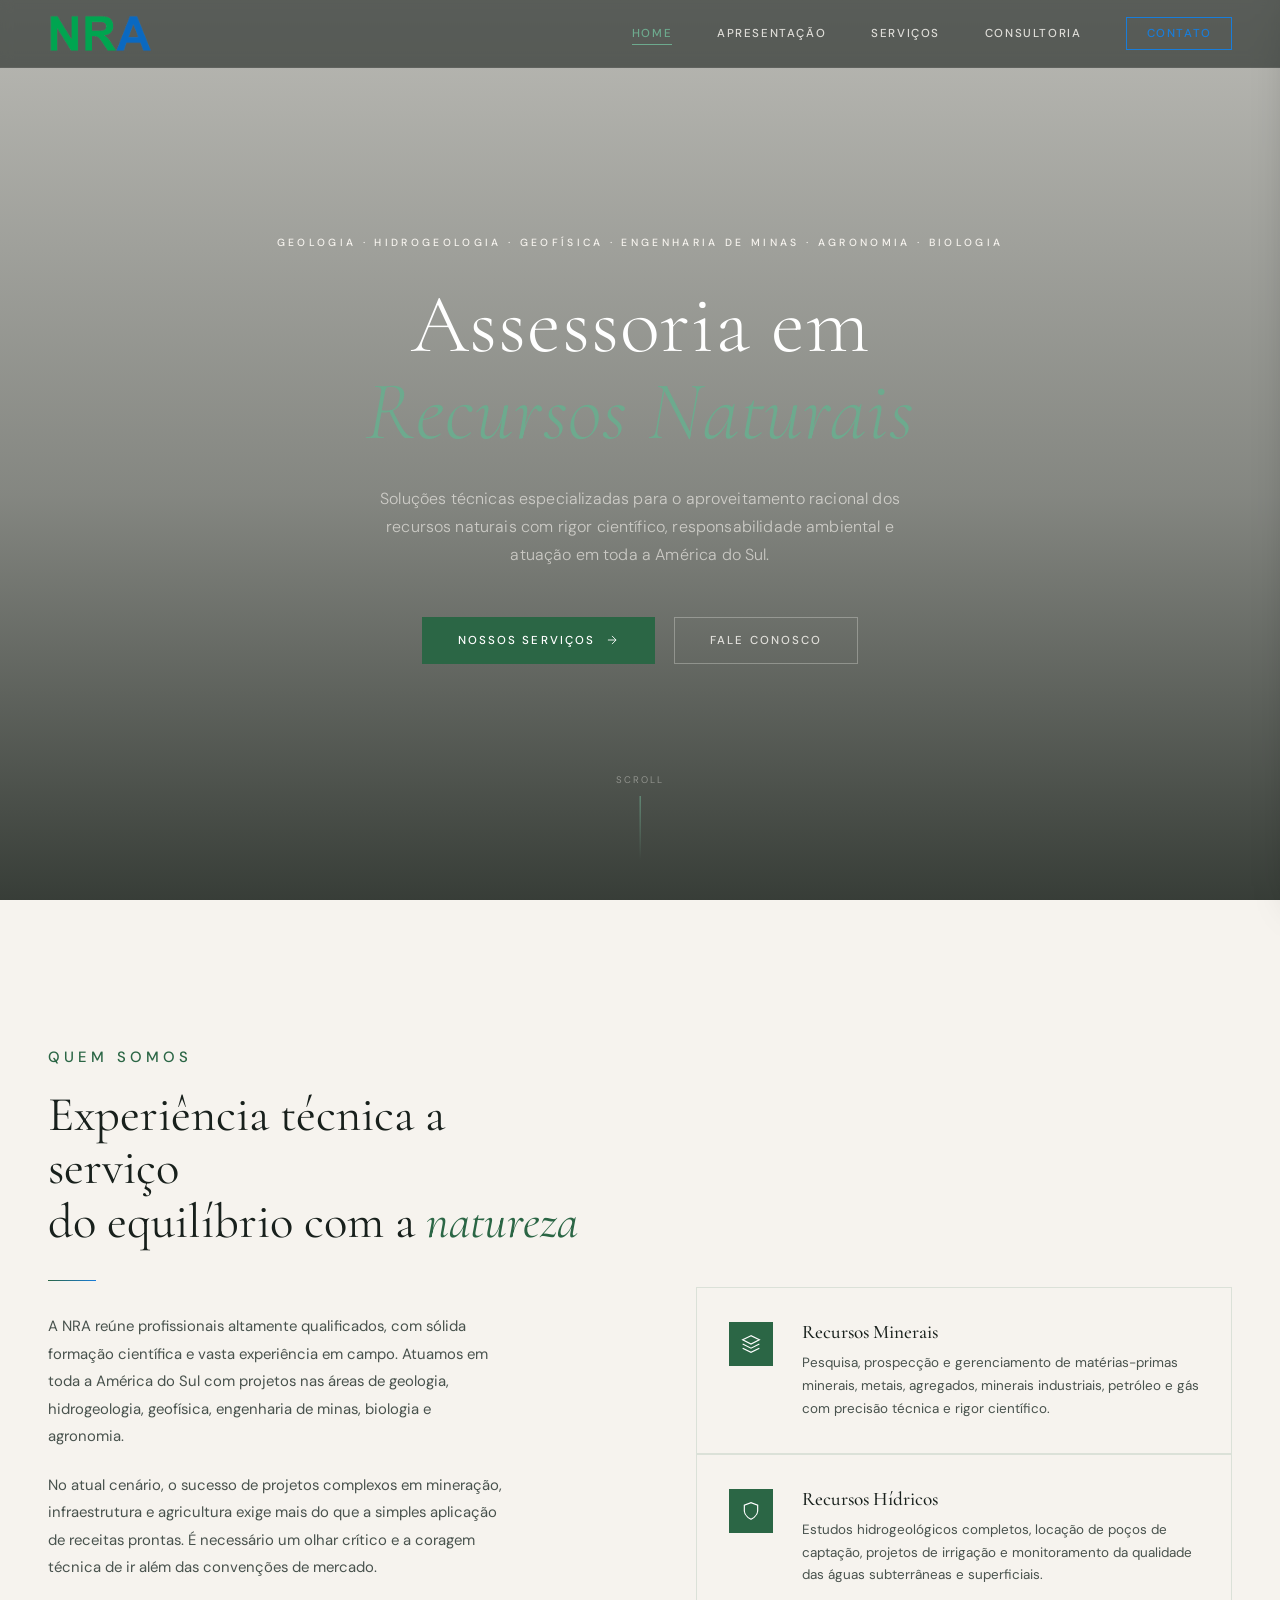
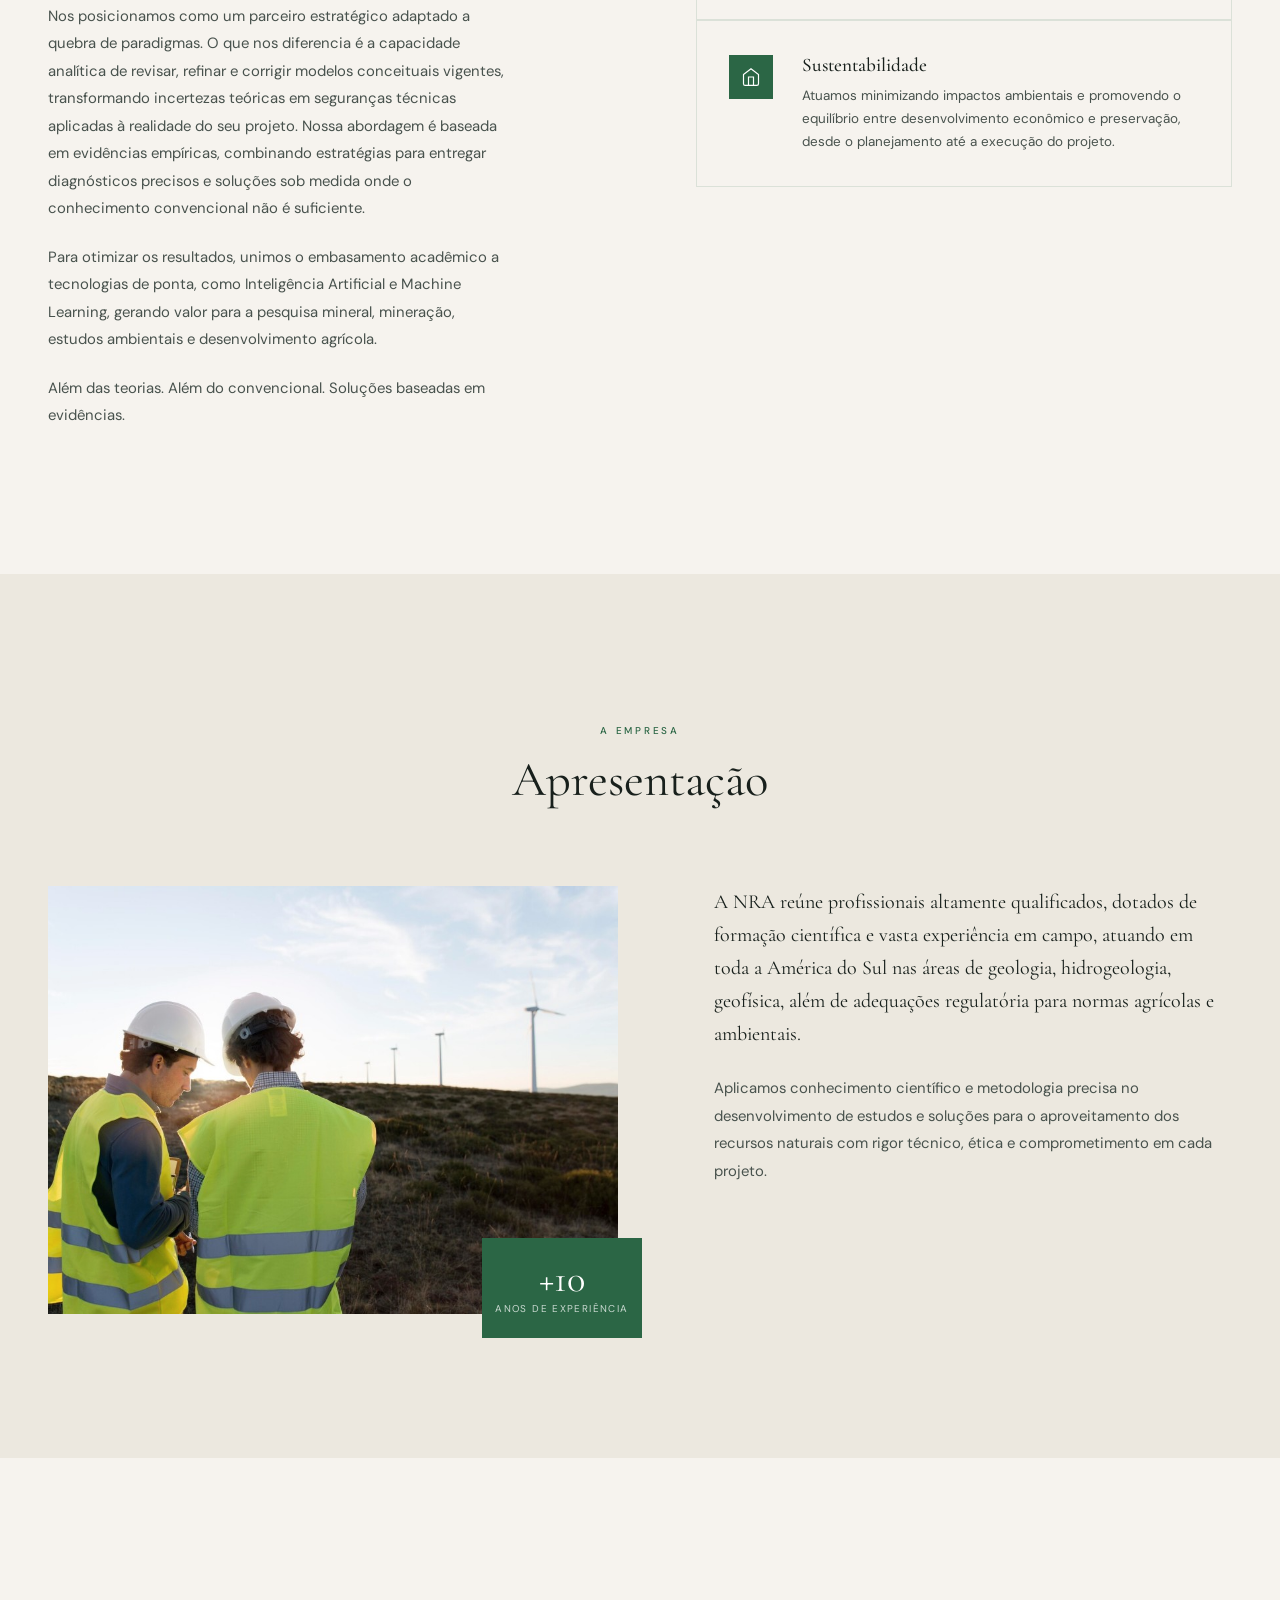
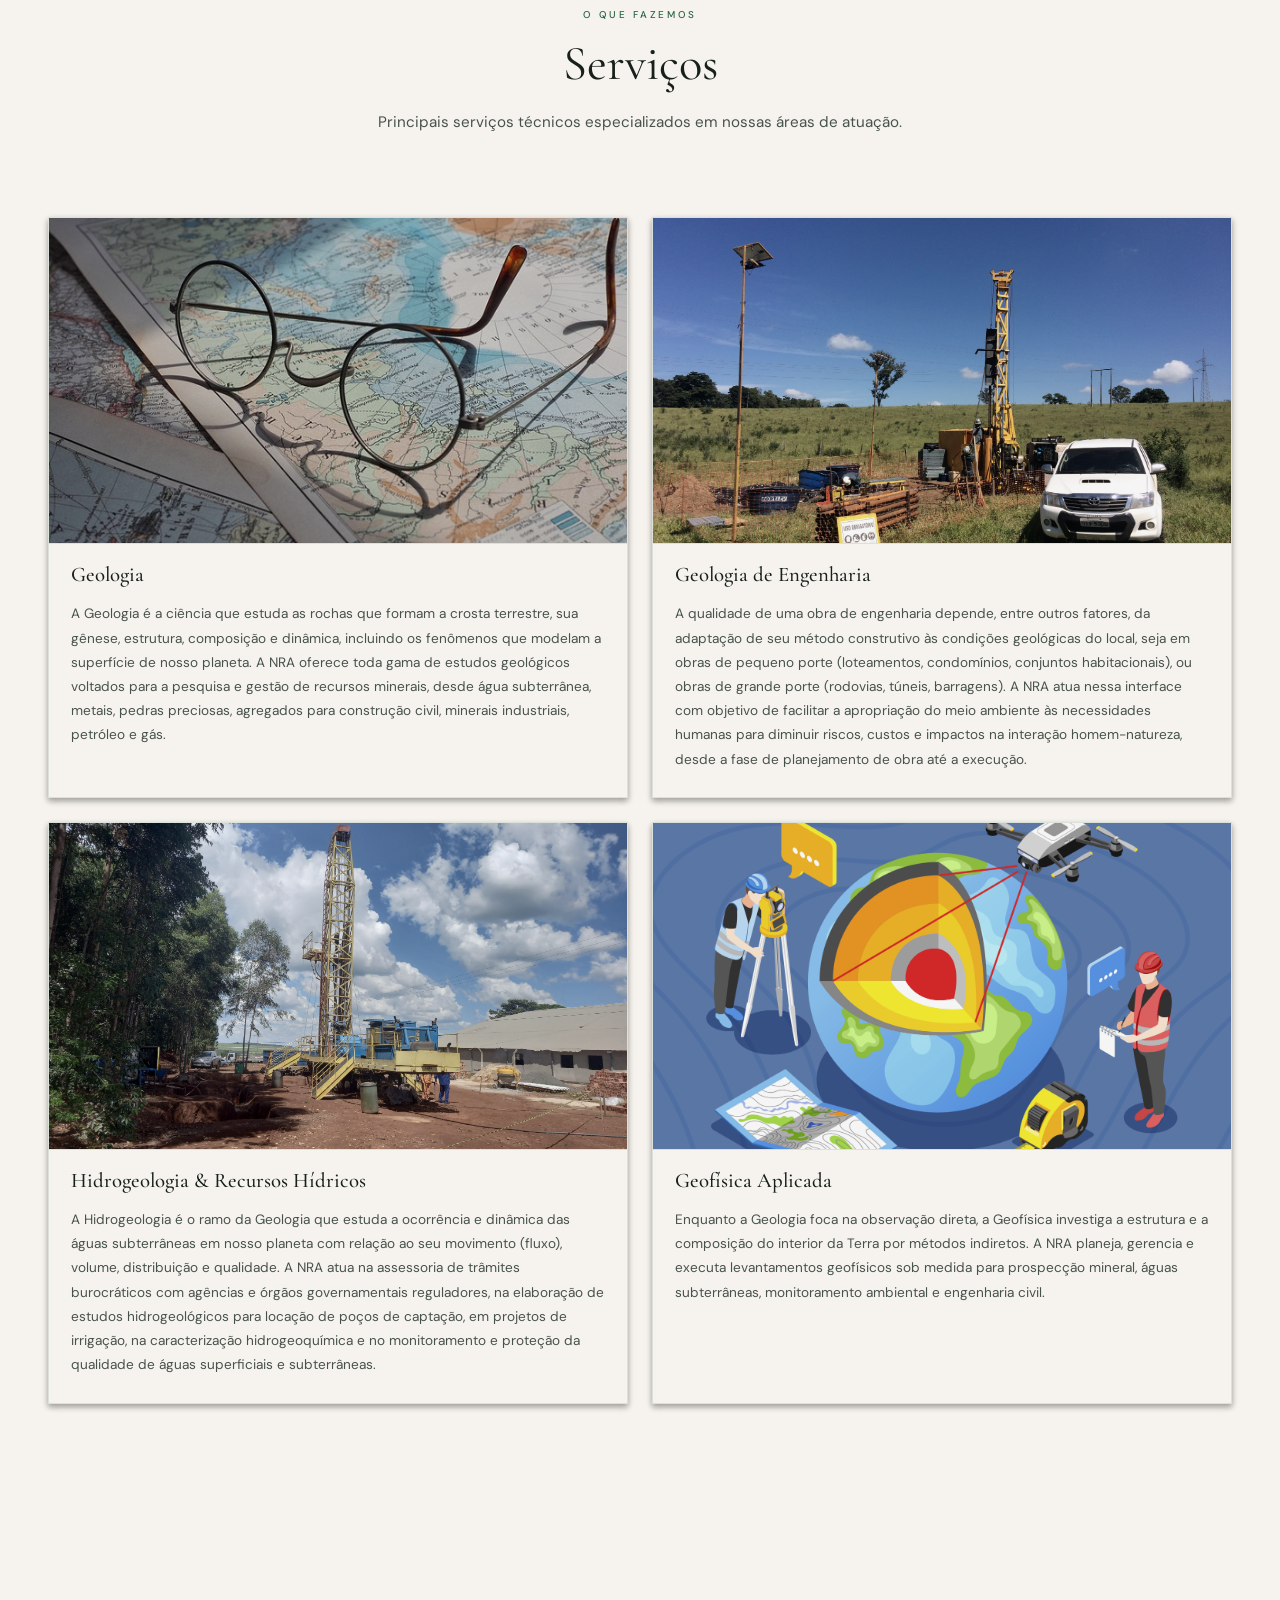
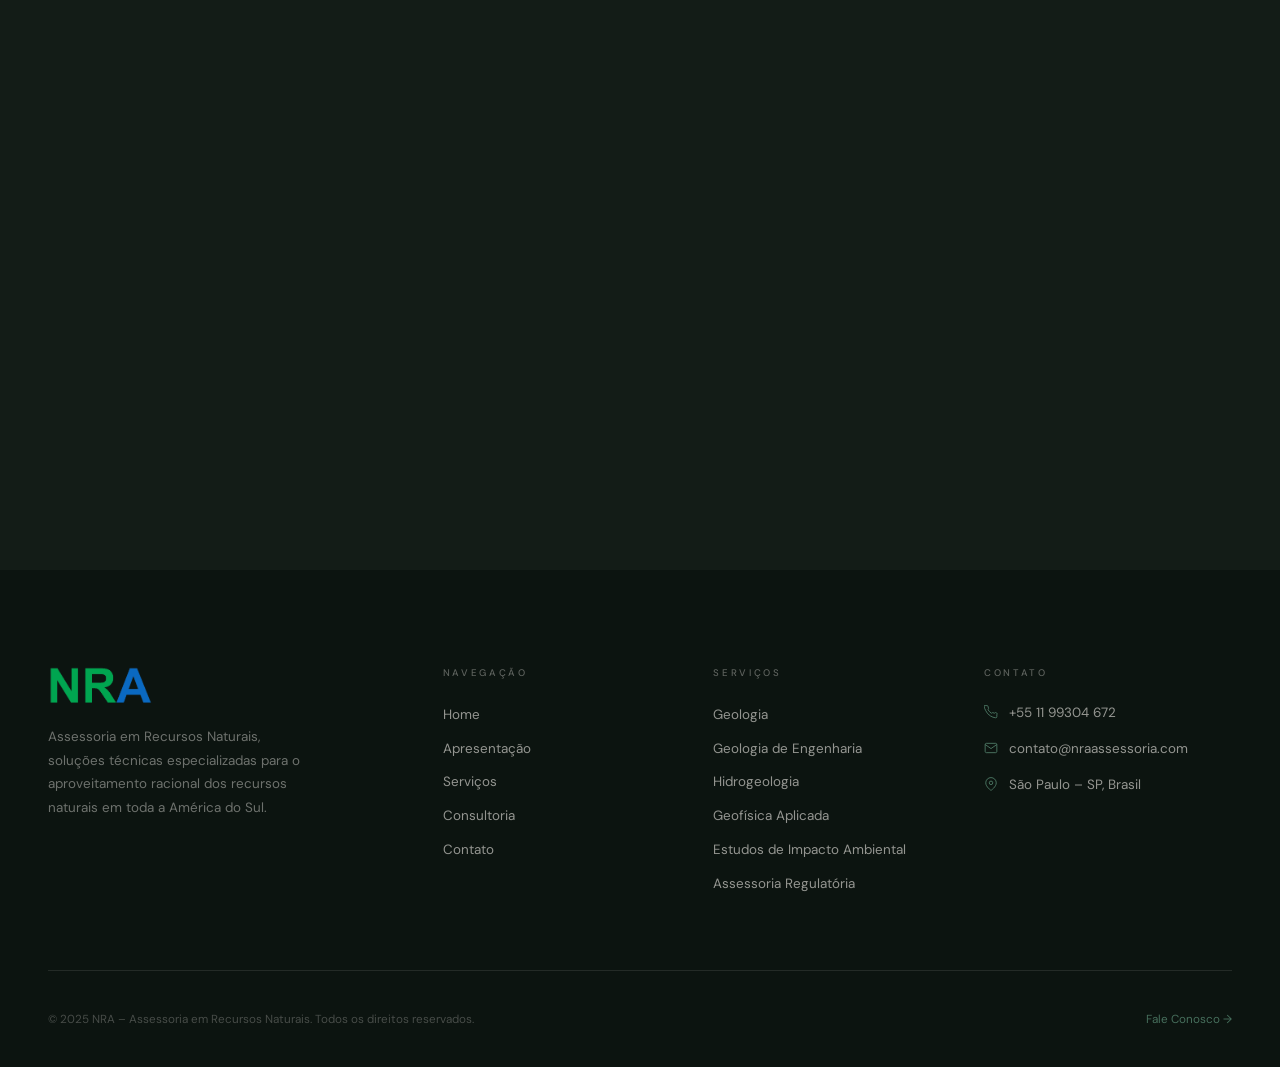
==== index.html @ 40055a64 "update about text" ====
<!DOCTYPE html>
<html lang="pt-BR">

<head>
  <meta charset="UTF-8">
  <meta name="viewport" content="width=device-width, initial-scale=1.0">
  <title>NRA Assessoria | Geologia, Hidrogeologia, Geofísica & Meio Ambiente</title>
  <meta name="description"
    content="A NRA Assessoria em Recursos Naturais é uma empresa de prestação de serviços técnicos e consultoria especializados na busca e gerenciamento de matérias primas minerais, incluindo a água. Nosso objetivo visa a otimização e o aproveitamento racional dos recursos naturais, minimizando custos e impactos negativos na relação entre seres humanos e natureza.">

  <!-- Open Graph (WhatsApp, LinkedIn etc.) -->
  <meta property="og:title" content="NRA Assessoria | Geologia, Hidrogeologia, Geofísica & Meio Ambiente">
  <meta property="og:description"
    content="A NRA Assessoria em Recursos Naturais é uma empresa de prestação de serviços técnicos e consultoria especializados na busca e gerenciamento de matérias primas minerais, incluindo a água. Nosso objetivo visa a otimização e o aproveitamento racional dos recursos naturais, minimizando custos e impactos negativos na relação entre seres humanos e natureza.">
  <meta property="og:url" content="https://www.nraassessoria.com.br">
  <meta property="og:type" content="website">

  <link rel="shortcut icon" type="image/x-icon" href="./assets/img/favicon.png">

  <link rel="preconnect" href="https://fonts.googleapis.com">
  <link rel="preconnect" href="https://fonts.gstatic.com" crossorigin>
  <link
    href="https://fonts.googleapis.com/css2?family=Cormorant+Garamond:ital,wght@0,300;0,400;0,500;0,600;1,300;1,400&family=DM+Sans:opsz,wght@9..40,300;9..40,400;9..40,500&display=swap"
    rel="stylesheet">
  <link rel="stylesheet" href="./css/style.css">

  <meta name="format-detection" content="telephone=no">

  <script type="module" src="./scripts/index/loader.js"></script>
  <script type="module" src="./scripts/index/header.js"></script>
  <script type="module" src="./scripts/index/menuhamburger.js"></script>
  <script type="module" src="./scripts/index/parallax.js"></script>
  <script type="module" src="./scripts/index/scrolleffects.js"></script>
  <script type="module" src="./scripts/index/video.js"></script>

</head>

<body>

  <!-- ============ LOADER ============ -->
  <div id="loader">
    <div class="loader-wrap">
      <svg class="loader-svg" viewBox="0 0 320 180" xmlns="http://www.w3.org/2000/svg" aria-hidden="true">
        <defs>
          <clipPath id="clip-mt">
            <path d="M0,155 L72,82 L160,28 L248,88 L320,112 L320,180 L0,180 Z" />
          </clipPath>
        </defs>
        <g clip-path="url(#clip-mt)">
          <rect x="0" y="180" width="320" height="0" fill="rgba(13,24,16,0.95)">
            <animate attributeName="y" from="180" to="150" dur="0.38s" begin="0.25s" fill="freeze" calcMode="spline"
              keySplines="0.4 0 0.2 1" />
            <animate attributeName="height" from="0" to="30" dur="0.38s" begin="0.25s" fill="freeze" calcMode="spline"
              keySplines="0.4 0 0.2 1" />
          </rect>
          <rect x="0" y="180" width="320" height="0" fill="rgba(21,56,38,0.9)">
            <animate attributeName="y" from="180" to="120" dur="0.38s" begin="0.5s" fill="freeze" calcMode="spline"
              keySplines="0.4 0 0.2 1" />
            <animate attributeName="height" from="0" to="30" dur="0.38s" begin="0.5s" fill="freeze" calcMode="spline"
              keySplines="0.4 0 0.2 1" />
          </rect>
          <rect x="0" y="180" width="320" height="0" fill="rgba(43,102,69,0.82)">
            <animate attributeName="y" from="180" to="90" dur="0.38s" begin="0.75s" fill="freeze" calcMode="spline"
              keySplines="0.4 0 0.2 1" />
            <animate attributeName="height" from="0" to="30" dur="0.38s" begin="0.75s" fill="freeze" calcMode="spline"
              keySplines="0.4 0 0.2 1" />
          </rect>
          <rect x="0" y="180" width="320" height="0" fill="rgba(62,128,88,0.65)">
            <animate attributeName="y" from="180" to="60" dur="0.38s" begin="1.0s" fill="freeze" calcMode="spline"
              keySplines="0.4 0 0.2 1" />
            <animate attributeName="height" from="0" to="30" dur="0.38s" begin="1.0s" fill="freeze" calcMode="spline"
              keySplines="0.4 0 0.2 1" />
          </rect>
          <rect x="0" y="180" width="320" height="0" fill="rgba(109,170,142,0.38)">
            <animate attributeName="y" from="180" to="28" dur="0.38s" begin="1.25s" fill="freeze" calcMode="spline"
              keySplines="0.4 0 0.2 1" />
            <animate attributeName="height" from="0" to="32" dur="0.38s" begin="1.25s" fill="freeze" calcMode="spline"
              keySplines="0.4 0 0.2 1" />
          </rect>
          <line x1="0" y1="150" x2="320" y2="150" stroke="rgba(246,243,238,0.06)" stroke-width="1" />
          <line x1="0" y1="120" x2="320" y2="120" stroke="rgba(246,243,238,0.06)" stroke-width="1" />
          <line x1="0" y1="90" x2="320" y2="90" stroke="rgba(246,243,238,0.06)" stroke-width="1" />
          <line x1="0" y1="60" x2="320" y2="60" stroke="rgba(246,243,238,0.06)" stroke-width="1" />
        </g>
        <path class="mt-line" d="M0,155 L72,82 L160,28 L248,88 L320,112" fill="none" stroke="#6daa8e" stroke-width="1.8"
          stroke-linecap="round" stroke-linejoin="round" />
        <line class="ground-line" x1="0" y1="158" x2="320" y2="158" stroke="rgba(43,102,69,0.35)" stroke-width="0.8" />
      </svg>
      <div"><img class="loader-logo" src="./assets/img/logo.png" alt="Logo NRA">
    </div>
    <div class="loader-brand">Assessoria em Recursos Naturais</div>
    <div class="loader-bar">
      <div class="loader-progress"></div>
    </div>
  </div>
  </div>

  <!-- ============ HEADER ============ -->
  <header id="header">
    <a href="#home" class="logo"><img class="logoimagem" src="./assets/img/logo.png" alt="Logo NRA"></a>
    <nav class="desktop-nav" id="desktop-nav">
      <a href="#home" class="active">Home</a>
      <a href="#apresentacao">Apresentação</a>
      <a href="#servicos">Serviços</a>
      <a href="#consultoria">Consultoria</a>
      <a href="contato.html" class="nav-cta">Contato</a>
    </nav>
    <button class="hamburger" id="hamburger" aria-label="Abrir menu" aria-expanded="false">
      <span></span><span></span><span></span>
    </button>
  </header>

  <div id="nav-overlay"></div>
  <nav id="mobile-nav" aria-label="Menu mobile">
    <button class="nav-close" id="nav-close" aria-label="Fechar menu">✕</button>
    <a href="#home">Home</a>
    <a href="#apresentacao">Apresentação</a>
    <a href="#servicos">Serviços</a>
    <a href="#consultoria">Consultoria</a>
    <a href="contato.html">Contato</a>
  </nav>

  <!-- ============ HERO ============ -->
  <section id="home">
    <div class="hero-media" id="heroMedia">
      <video id="hero-video" autoplay muted loop playsinline webkit-playsinline>
        <!-- Versão full-hd -->
        <source src="./assets/hero-video/Hero-Video-web-optmized-60fps.mp4" type="video/mp4">
      </video>
      <!-- Fallback visual caso o browser bloqueie autoplay -->
      <div class="hero-fallback"></div>
    </div>
    <div class="hero-overlay"></div>
    <div class="hero-content">
      <p class="hero-eyebrow">Geologia · Hidrogeologia · Geofísica · Engenharia de Minas · Agronomia · Biologia</p>
      <h1 class="hero-title">
        Assessoria em<br><em>Recursos Naturais</em>
      </h1>
      <p class="hero-desc">
        Soluções técnicas especializadas para o aproveitamento racional dos recursos naturais com rigor científico,
        responsabilidade ambiental e atuação em toda a América do Sul.
      </p>
      <div class="hero-actions">
        <a href="#servicos" class="btn-primary">
          Nossos Serviços
          <svg width="14" height="14" viewBox="0 0 24 24" fill="none" stroke="currentColor" stroke-width="1.5">
            <path d="M5 12h14M12 5l7 7-7 7" />
          </svg>
        </a>
        <a href="contato.html" class="btn-outline">Fale Conosco</a>
      </div>
    </div>
    <div class="scroll-cue">
      <span>Scroll</span>
      <div class="scroll-line"></div>
    </div>
  </section>

  <!-- ============ ABOUT / PILARES ============ -->
  <section id="sobre">
    <div class="sobre-inner">
      <!-- Esquerda: texto -->
      <div class="sobre-left reveal">
        <p class="section-tag">Quem Somos</p>
        <h2 class="section-title">
          Experiência técnica a serviço<br>do equilíbrio com a <em>natureza</em>
        </h2>
        <div class="divider"></div>
        <p>
          A NRA reúne profissionais altamente qualificados, com sólida formação científica e vasta experiência em campo. Atuamos em toda a América do Sul com projetos nas áreas de geologia, hidrogeologia, geofísica, engenharia de minas, biologia e agronomia.
        </p><br>
        <p>
          No atual cenário, o sucesso de projetos complexos em mineração, infraestrutura e agricultura exige mais do que a simples aplicação de receitas prontas. É necessário um olhar crítico e a coragem técnica de ir além das convenções de mercado.
        </p><br>
        <p>Nos posicionamos como um parceiro estratégico adaptado a quebra de paradigmas. O que nos diferencia é a capacidade analítica de revisar, refinar e corrigir modelos conceituais vigentes, transformando incertezas teóricas em seguranças técnicas aplicadas à realidade do seu projeto. Nossa abordagem é baseada em evidências empíricas, combinando estratégias para entregar diagnósticos precisos e soluções sob medida onde o conhecimento convencional não é suficiente.</p><br>
        <p>Para otimizar os resultados, unimos o embasamento acadêmico a tecnologias de ponta, como Inteligência Artificial e Machine Learning, gerando valor para a pesquisa mineral, mineração, estudos ambientais e desenvolvimento agrícola.</p><br>
        <p>Além das teorias. Além do convencional. Soluções baseadas em evidências.</p>
      </div>

      <!-- Direita: pilares -->
      <div class="pilares">
        <div class="pilar">
          <div class="pilar-icon">
            <svg viewBox="0 0 24 24" fill="none" stroke="currentColor">
              <path d="M12 2L2 7l10 5 10-5-10-5zM2 17l10 5 10-5M2 12l10 5 10-5" />
            </svg>
          </div>
          <div class="pilar-body">
            <h3>Recursos Minerais</h3>
            <p>Pesquisa, prospecção e gerenciamento de matérias-primas minerais, metais, agregados, minerais
              industriais, petróleo e gás com precisão técnica e rigor científico.</p>
          </div>
        </div>
        <div class="pilar">
          <div class="pilar-icon">
            <svg viewBox="0 0 24 24" fill="none" stroke="currentColor">
              <path d="M12 22s8-4 8-10V5l-8-3-8 3v7c0 6 8 10 8 10z" />
            </svg>
          </div>
          <div class="pilar-body">
            <h3>Recursos Hídricos</h3>
            <p>Estudos hidrogeológicos completos, locação de poços de captação, projetos de irrigação e monitoramento
              da qualidade das águas subterrâneas e superficiais.</p>
          </div>
        </div>
        <div class="pilar">
          <div class="pilar-icon">
            <svg viewBox="0 0 24 24" fill="none" stroke="currentColor">
              <path d="M3 9l9-7 9 7v11a2 2 0 0 1-2 2H5a2 2 0 0 1-2-2z" />
              <polyline points="9 22 9 12 15 12 15 22" />
            </svg>
          </div>
          <div class="pilar-body">
            <h3>Sustentabilidade</h3>
            <p>Atuamos minimizando impactos ambientais e promovendo o equilíbrio entre desenvolvimento econômico e
              preservação, desde o planejamento até a execução do projeto.</p>
          </div>
        </div>
      </div>
    </div>
  </section>

  <!-- ============ APRESENTAÇÃO ============ -->
  <section id="apresentacao">
    <div class="apres-inner">
      <div class="section-header reveal">
        <p class="section-tag">A Empresa</p>
        <h2 class="section-title">Apresentação</h2>
      </div>
      <div class="apres-grid">
        <div class="apres-img-wrap reveal">
          <div class="apres-img">
            <img src="./assets/img/apresentacao.jpg" alt="Trabalho de campo NRA" loading="lazy">
          </div>
          <div class="apres-img-caption">
            <strong>+10</strong>
            <span>Anos de experiência</span>
          </div>
        </div>
        <div class="apres-text reveal" style="transition-delay:0.2s">
          <p>A NRA reúne profissionais altamente qualificados, dotados de formação científica e vasta experiência em campo, atuando em toda a América do Sul nas áreas de geologia, hidrogeologia, geofísica, além de adequações regulatória para normas agrícolas e ambientais.
          </p>
          <p>Aplicamos conhecimento científico e metodologia precisa no desenvolvimento de estudos e soluções para o
            aproveitamento dos recursos naturais com rigor técnico, ética e comprometimento em cada projeto.</p>
        </div>
      </div>
    </div>
  </section>

  <!-- ============ SERVIÇOS ============ -->
  <section id="servicos">
    <div class="serv-inner">
      <div class="section-header reveal">
        <p class="section-tag">O Que Fazemos</p>
        <h2 class="section-title">Serviços</h2>
        <p class="section-subtitle">Principais serviços técnicos especializados em nossas áreas de atuação.</p>
      </div>

      <div class="serv-grid">

        <!-- 01 Geologia -->
        <div class="serv-card">
          <div class="serv-img">
            <span class="serv-num">01</span>
            <img src="./assets/img/geologia.jpg" alt="Geologia" loading="lazy">
          </div>
          <div class="serv-body">
            <h3>Geologia</h3>
            <p>A Geologia é a ciência que estuda as rochas que formam a crosta terrestre, sua gênese, estrutura,
              composição e dinâmica, incluindo os fenômenos que modelam a superfície de nosso planeta. A NRA oferece
              toda gama de estudos geológicos voltados para a pesquisa e gestão de recursos minerais, desde água
              subterrânea, metais, pedras preciosas, agregados para construção civil, minerais industriais, petróleo e
              gás.</p>
          </div>
        </div>

        <!-- 02 Geologia de Engenharia -->
        <div class="serv-card">
          <div class="serv-img">
            <span class="serv-num">02</span>
            <img src="./assets/img/img-carlos/geologiadeengenharia-carlos.JPG" alt="Geologia de Engenharia" loading="lazy">
          </div>
          <div class="serv-body">
            <h3>Geologia de Engenharia</h3>
            <p>A qualidade de uma obra de engenharia depende, entre outros fatores, da adaptação de seu método
              construtivo às condições geológicas do local, seja em obras de pequeno porte (loteamentos, condomínios,
              conjuntos habitacionais), ou obras de grande porte (rodovias, túneis, barragens). A NRA atua nessa
              interface com objetivo de facilitar a apropriação do meio ambiente às necessidades humanas para diminuir
              riscos, custos e impactos na interação homem-natureza, desde a fase de planejamento de obra até a
              execução.</p>
          </div>
        </div>

        <!-- 03 Hidrogeologia -->
        <div class="serv-card">
          <div class="serv-img">
            <span class="serv-num">03</span>
            <img src="./assets/img/img-carlos/hidrogeologia-carlos.jpg" alt="Hidrogeologia" loading="lazy">
          </div>
          <div class="serv-body">
            <h3>Hidrogeologia & Recursos Hídricos</h3>
            <p>A Hidrogeologia é o ramo da Geologia que estuda a ocorrência e dinâmica das águas subterrâneas em nosso
              planeta com relação ao seu movimento (fluxo), volume, distribuição e qualidade. A NRA atua na assessoria
              de trâmites burocráticos com agências e órgãos governamentais reguladores, na elaboração de estudos
              hidrogeológicos para locação de poços de captação, em projetos de irrigação, na caracterização
              hidrogeoquímica e no monitoramento e proteção da qualidade de águas superficiais e subterrâneas.</p>
          </div>
        </div>

        <!-- 04 Geofísica -->
        <div class="serv-card">
          <div class="serv-img">
            <span class="serv-num">04</span>
            <img src="./assets/img/geofisica.jpg" alt="Geofísica Aplicada" loading="lazy">
          </div>
          <div class="serv-body">
            <h3>Geofísica Aplicada</h3>
            <p>Enquanto a Geologia foca na observação direta, a Geofísica investiga a estrutura e a composição do interior da Terra por métodos indiretos. A NRA planeja, gerencia e executa levantamentos geofísicos sob medida para prospecção mineral, águas subterrâneas, monitoramento ambiental e engenharia civil.</p>
          </div>
        </div>

        <!-- 05 Licenciamento Ambiental -->
        <div class="serv-card">
          <div class="serv-img">
            <span class="serv-num">05</span>
            <img src="./assets/img/outros/licenciamento-ambiental.jpeg" alt="Licenciamento Ambiental" loading="lazy">
            <div class="serv-icon">
              <svg viewBox="0 0 24 24" fill="none" stroke="currentColor" stroke-width="1.4">
                <path
                  d="M9 12l2 2 4-4m5.618-4.016A11.955 11.955 0 0112 2.944a11.955 11.955 0 01-8.618 3.04A12.02 12.02 0 003 9c0 5.591 3.824 10.29 9 11.622 5.176-1.332 9-6.03 9-11.622 0-1.042-.133-2.052-.382-3.016z" />
              </svg>
            </div>
          </div>
          <div class="serv-body">
            <h3>Licenciamento Ambiental</h3>
            <ul class="serv-list">
              <li>EIA – Estudo de Impacto Ambiental</li>
              <li>RIMA – Relatório de Impacto ao Meio Ambiente</li>
              <li>Relatório de Controle Ambiental (RCA)</li>
              <li>Plano de Controle Ambiental (PCA)</li>
              <li>Relatório Ambiental Preliminar (RAP)</li>
            </ul>
          </div>
        </div>

        <!-- 06 Manejo Arbóreo -->
        <div class="serv-card">
          <div class="serv-img">
            <span class="serv-num">06</span>
            <img src="./assets/img/outros/manejo-arbóreo.jpeg" alt="Manejo Arbóreo" loading="lazy">
            <div class="serv-icon">
              <svg viewBox="0 0 24 24" fill="none" stroke="currentColor" stroke-width="1.4">
                <path
                  d="M12 22V12M7 9.5C4.5 8 3 5.5 3 3c2.5 0 5 1.5 6.5 4M17 9.5C19.5 8 21 5.5 21 3c-2.5 0-5 1.5-6.5 4M12 12c0-4 3.5-7 7-7M12 12C12 8 8.5 5 5 5" />
              </svg>
            </div>
          </div>
          <div class="serv-body">
            <h3>Manejo Arbóreo</h3>
            <p>Projetos de Compensação Ambiental e Reflorestamento.</p>
          </div>
        </div>

        <!-- 07 Fauna -->
        <div class="serv-card">
          <div class="serv-img">
            <span class="serv-num">07</span>
            <img src="./assets/img/outros/estudos-fauna.jpeg" alt="Monitoramento de Fauna" loading="lazy">
            <div class="serv-icon">
              <svg viewBox="0 0 24 24" fill="none" stroke="currentColor" stroke-width="1.4">
                <circle cx="11" cy="4" r="2" />
                <circle cx="18" cy="8" r="2" />
                <circle cx="20" cy="16" r="2" />
                <path
                  d="M9 10a5 5 0 015 5v3.5a3.5 3.5 0 01-6.84 1.045Q6.52 17.48 4.46 16.84A3.5 3.5 0 018 13.5V13a5 5 0 011-3" />
              </svg>
            </div>
          </div>
          <div class="serv-body">
            <h3>Levantamento e Monitoramento de Fauna</h3>
            <ul class="serv-list">
              <li>Estudos de campo, identificação de espécies e monitoramento contínuo da fauna em áreas de influência de
              projetos e empreendimentos.</li>
              <li>Desenvolvimento de ferramentas semiautomáticas, orientadas por IA, para o monitoramento de fauna.</li>
            </ul>
          </div>
        </div>

        <!-- 08 Sementes e Insumos -->
        <div class="serv-card">
          <div class="serv-img">
            <span class="serv-num">08</span>
            <img src="./assets/img/outros/agricultura.jpeg" alt="Adequação Regulatória Agrícola" loading="lazy">
            <div class="serv-icon">
              <svg viewBox="0 0 24 24" fill="none" stroke="currentColor" stroke-width="1.4">
                <path
                  d="M12 22V12M12 12C12 7 7 4 2 6M12 12C12 7 17 4 22 6M9 19.5C6.5 18 4 15.5 3 12.5M15 19.5c2.5-1.5 5-4 6-7" />
              </svg>
            </div>
          </div>
          <div class="serv-body">
            <h3>Adequação Regulatória — Sementes e Insumos Agrícolas</h3>
            <ul class="serv-list">
              <li>RNC – Registro Nacional de Cultivares</li>
              <li>Registro de bioinsumos</li>
              <li> Importação e exportação de materiais biológicos</li>
              <li>Desenvolvimento de novos negócios</li>
            </ul>
          </div>
        </div>

      </div>
    </div>
  </section>

  <!-- ============ CONSULTORIA ============ -->
  <section id="consultoria">
    <div class="consult-inner">
      <div class="section-header reveal">
        <p class="section-tag">Além dos Serviços</p>
        <h2 class="section-title">Consultoria</h2>
      </div>
      <p class="consult-intro reveal">
        Além da prestação de serviços técnicos, a NRA oferece consultoria técnica e jurídica para o aproveitamento
        racional dos recursos naturais aplicando conhecimento científico e método rigoroso no desenvolvimento de
        soluções para o mercado nacional e internacional.
      </p>
      <div class="consult-grid">

        <!-- Auditoria -->
        <div class="consult-card">
          <div class="consult-img">
            <img src="./assets/img/consultoria/auditoria.jpg" alt="Auditoria" loading="lazy">
          </div>
          <div class="consult-body">
            <h3>Auditoria Técnica</h3>
            <p>Execução de auditorias técnicas para averiguar procedimentos nas áreas de mineração e meio ambiente,
              desde a avaliação de exigências de órgãos governamentais reguladores até a aplicação de normas técnicas e
              boas práticas de mercado.</p>
            <span class="consult-more">Saiba mais <svg width="12" height="12" viewBox="0 0 24 24" fill="none"
                stroke="currentColor" stroke-width="2">
                <path d="M5 12h14M12 5l7 7-7 7" />
              </svg></span>
          </div>
        </div>

        <!-- Assistência Técnica -->
        <div class="consult-card">
          <div class="consult-img">
            <img src="./assets/img/consultoria/assistencia.jpg" alt="Assistência Técnica" loading="lazy">
          </div>
          <div class="consult-body">
            <h3>Assistência Técnica</h3>
            <p>Elaboramos laudos e pareceres técnicos nas áreas de geologia, hidrogeologia, mineração e meio ambiente
              para fins judiciais e extrajudiciais auxiliando juízes, advogados e partes na formulação e elucidação de
              processos jurídicos complexos.</p>
            <span class="consult-more">Saiba mais <svg width="12" height="12" viewBox="0 0 24 24" fill="none"
                stroke="currentColor" stroke-width="2">
                <path d="M5 12h14M12 5l7 7-7 7" />
              </svg></span>
          </div>
        </div>

        <!-- P&D -->
        <div class="consult-card">
          <div class="consult-img">
            <img src="./assets/img/consultoria/pesquisa.jpg" alt="Pesquisa e Desenvolvimento" loading="lazy">
          </div>
          <div class="consult-body">
            <h3>Pesquisa & Desenvolvimento</h3>
            <p>Desenvolvemos conhecimento e tecnologias voltados para a exploração e aproveitamento de recursos minerais
              e energéticos renováveis e não-renováveis com o objetivo de diminuir os riscos e incertezas intrínsecos
              dessas atividades e aumentar a competitividade dos nossos clientes.</p>
            <span class="consult-more">Saiba mais <svg width="12" height="12" viewBox="0 0 24 24" fill="none"
                stroke="currentColor" stroke-width="2">
                <path d="M5 12h14M12 5l7 7-7 7" />
              </svg></span>
          </div>
        </div>

      </div>
    </div>
  </section>

  <!-- ============ FOOTER ============ -->
  <footer>
    <div class="footer-inner">
      <div class="footer-grid">
        <!-- Brand -->
        <div class="footer-brand">
          <a href="#home" class="logo"><img class="logoimagem" src="./assets/img/logo.png" alt="Logo NRA"></a>
          <p>Assessoria em Recursos Naturais, soluções técnicas especializadas para o aproveitamento racional dos
            recursos naturais em toda a América do Sul.</p>
        </div>
        <!-- Nav -->
        <div class="footer-col">
          <h4>Navegação</h4>
          <ul>
            <li><a href="#home">Home</a></li>
            <li><a href="#apresentacao">Apresentação</a></li>
            <li><a href="#servicos">Serviços</a></li>
            <li><a href="#consultoria">Consultoria</a></li>
            <li><a href="contato.html">Contato</a></li>
          </ul>
        </div>
        <!-- Serviços -->
        <div class="footer-col">
          <h4>Serviços</h4>
          <ul>
            <li><a href="#servicos">Geologia</a></li>
            <li><a href="#servicos">Geologia de Engenharia</a></li>
            <li><a href="#servicos">Hidrogeologia</a></li>
            <li><a href="#servicos">Geofísica Aplicada</a></li>
            <li><a href="#outrosservicos">Estudos de Impacto Ambiental</a></li>
            <li><a href="#consultoria">Assessoria Regulatória</a></li>
          </ul>
        </div>
        <!-- Contato -->
        <div class="footer-col">
          <h4>Contato</h4>
          <div class="footer-contact-item">
            <svg width="14" height="14" viewBox="0 0 24 24" fill="none" stroke="currentColor" stroke-width="1.5">
              <path
                d="M22 16.92v3a2 2 0 01-2.18 2 19.79 19.79 0 01-8.63-3.07A19.5 19.5 0 013.07 9.81a19.79 19.79 0 01-3.07-8.68A2 2 0 012 1h3a2 2 0 012 1.72c.127.96.361 1.903.7 2.81a2 2 0 01-.45 2.11L6.91 8.09a16 16 0 006 6l.36-.36a2 2 0 012.11-.45c.907.339 1.85.573 2.81.7A2 2 0 0122 16.92z" />
            </svg>
            <span>+55 11 99304 672</span>
          </div>
          <div class="footer-contact-item">
            <svg width="14" height="14" viewBox="0 0 24 24" fill="none" stroke="currentColor" stroke-width="1.5">
              <path d="M4 4h16c1.1 0 2 .9 2 2v12c0 1.1-.9 2-2 2H4c-1.1 0-2-.9-2-2V6c0-1.1.9-2 2-2z" />
              <polyline points="22,6 12,13 2,6" />
            </svg>
            contato@nraassessoria.com
          </div>
          <div class="footer-contact-item">
            <svg width="14" height="14" viewBox="0 0 24 24" fill="none" stroke="currentColor" stroke-width="1.5">
              <path d="M21 10c0 7-9 13-9 13s-9-6-9-13a9 9 0 0118 0z" />
              <circle cx="12" cy="10" r="3" />
            </svg>
            São Paulo – SP, Brasil
          </div>
        </div>
      </div>

      <div class="footer-bottom">
        <p>© 2025 NRA – Assessoria em Recursos Naturais. Todos os direitos reservados.</p>
        <a href="contato.html">Fale Conosco →</a>
      </div>
    </div>

  </footer>

</body>

</html>
---- css/style.css ----
/* GLOBAIS */
@import url(./loader.css);
@import url(./header.css);
@import url(./footer.css);
@import url(./global.css);

/* INDEX */
@import url(./index/hero.css);
@import url(./index/section.css);
@import url(./index/about.css);
@import url(./index/apresentacao.css);
@import url(./index/servicos.css);
@import url(./index/consultoria.css);
@import url(./index/animations.css);
@import url(./index/responsive.css);

/* CONTATO */
@import url(./contato/contactinfo.css);
@import url(./contato/contactleft.css);
@import url(./contato/form.css);
@import url(./contato/contactanimations.css);
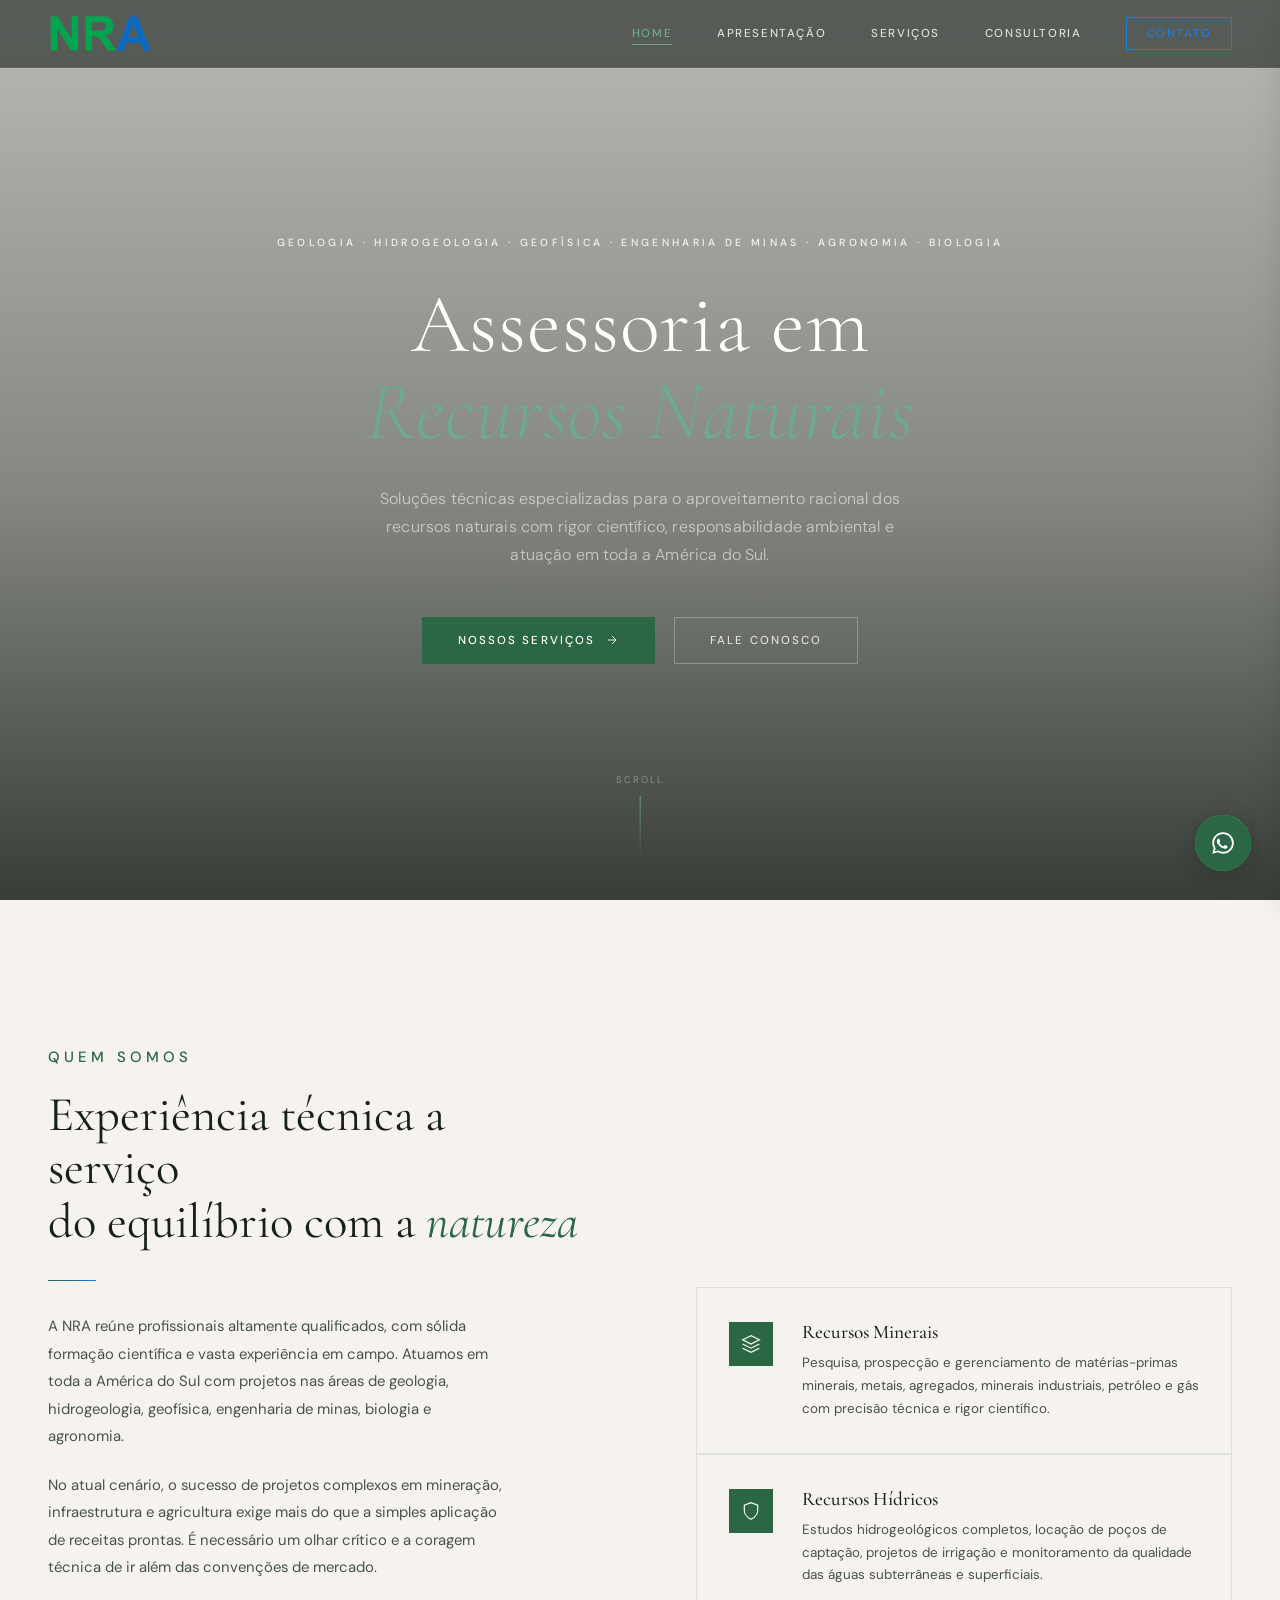
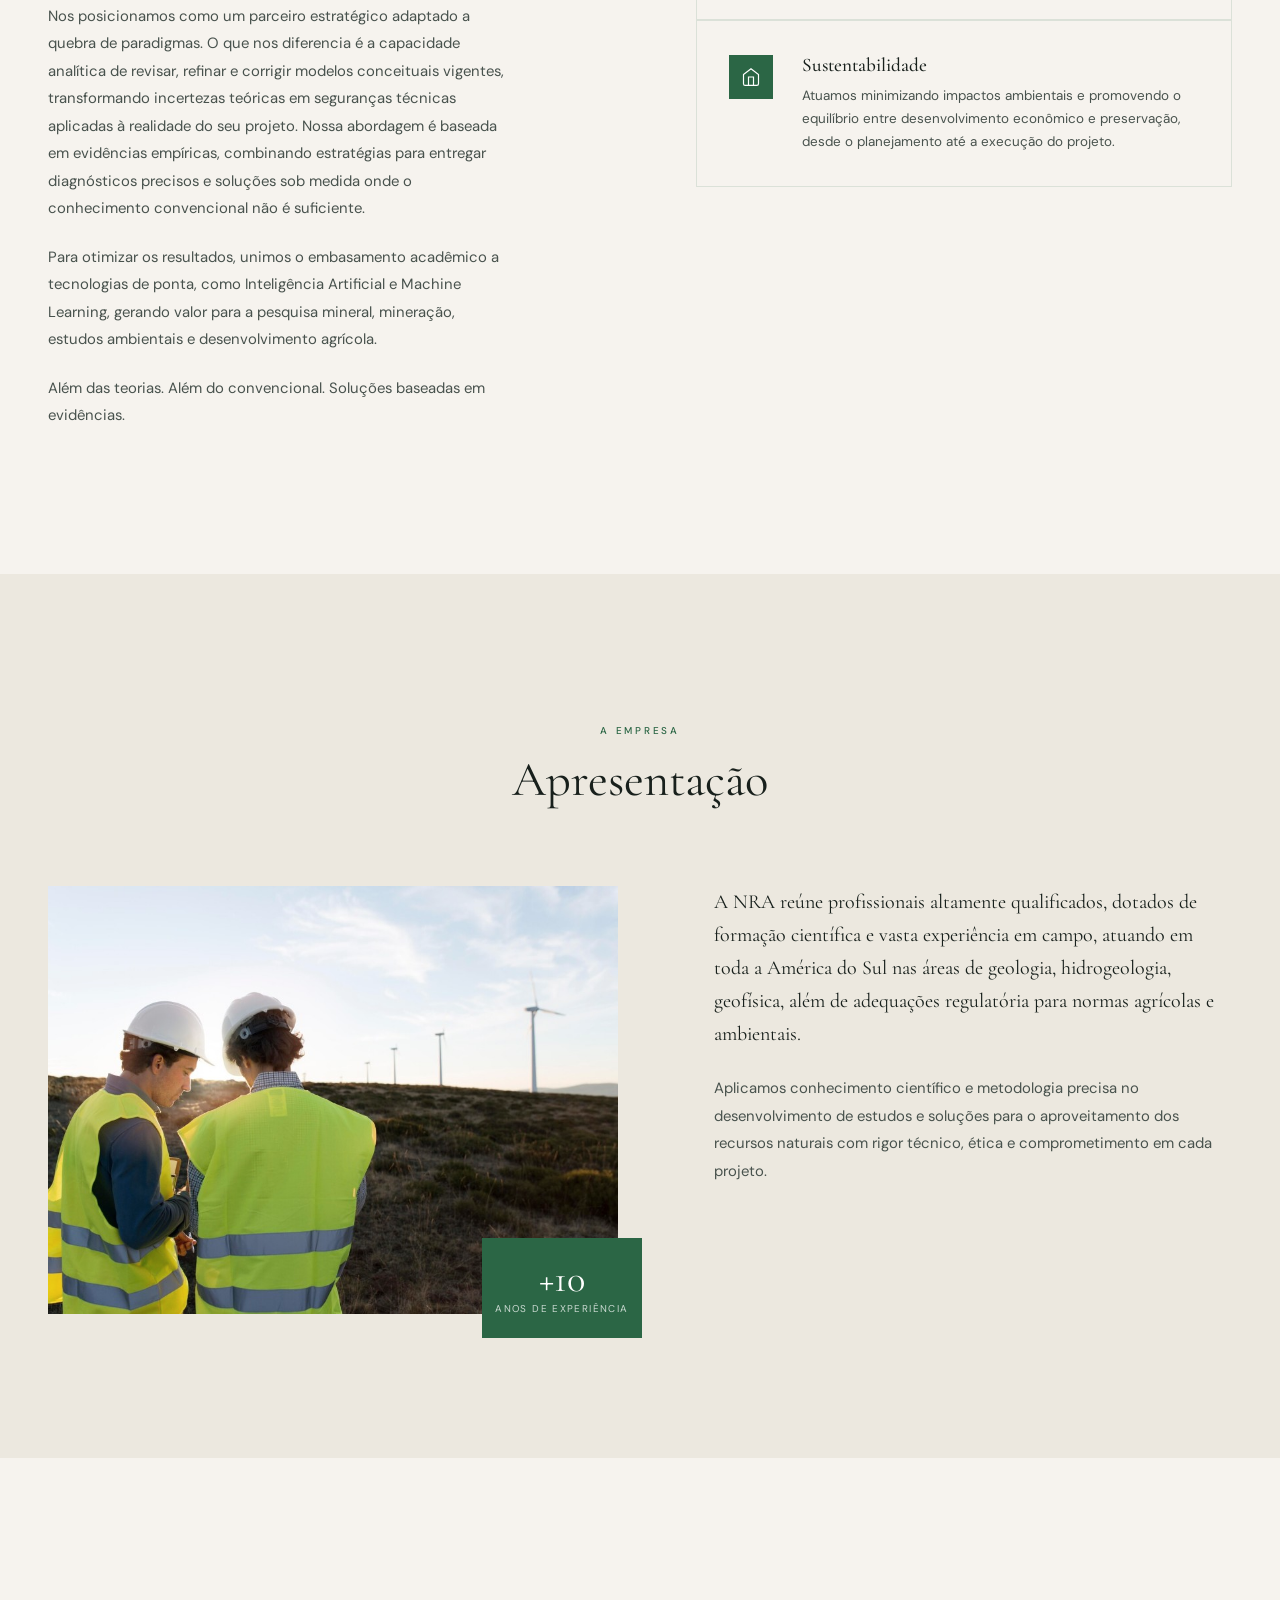
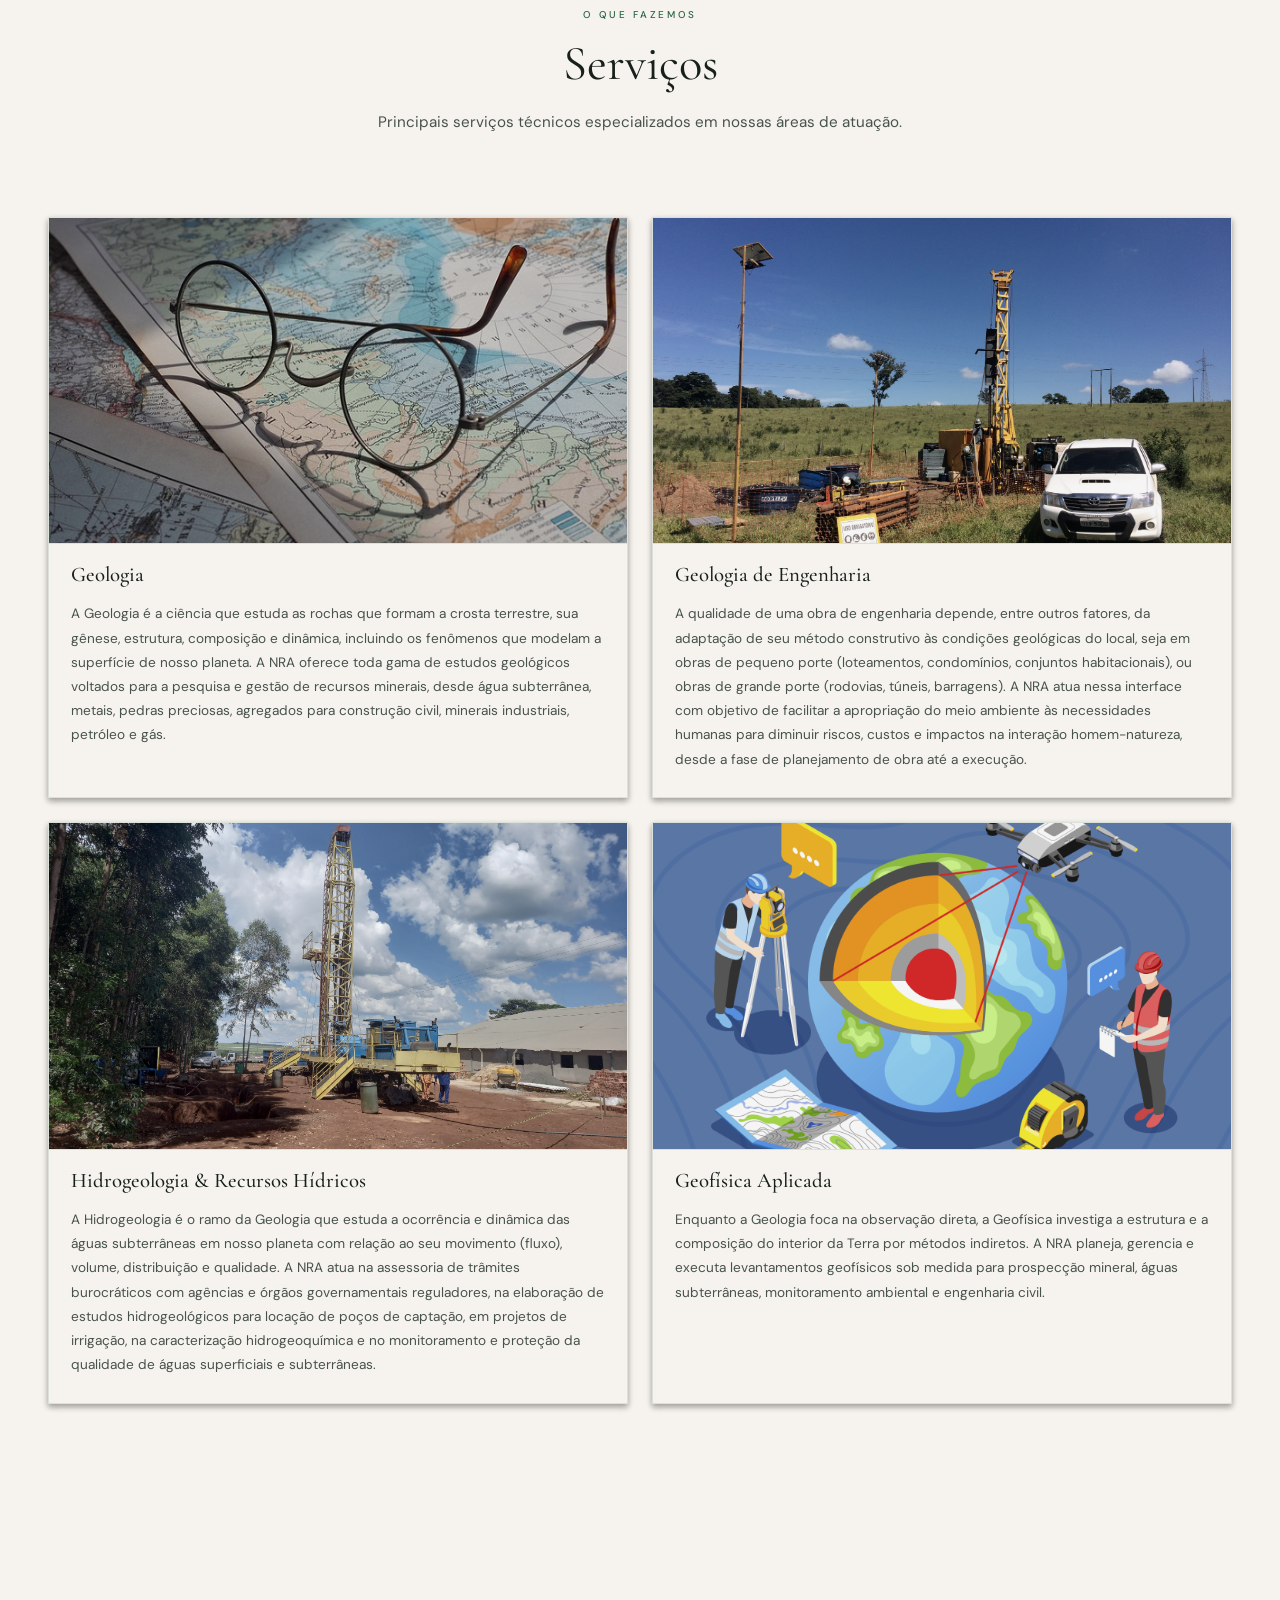
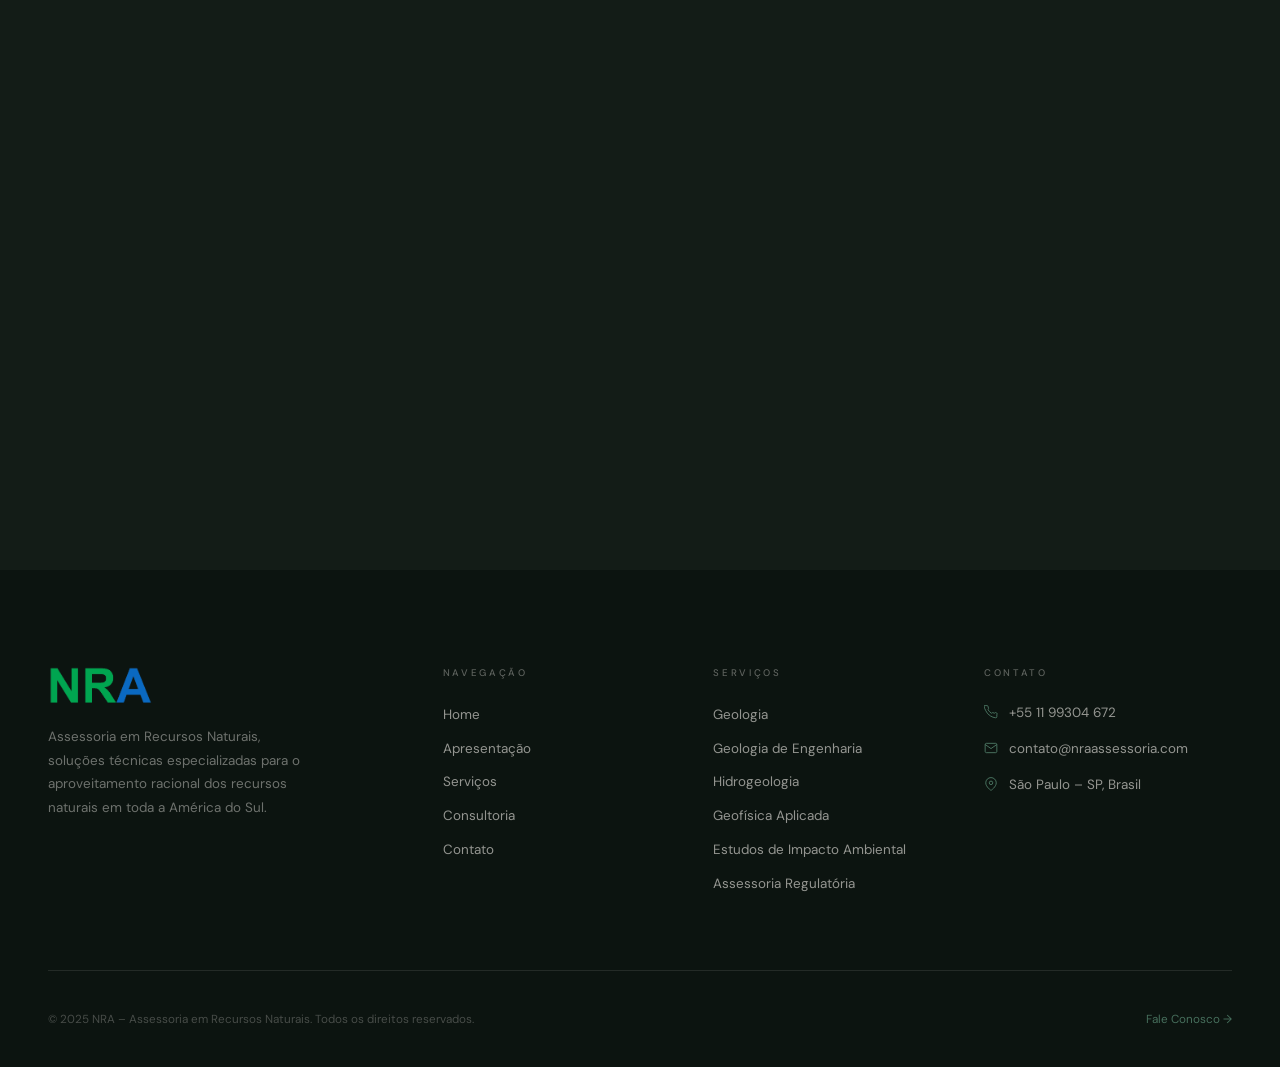
==== commit 363e7694: "general corrections" ====
--- a/index.html
+++ b/index.html
@@ -32,10 +32,25 @@
   <script type="module" src="./scripts/index/parallax.js"></script>
   <script type="module" src="./scripts/index/scrolleffects.js"></script>
   <script type="module" src="./scripts/index/video.js"></script>
+  <script type="module" src="./scripts/index/whatsapp.js"></script>
 
 </head>
 
 <body>
+
+<!-- ============ WHATSAPP FLOAT ============ -->
+<div class="whatsapp-wrap">
+  <span class="whatsapp-pulse"></span>
+  <div class="whatsapp-float" id="whatsappFloat" role="button" tabindex="0"
+       aria-label="Conversar no WhatsApp" aria-expanded="false">
+    <div class="wa-icon-wrap">
+      <svg viewBox="0 0 24 24" fill="currentColor">
+        <path d="M12.04 2C6.58 2 2.13 6.45 2.13 11.91c0 1.75.46 3.45 1.32 4.95L2.05 22l5.25-1.38c1.45.79 3.08 1.21 4.74 1.21h.005c5.46 0 9.91-4.45 9.91-9.91 0-2.65-1.03-5.14-2.9-7.01A9.82 9.82 0 0012.04 2zm0 1.67c2.2 0 4.27.86 5.82 2.42a8.21 8.21 0 012.42 5.82c0 4.55-3.7 8.25-8.25 8.25h-.005a8.24 8.24 0 01-4.19-1.15l-.3-.18-3.12.82.83-3.04-.2-.31a8.22 8.22 0 01-1.26-4.38C3.79 7.37 7.49 3.67 12.04 3.67zm-4.27 4.5c-.16 0-.42.06-.64.31-.22.25-.85.83-.85 2.02 0 1.19.87 2.34.99 2.5.12.16 1.71 2.71 4.21 3.7 2.08.83 2.5.66 2.95.62.45-.04 1.46-.6 1.66-1.18.21-.58.21-1.07.15-1.18-.07-.1-.23-.16-.48-.28-.25-.13-1.46-.72-1.69-.8-.23-.08-.39-.13-.56.12-.16.25-.64.8-.78.97-.15.16-.29.18-.54.06-.25-.13-1.05-.39-2-1.23-.74-.66-1.24-1.47-1.39-1.72-.14-.25-.02-.39.11-.51.11-.11.25-.29.37-.43.12-.15.16-.25.24-.41.08-.16.04-.31-.02-.43-.06-.13-.56-1.36-.78-1.86-.2-.49-.41-.42-.56-.43-.14-.01-.31-.01-.47-.01z"/>
+      </svg>
+    </div>
+    <span class="wa-label">Fale Conosco</span>
+  </div>
+</div>
 
   <!-- ============ LOADER ============ -->
   <div id="loader">
--- a/css/style.css
+++ b/css/style.css
@@ -4,6 +4,7 @@
 @import url(./header.css);
 @import url(./footer.css);
 @import url(./global.css);
+@import url(./whatsapp.css);
 
 /* INDEX */
 @import url(./index/hero.css);
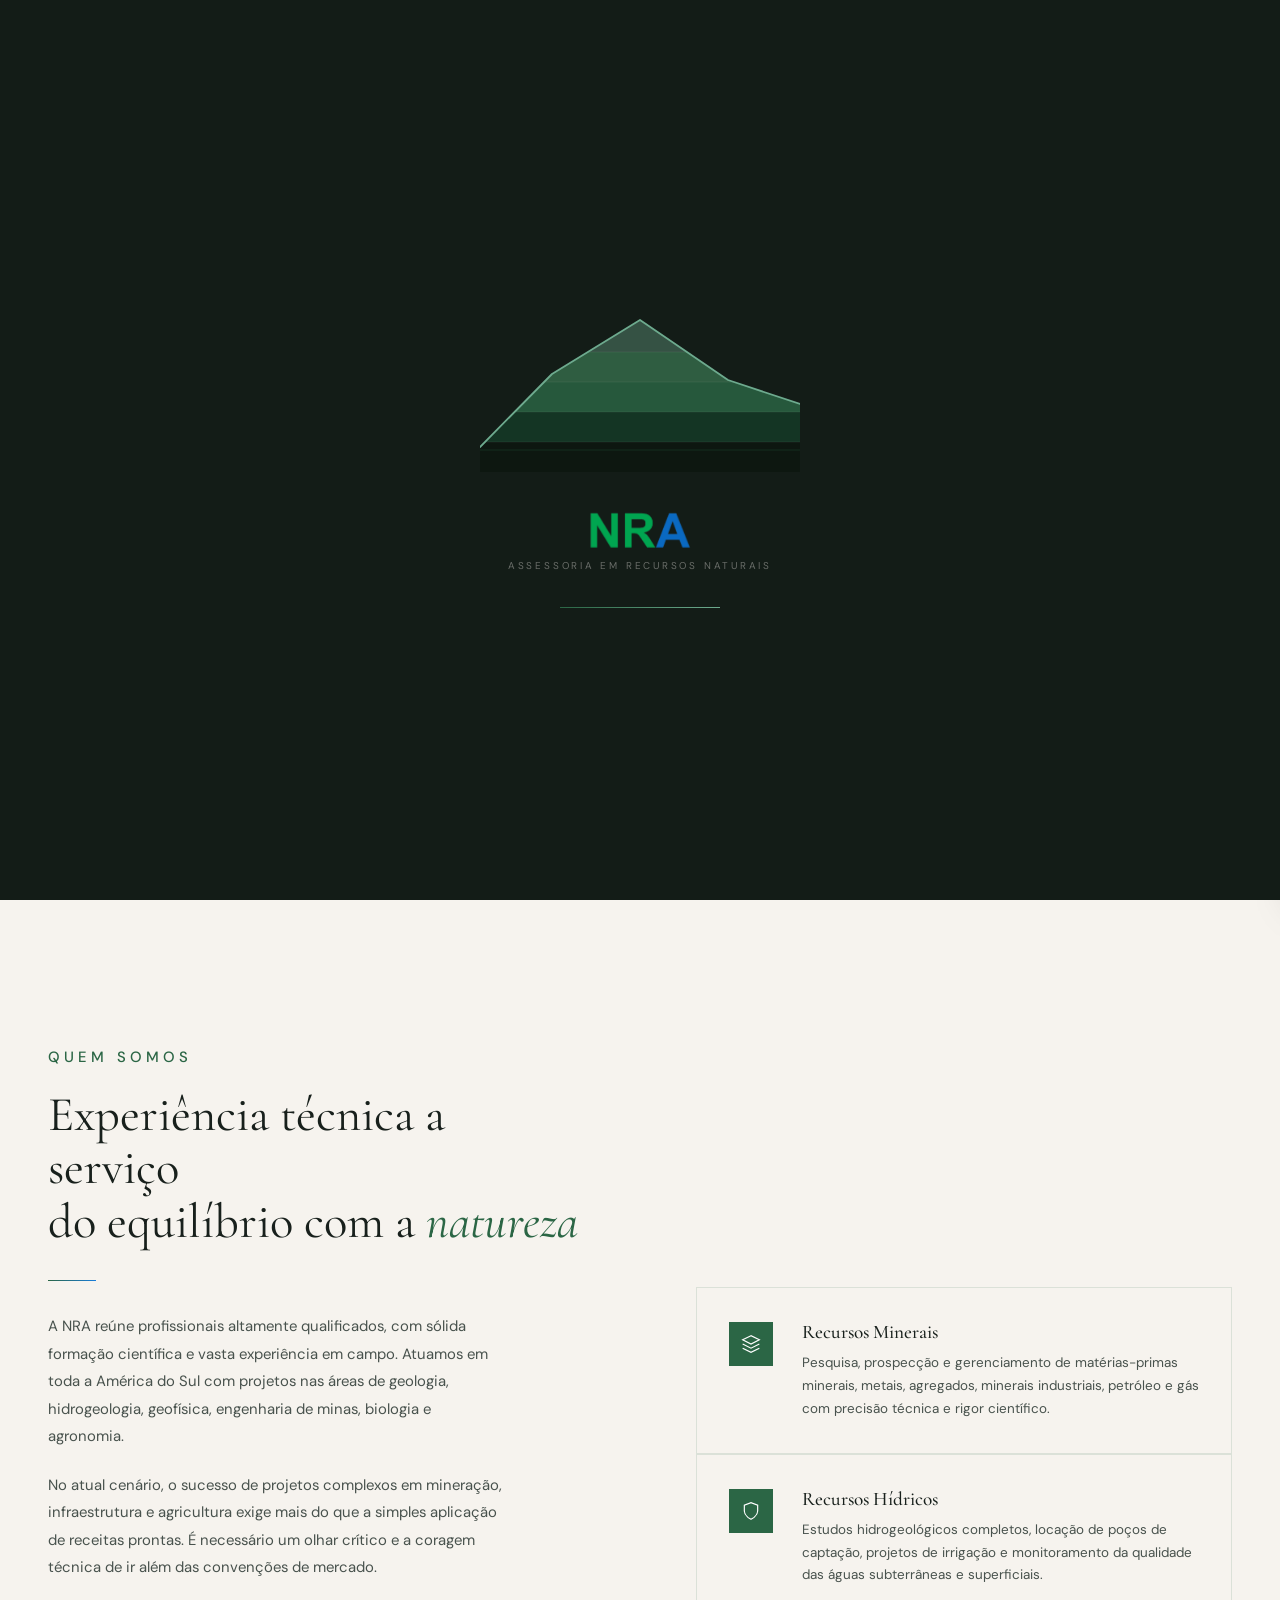
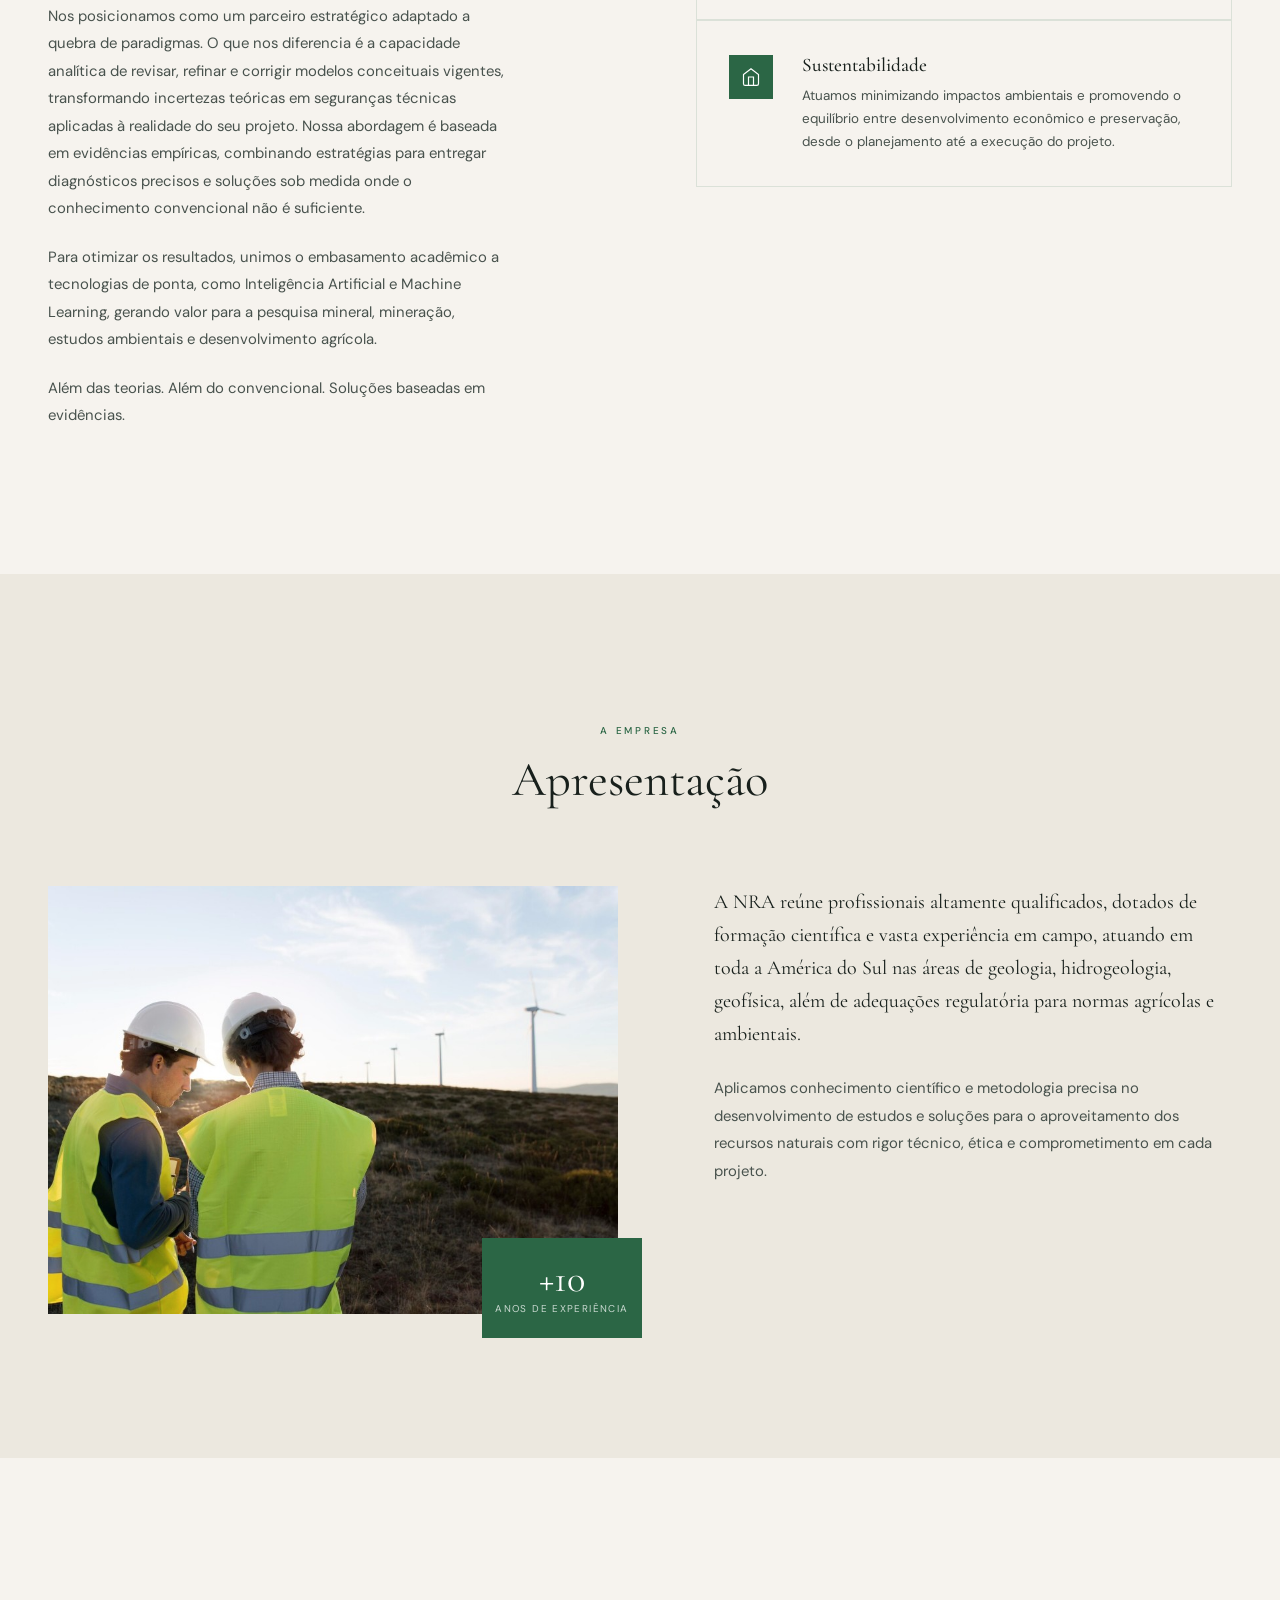
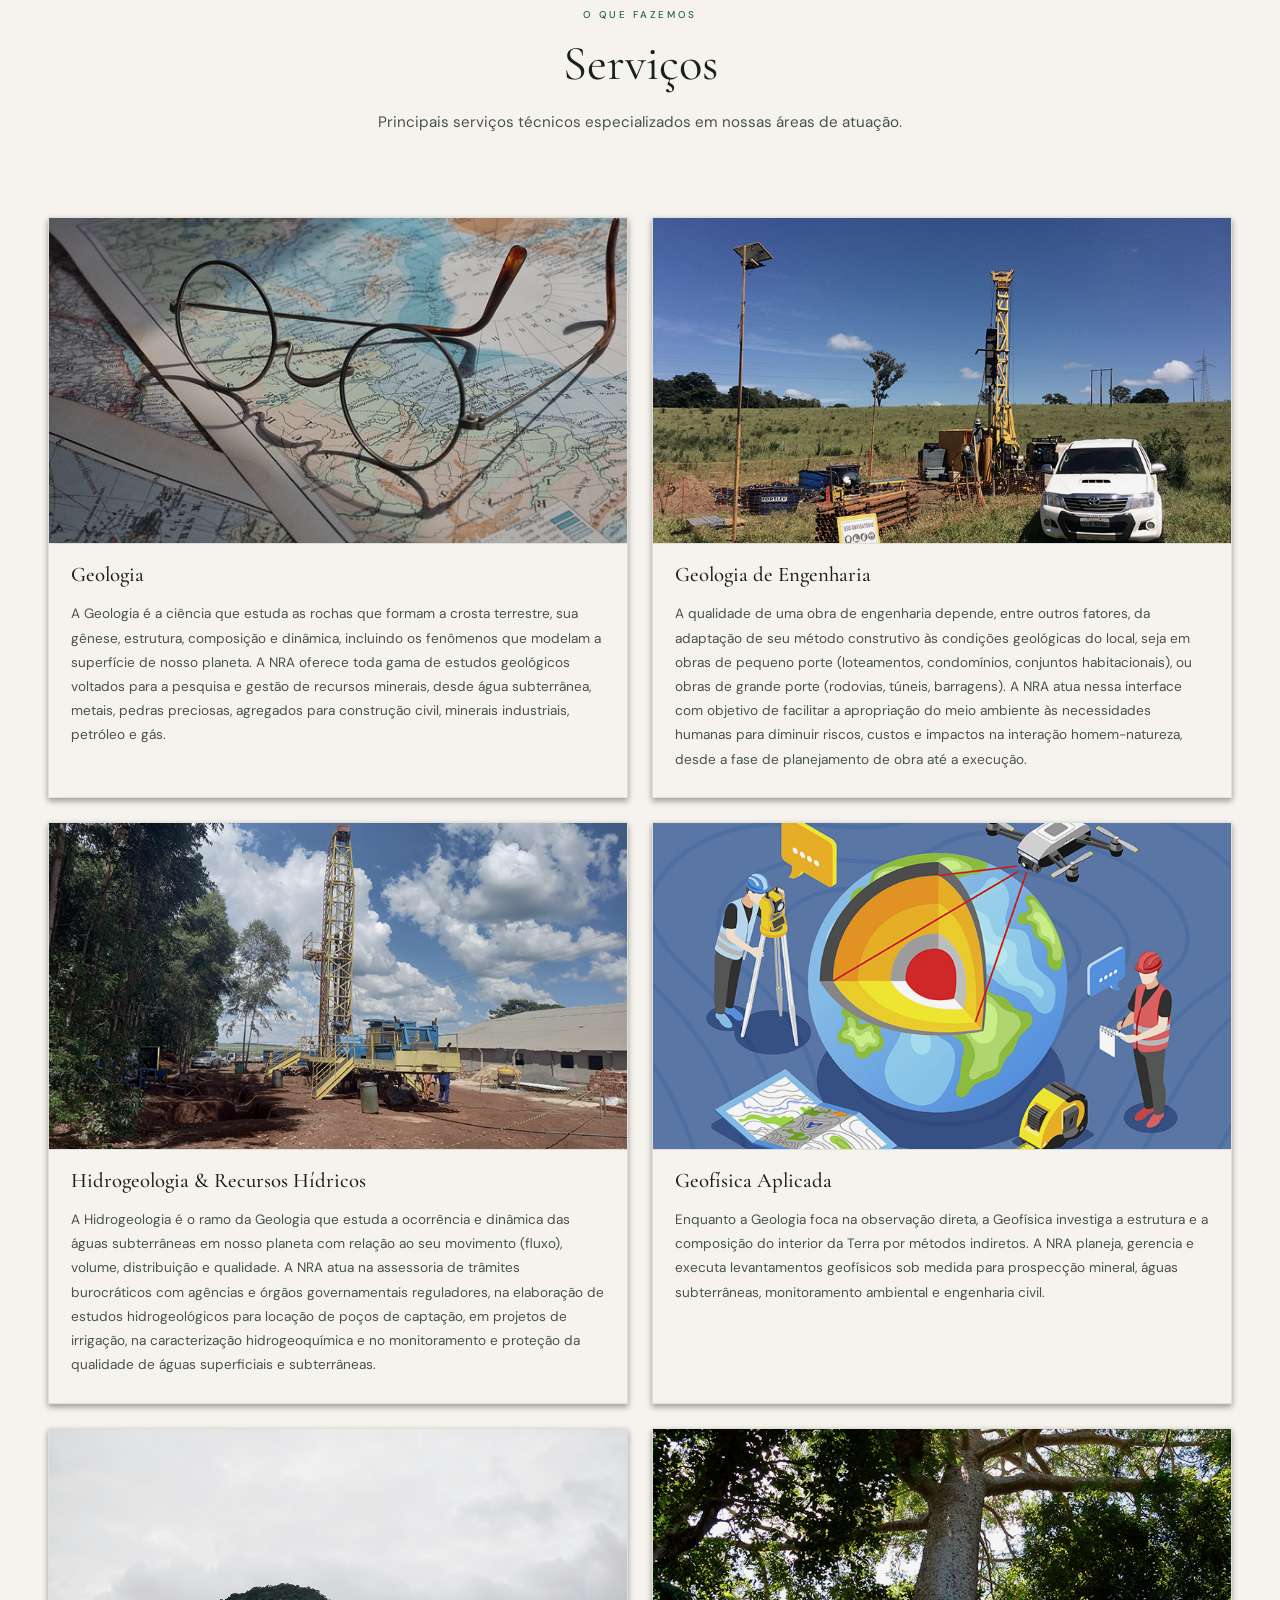
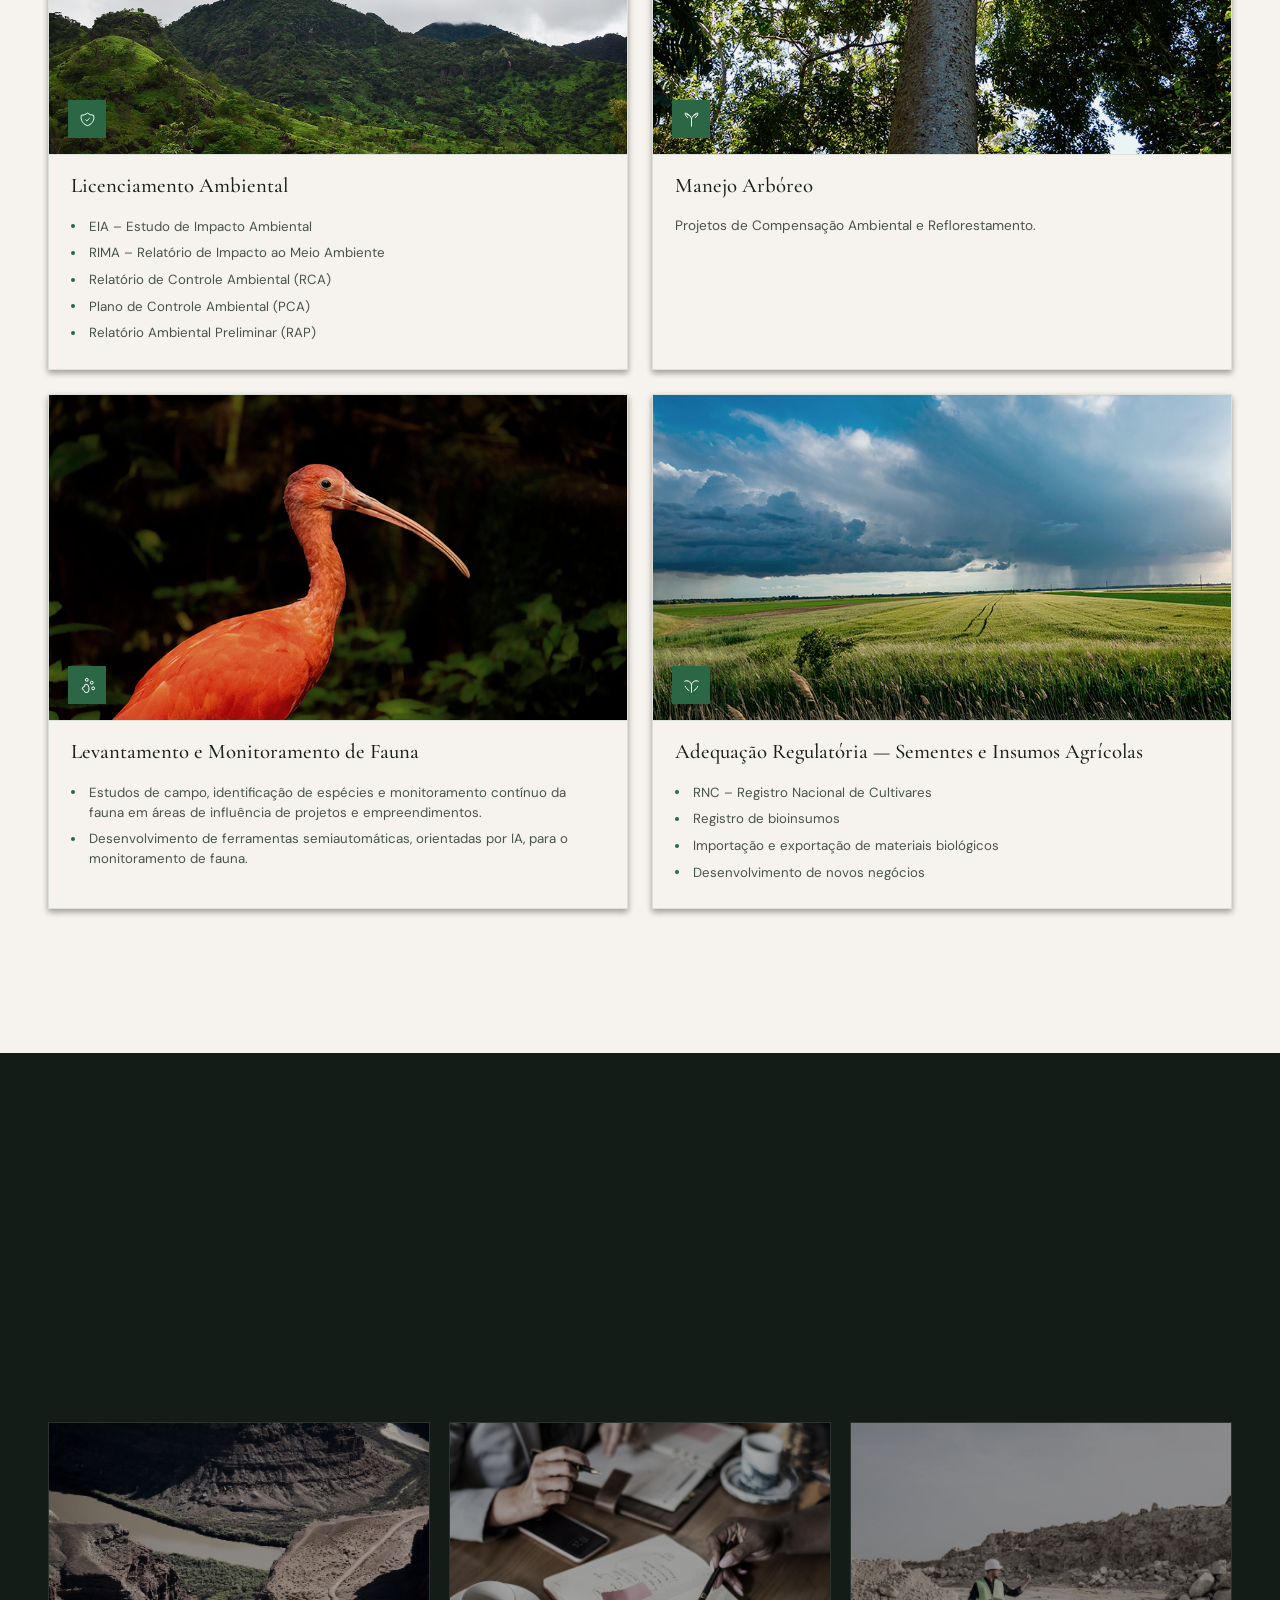
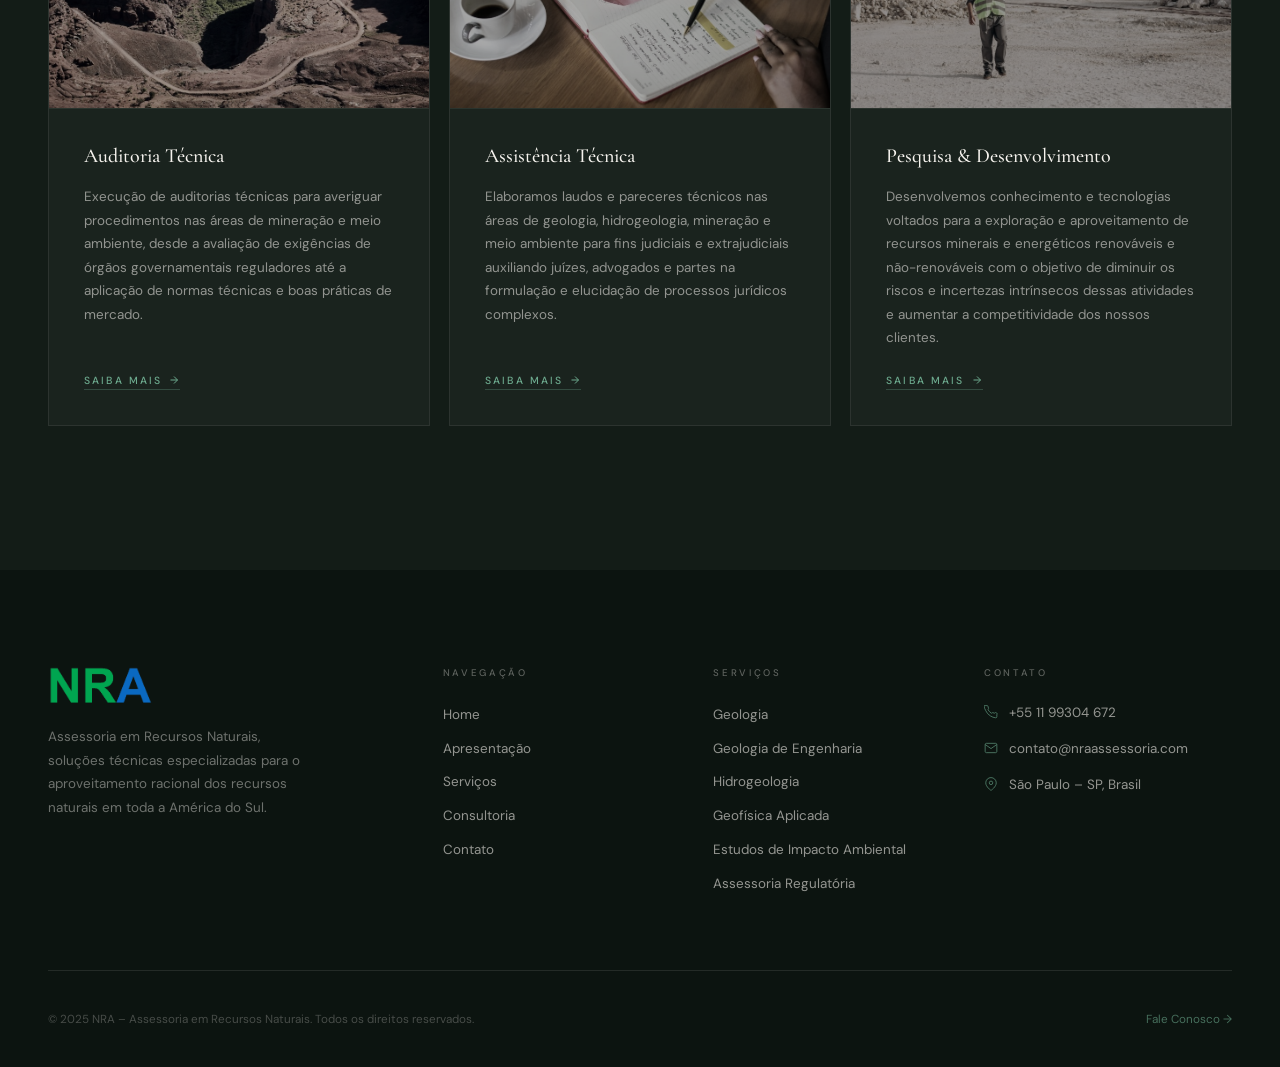
==== commit b731b100: "update images" ====
--- a/index.html
+++ b/index.html
@@ -293,7 +293,7 @@
         <div class="serv-card">
           <div class="serv-img">
             <span class="serv-num">02</span>
-            <img src="./assets/img/img-carlos/geologiadeengenharia-carlos.JPG" alt="Geologia de Engenharia" loading="lazy">
+            <img src="./assets/img/imagens-finais-serviço/geologiadeengenharia-carlos.jpg" alt="Geologia de Engenharia" loading="lazy">
           </div>
           <div class="serv-body">
             <h3>Geologia de Engenharia</h3>
@@ -310,7 +310,7 @@
         <div class="serv-card">
           <div class="serv-img">
             <span class="serv-num">03</span>
-            <img src="./assets/img/img-carlos/hidrogeologia-carlos.jpg" alt="Hidrogeologia" loading="lazy">
+            <img src="./assets/img/imagens-finais-serviço/hidrogeologia-carlos.jpg" alt="Hidrogeologia" loading="lazy">
           </div>
           <div class="serv-body">
             <h3>Hidrogeologia & Recursos Hídricos</h3>
@@ -326,7 +326,7 @@
         <div class="serv-card">
           <div class="serv-img">
             <span class="serv-num">04</span>
-            <img src="./assets/img/geofisica.jpg" alt="Geofísica Aplicada" loading="lazy">
+            <img src="./assets/img/imagens-finais-serviço/geofisica.jpg" alt="Geofísica Aplicada" loading="lazy">
           </div>
           <div class="serv-body">
             <h3>Geofísica Aplicada</h3>
@@ -338,7 +338,7 @@
         <div class="serv-card">
           <div class="serv-img">
             <span class="serv-num">05</span>
-            <img src="./assets/img/outros/licenciamento-ambiental.jpeg" alt="Licenciamento Ambiental" loading="lazy">
+            <img src="./assets/img/imagens-finais-serviço/licenciamento-ambiental.jpg" alt="Licenciamento Ambiental" loading="lazy">
             <div class="serv-icon">
               <svg viewBox="0 0 24 24" fill="none" stroke="currentColor" stroke-width="1.4">
                 <path
@@ -362,7 +362,7 @@
         <div class="serv-card">
           <div class="serv-img">
             <span class="serv-num">06</span>
-            <img src="./assets/img/outros/manejo-arbóreo.jpeg" alt="Manejo Arbóreo" loading="lazy">
+            <img src="./assets/img/imagens-finais-serviço/manejo-arbóreo.jpg" alt="Manejo Arbóreo" loading="lazy">
             <div class="serv-icon">
               <svg viewBox="0 0 24 24" fill="none" stroke="currentColor" stroke-width="1.4">
                 <path
@@ -380,7 +380,7 @@
         <div class="serv-card">
           <div class="serv-img">
             <span class="serv-num">07</span>
-            <img src="./assets/img/outros/estudos-fauna.jpeg" alt="Monitoramento de Fauna" loading="lazy">
+            <img src="./assets/img/imagens-finais-serviço/estudos-fauna.jpg" alt="Monitoramento de Fauna" loading="lazy">
             <div class="serv-icon">
               <svg viewBox="0 0 24 24" fill="none" stroke="currentColor" stroke-width="1.4">
                 <circle cx="11" cy="4" r="2" />
@@ -405,7 +405,7 @@
         <div class="serv-card">
           <div class="serv-img">
             <span class="serv-num">08</span>
-            <img src="./assets/img/outros/agricultura.jpeg" alt="Adequação Regulatória Agrícola" loading="lazy">
+            <img src="./assets/img/imagens-finais-serviço/agricultura.jpg" alt="Adequação Regulatória Agrícola" loading="lazy">
             <div class="serv-icon">
               <svg viewBox="0 0 24 24" fill="none" stroke="currentColor" stroke-width="1.4">
                 <path
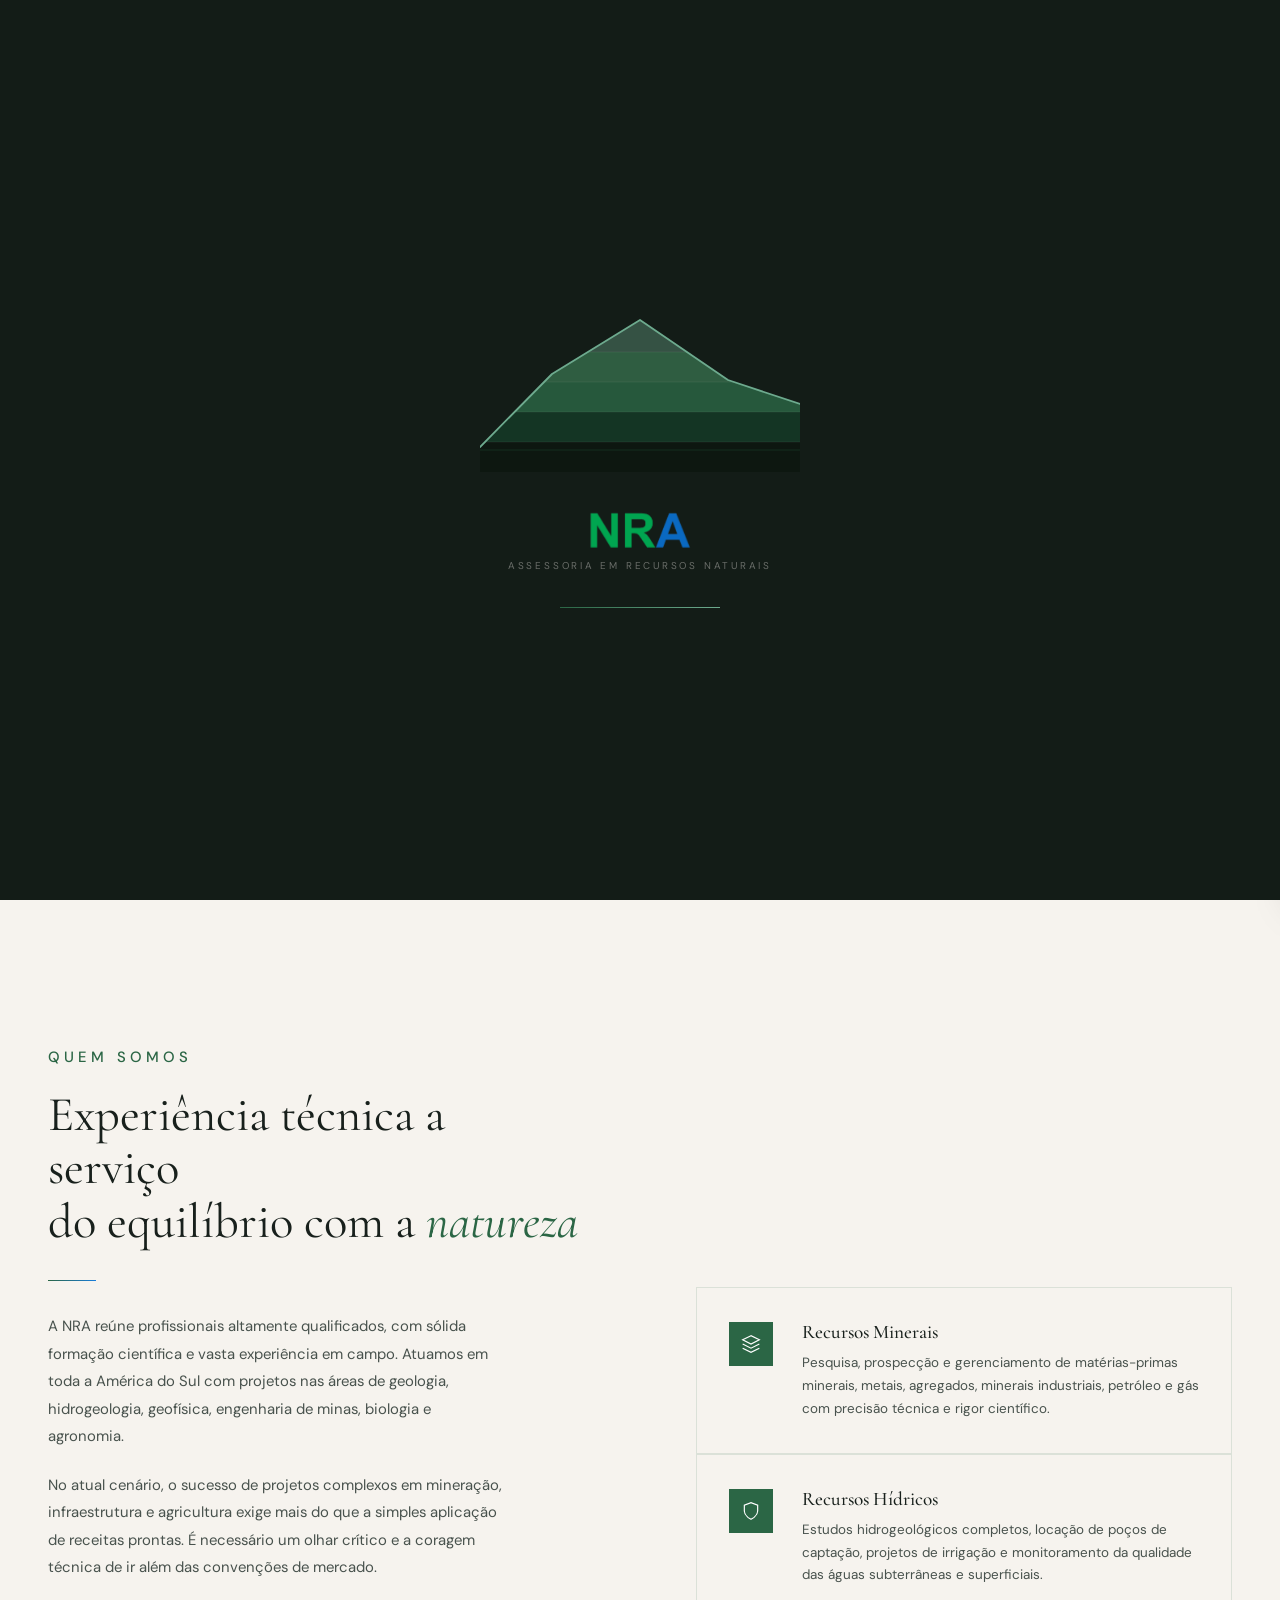
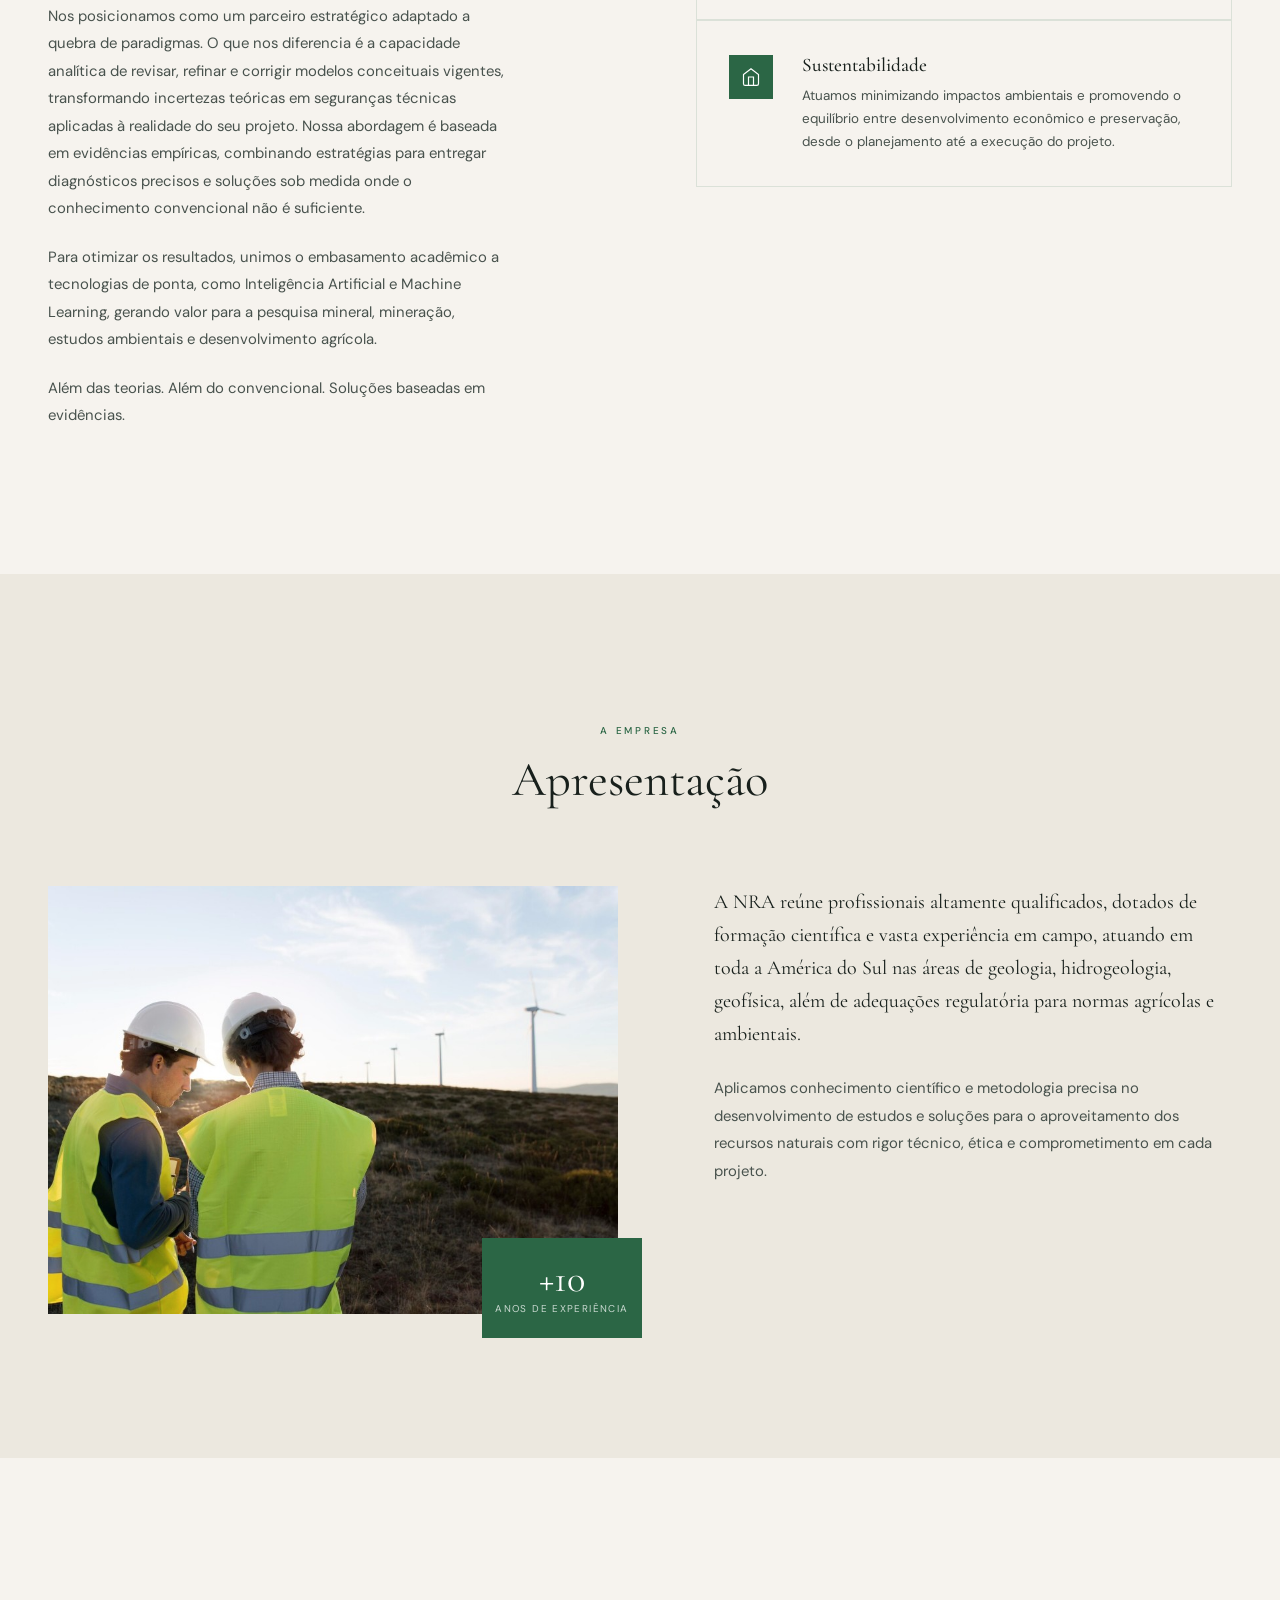
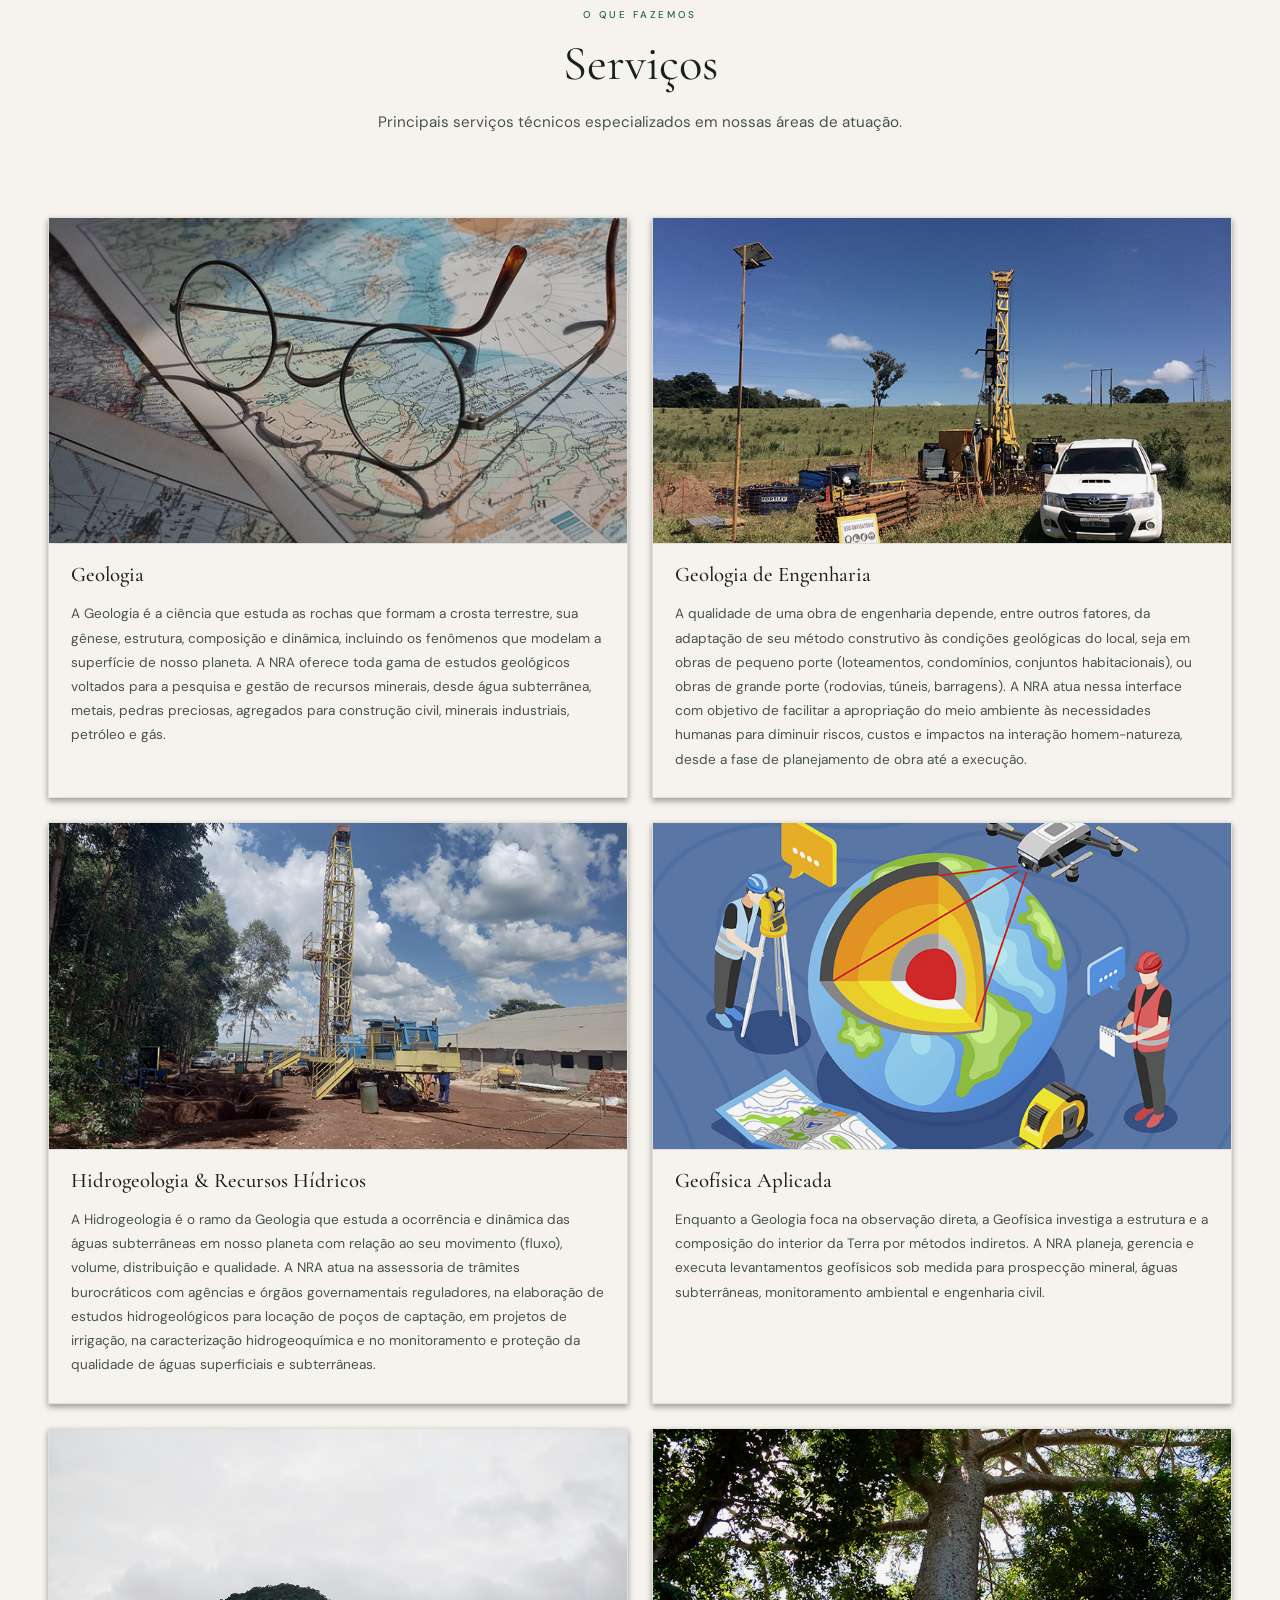
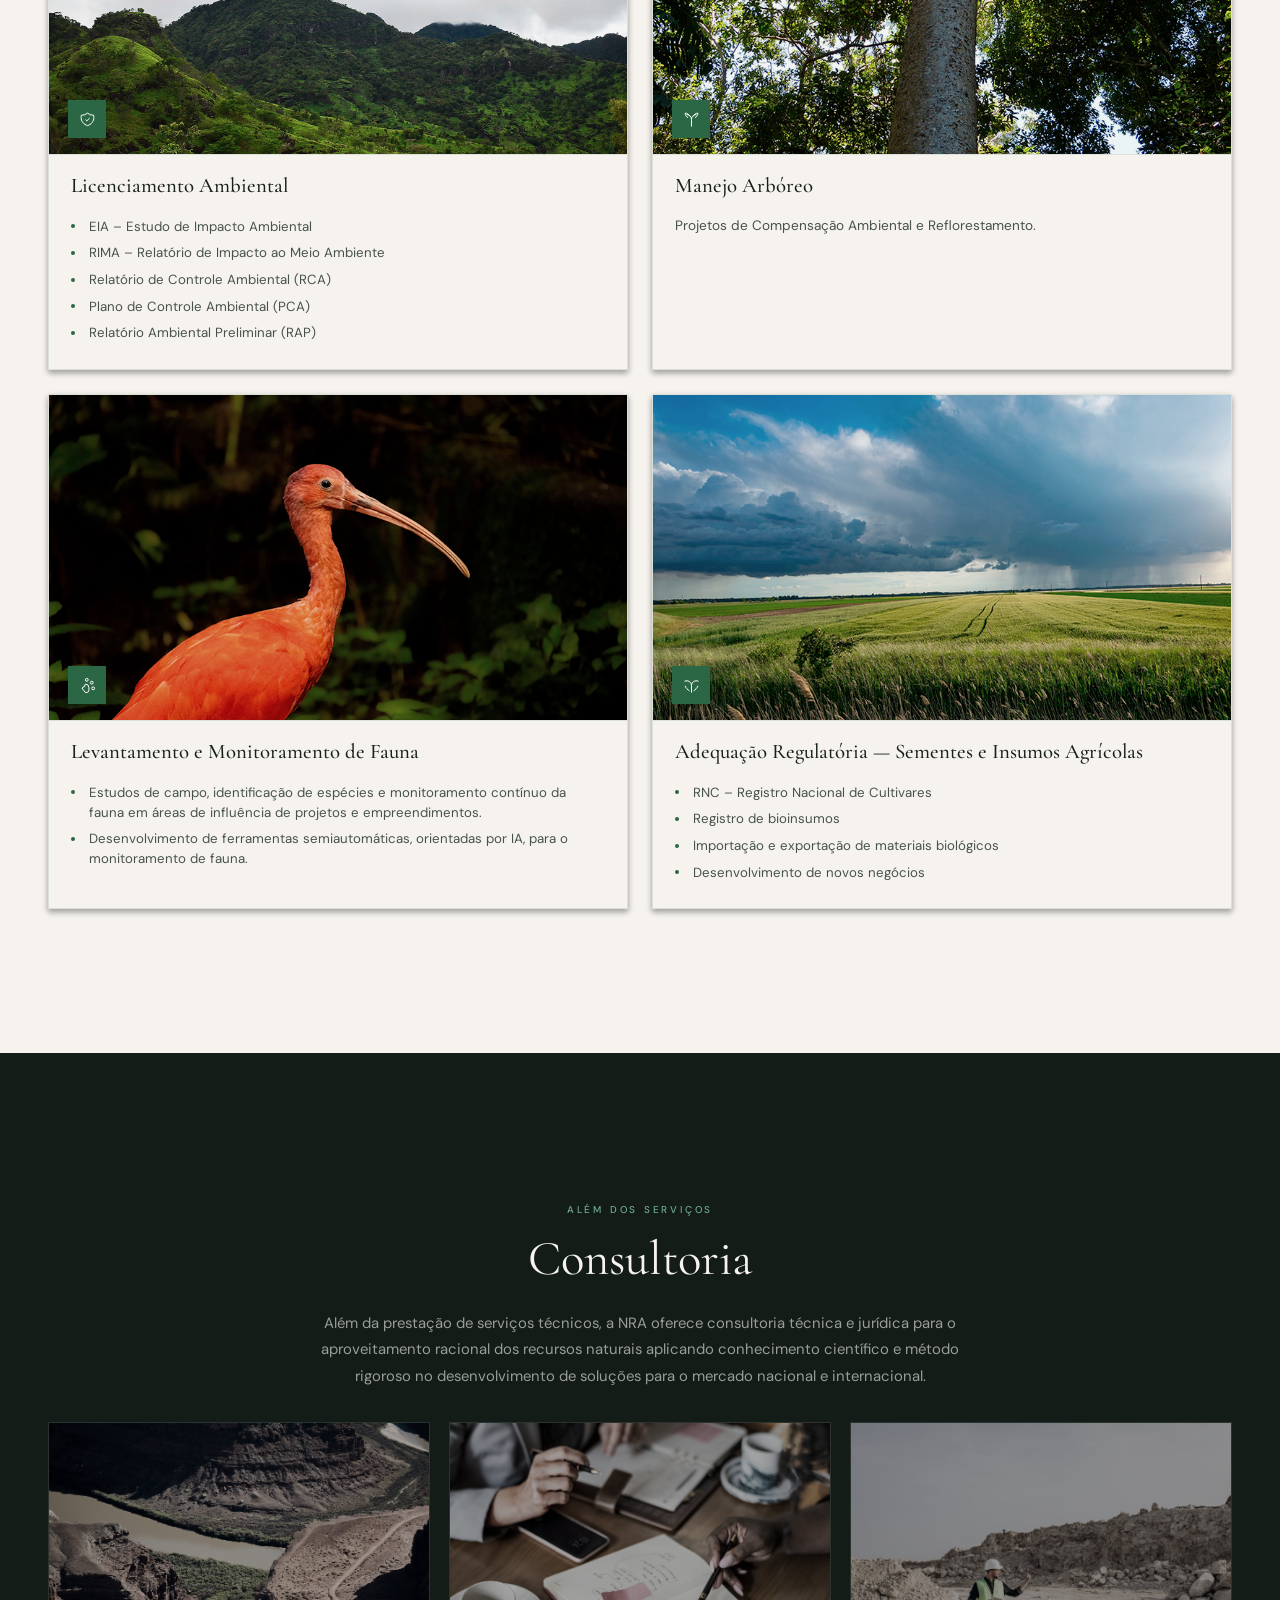
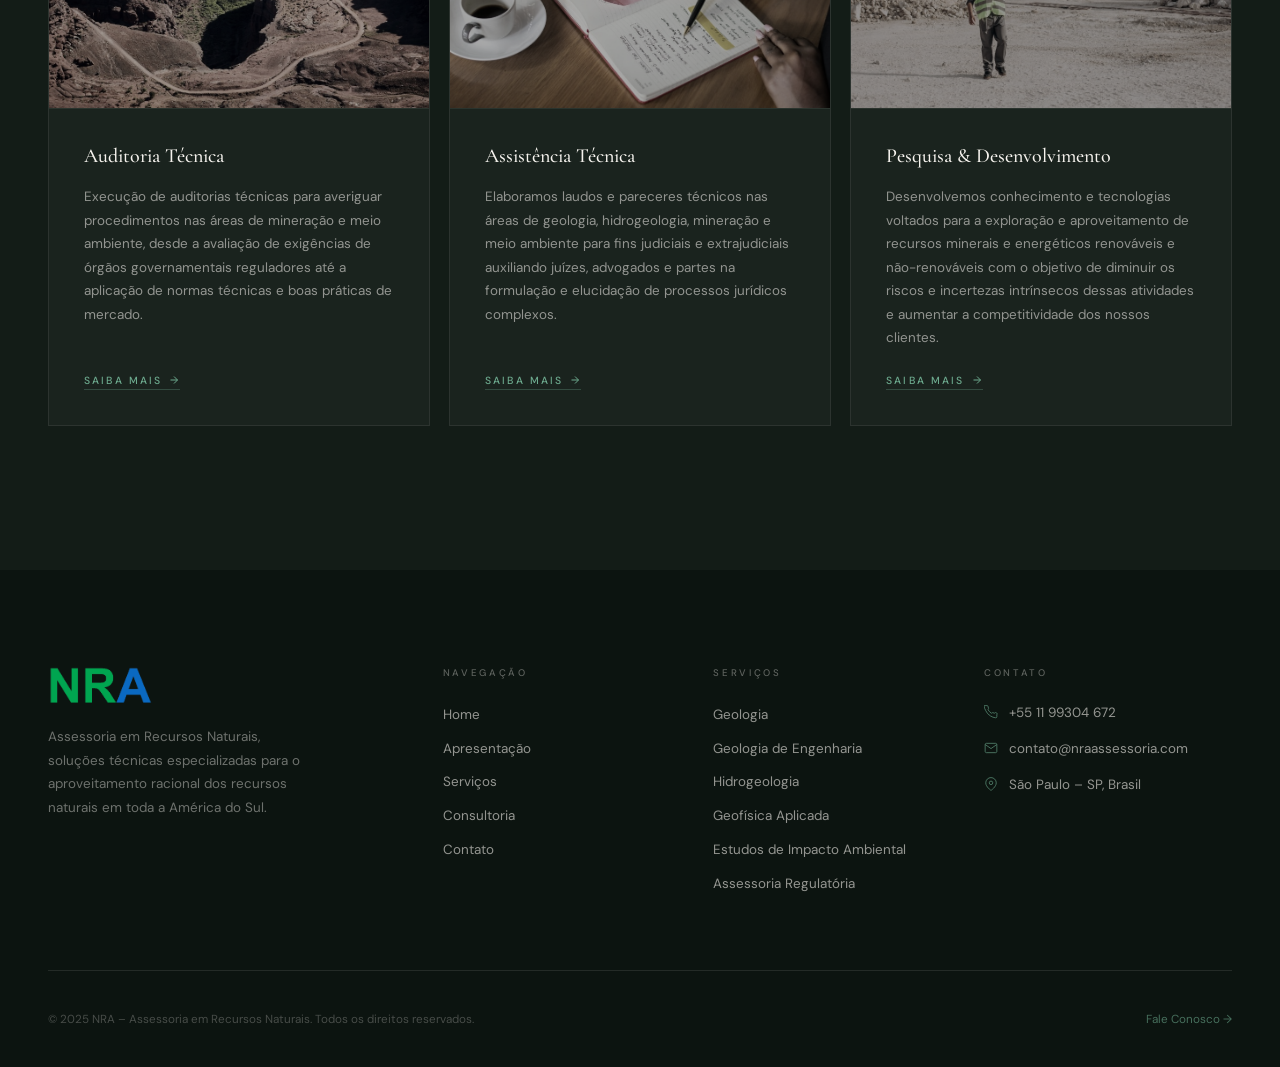
==== commit 452ab9eb: "scroll correction" ====
--- a/index.html
+++ b/index.html
@@ -14,6 +14,9 @@
     content="A NRA Assessoria em Recursos Naturais é uma empresa de prestação de serviços técnicos e consultoria especializados na busca e gerenciamento de matérias primas minerais, incluindo a água. Nosso objetivo visa a otimização e o aproveitamento racional dos recursos naturais, minimizando custos e impactos negativos na relação entre seres humanos e natureza.">
   <meta property="og:url" content="https://www.nraassessoria.com.br">
   <meta property="og:type" content="website">
+  <meta property="og:image" content="https://nraassessoria.com.br/assets/img/favicon.png>
+  <meta property="og:image:width" content="1200">
+  <meta property="og:image:height" content="1200">
 
   <link rel="shortcut icon" type="image/x-icon" href="./assets/img/favicon.png">
 
@@ -164,10 +167,10 @@
         </a>
         <a href="contato.html" class="btn-outline">Fale Conosco</a>
       </div>
-    </div>
-    <div class="scroll-cue">
+      <div class="scroll-cue">
       <span>Scroll</span>
       <div class="scroll-line"></div>
+    </div>
     </div>
   </section>
 
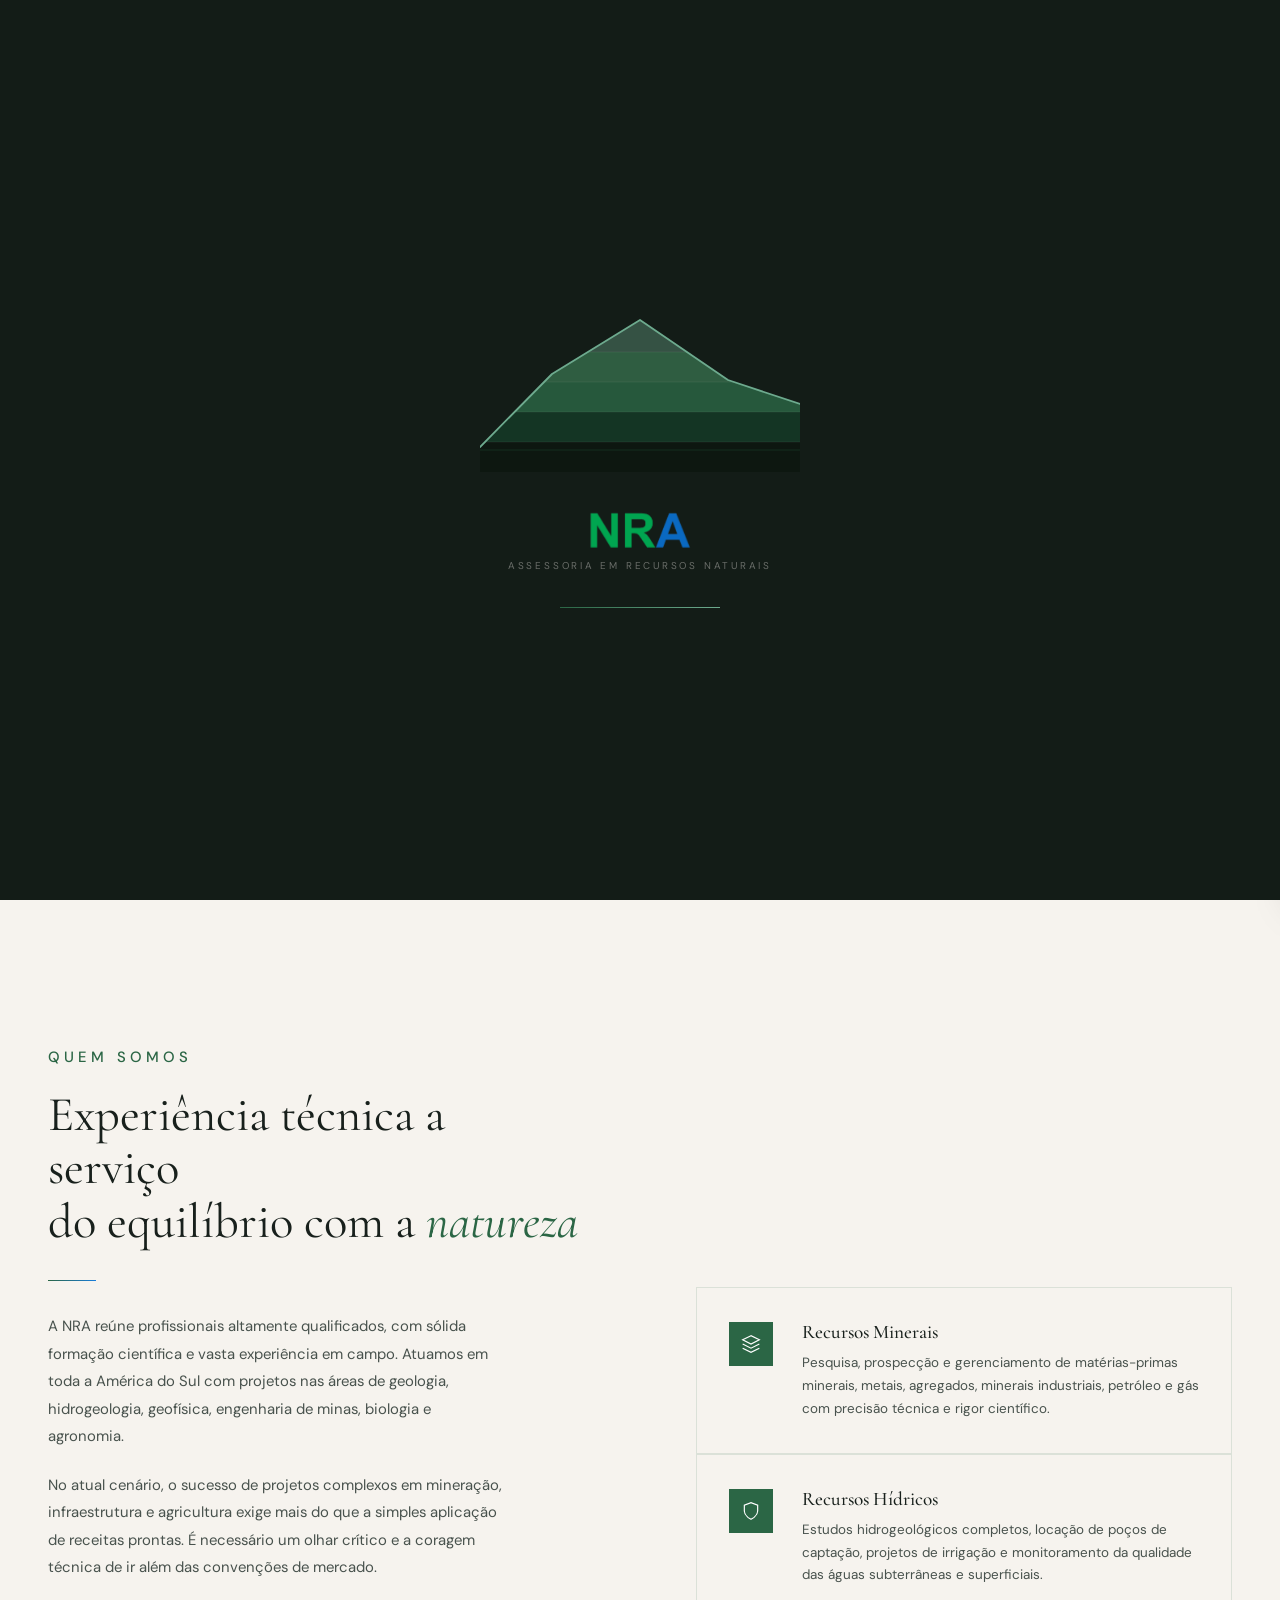
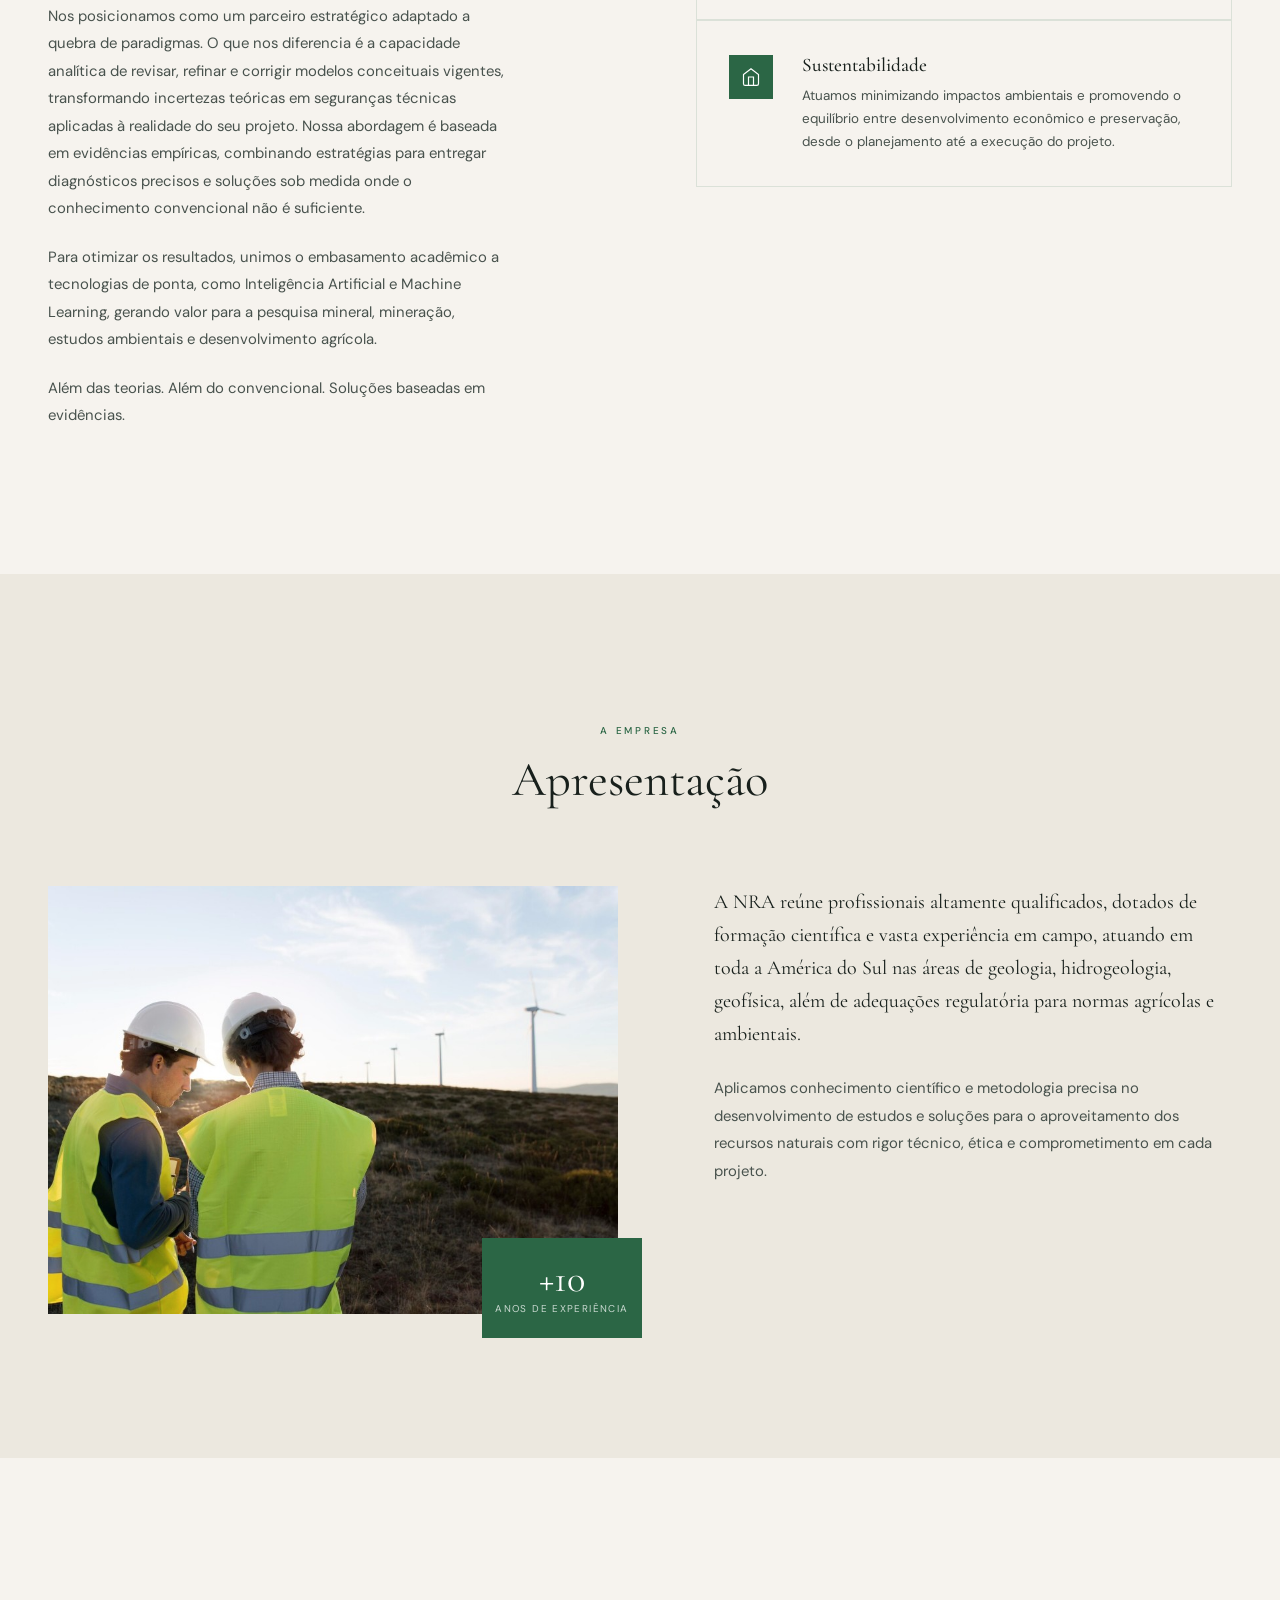
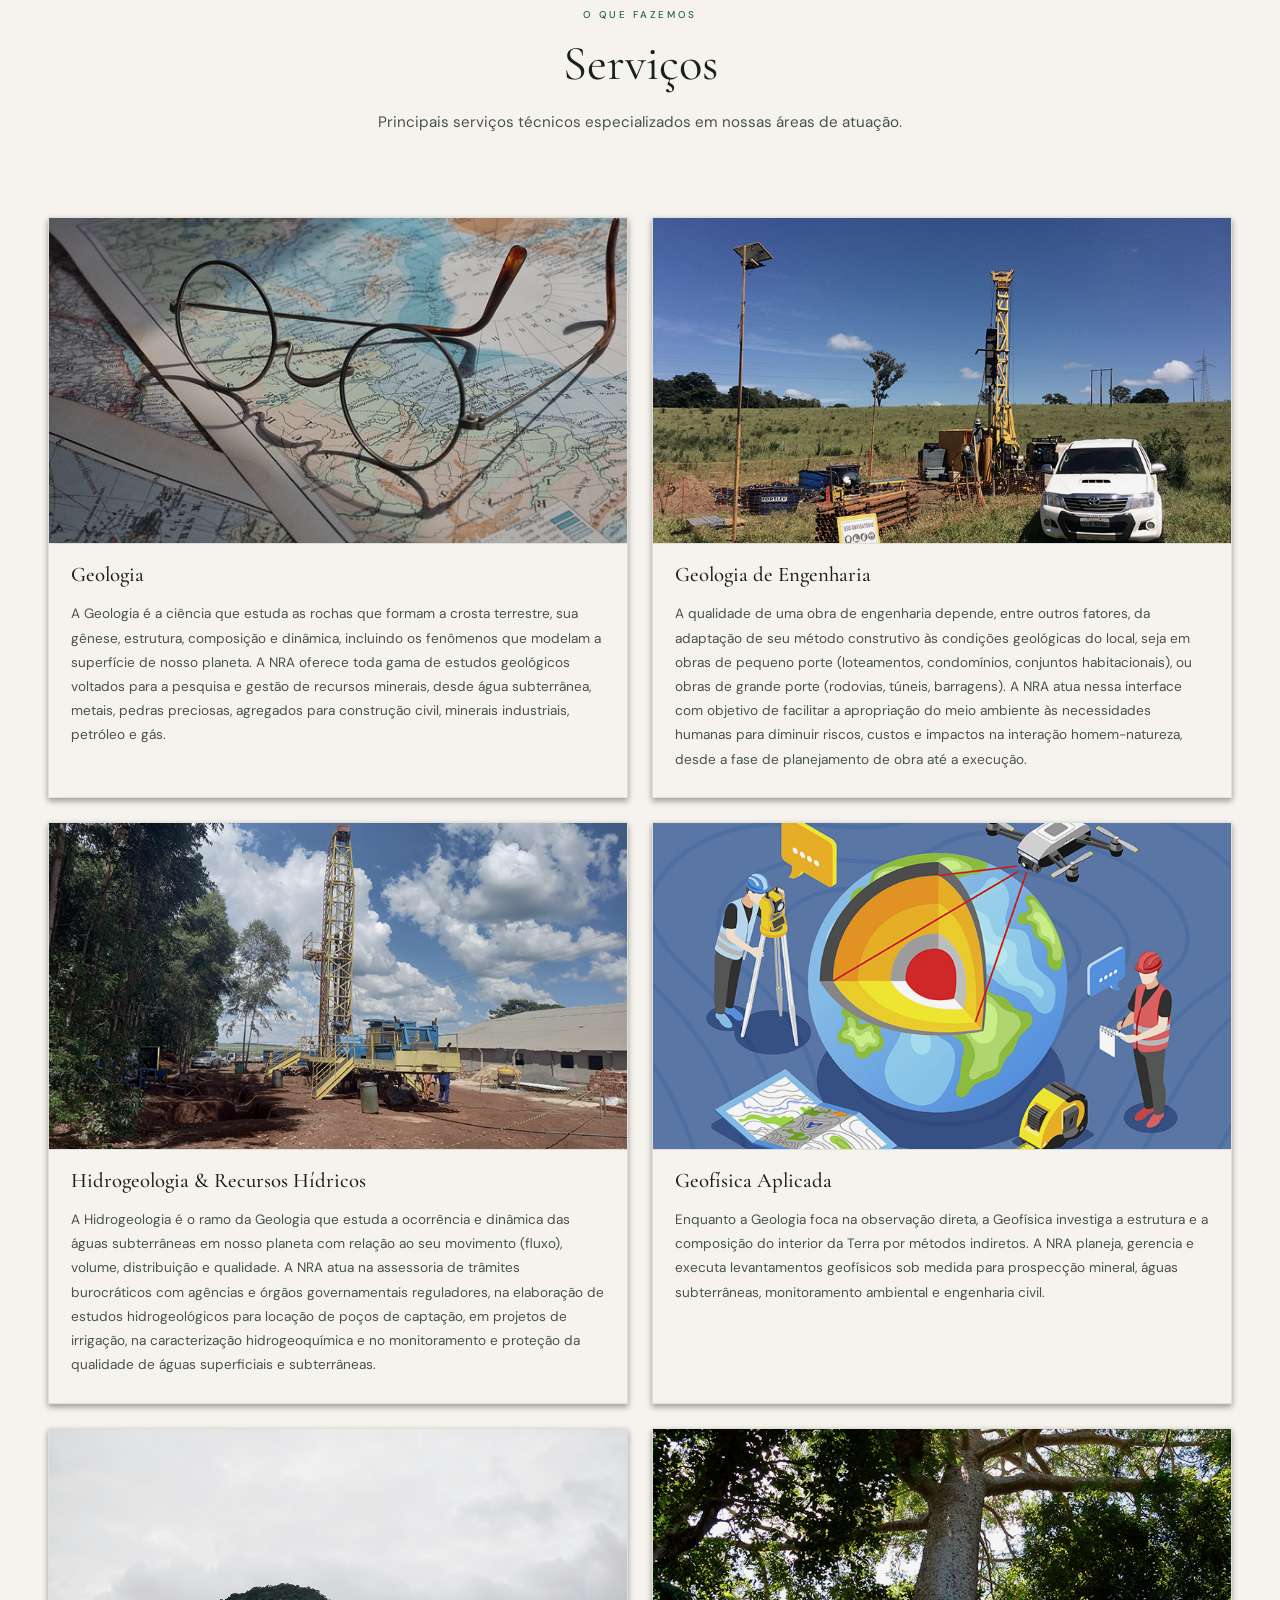
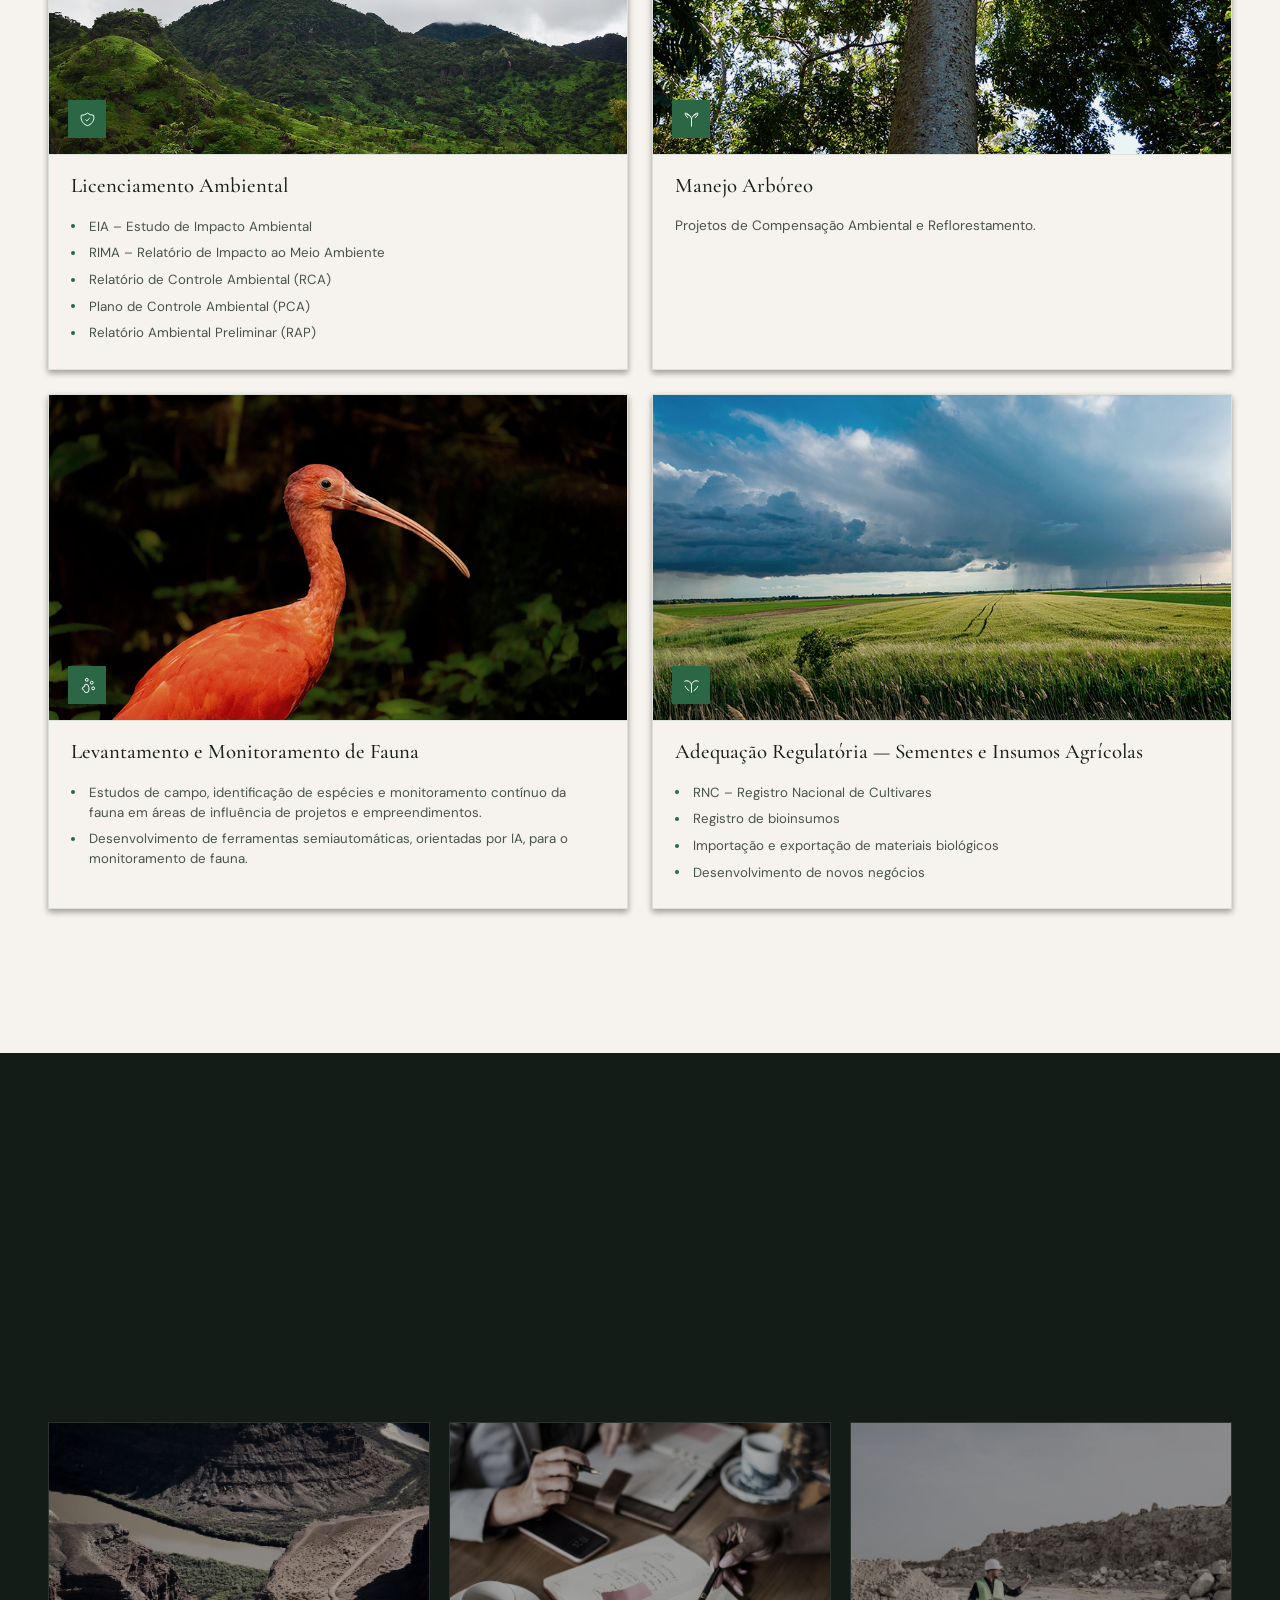
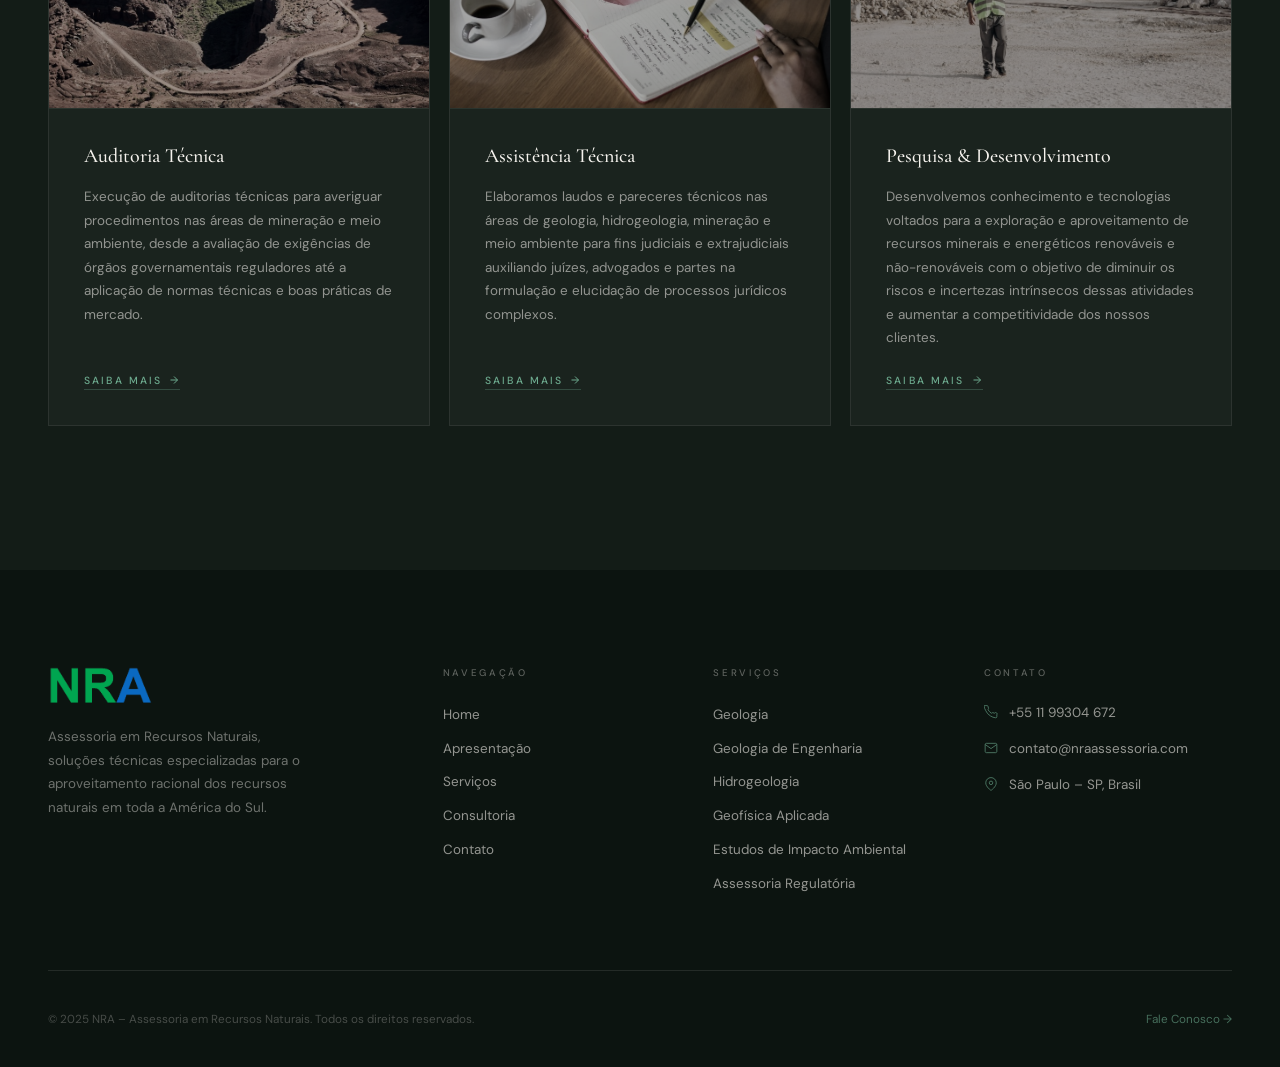
==== commit 8abadaf2: "ld+json" ====
--- a/index.html
+++ b/index.html
@@ -28,6 +28,42 @@
   <link rel="stylesheet" href="./css/style.css">
 
   <meta name="format-detection" content="telephone=no">
+
+  <meta name="google-site-verification" content="mu3sNyc9RE8LEfZlOkHcX6pYVkB5GSIH3FkUcG7O5CU" />
+
+  <script type="application/ld+json">
+{
+  "@context": "https://schema.org",
+  "@type": "ProfessionalService",
+  "name": "NRA Assessoria em Recursos Naturais",
+  "url": "https://www.nraassessoria.com.br",
+  "logo": "https://www.nraassessoria.com.br/assets/img/logo.png",
+  "description": "Empresa de prestação de serviços técnicos e consultoria especializada em geologia, hidrogeologia, geofísica e meio ambiente, com atuação em toda a América do Sul.",
+  "telephone": "+55-11-99304-672",
+  "email": "contato@nraassessoria.com",
+  "address": {
+    "@type": "PostalAddress",
+    "addressLocality": "São Paulo",
+    "addressRegion": "SP",
+    "addressCountry": "BR"
+  },
+  "areaServed": "América do Sul",
+  "hasOfferCatalog": {
+    "@type": "OfferCatalog",
+    "name": "Serviços",
+    "itemListElement": [
+      { "@type": "Offer", "itemOffered": { "@type": "Service", "name": "Geologia" } },
+      { "@type": "Offer", "itemOffered": { "@type": "Service", "name": "Geologia de Engenharia" } },
+      { "@type": "Offer", "itemOffered": { "@type": "Service", "name": "Hidrogeologia & Recursos Hídricos" } },
+      { "@type": "Offer", "itemOffered": { "@type": "Service", "name": "Geofísica Aplicada" } },
+      { "@type": "Offer", "itemOffered": { "@type": "Service", "name": "Licenciamento Ambiental" } },
+      { "@type": "Offer", "itemOffered": { "@type": "Service", "name": "Manejo Arbóreo" } },
+      { "@type": "Offer", "itemOffered": { "@type": "Service", "name": "Levantamento e Monitoramento de Fauna" } },
+      { "@type": "Offer", "itemOffered": { "@type": "Service", "name": "Adequação Regulatória Agrícola" } }
+    ]
+  }
+}
+</script>
 
   <script type="module" src="./scripts/index/loader.js"></script>
   <script type="module" src="./scripts/index/header.js"></script>
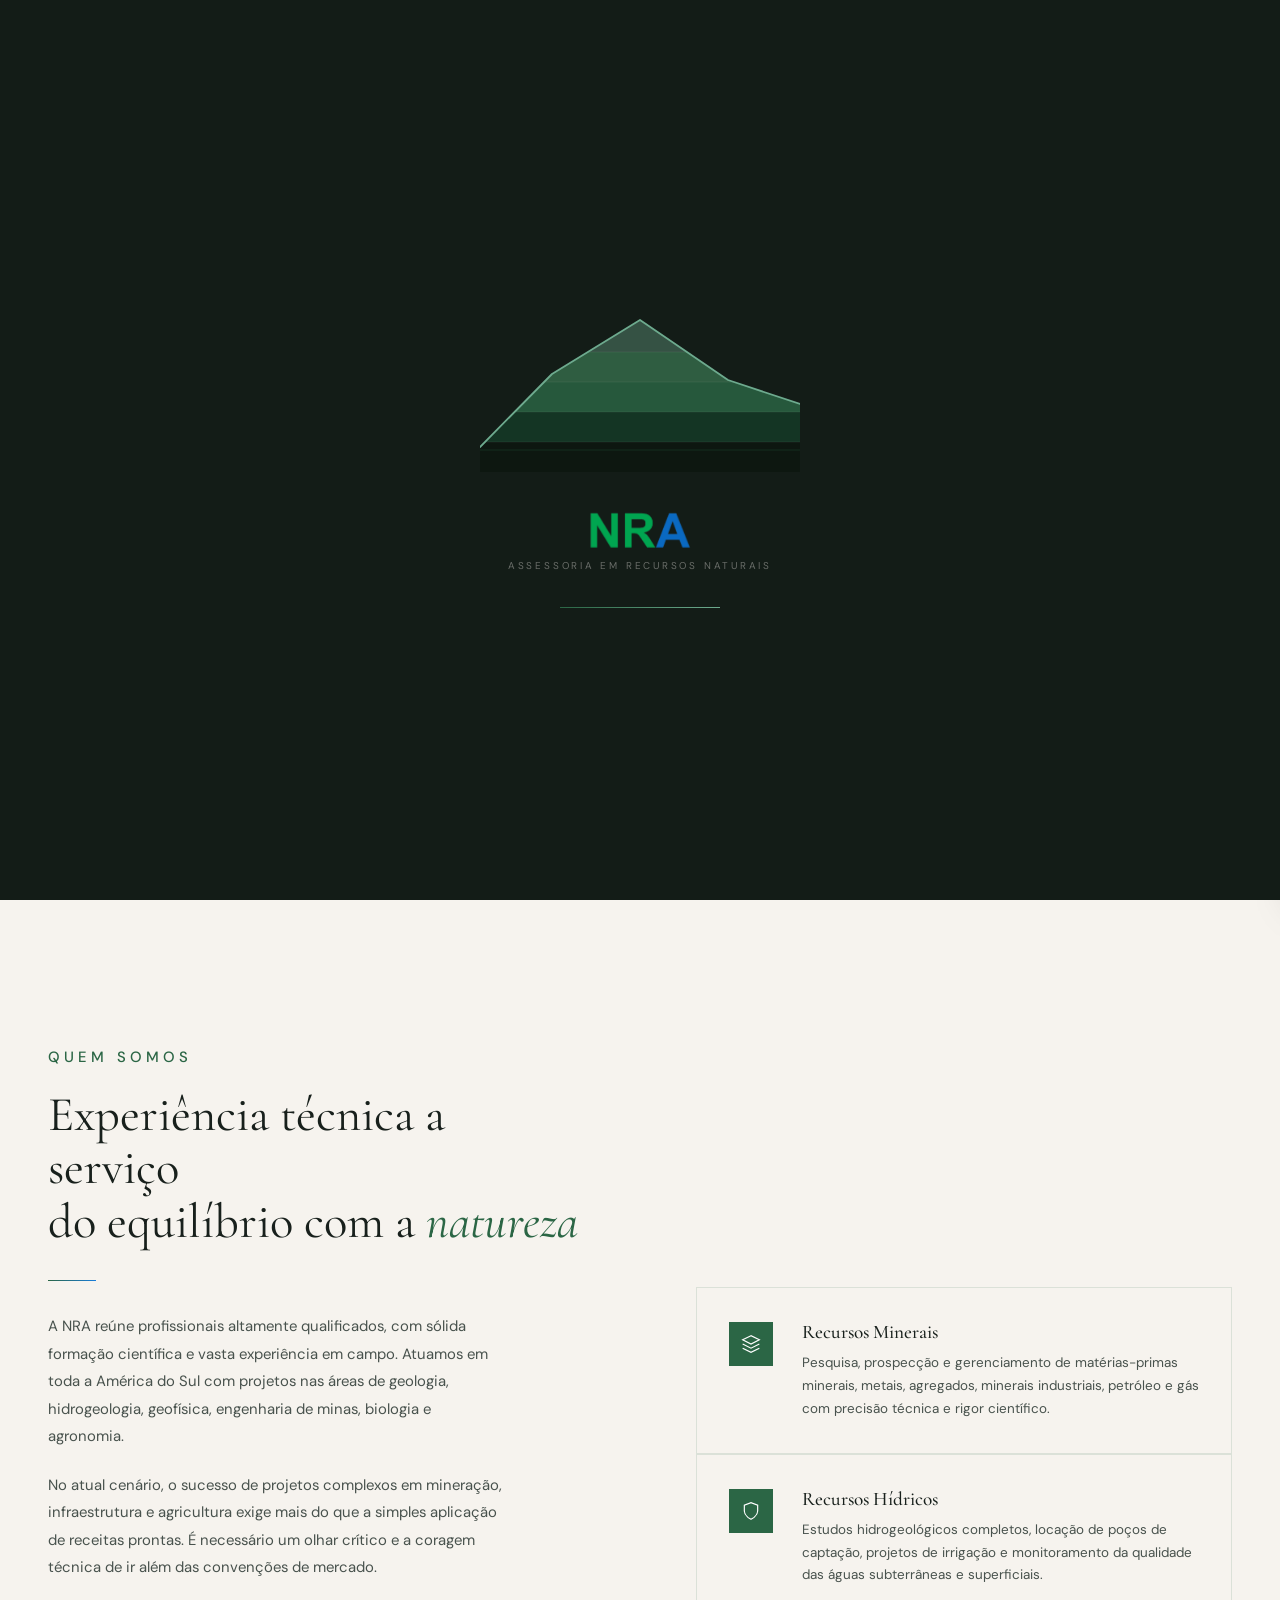
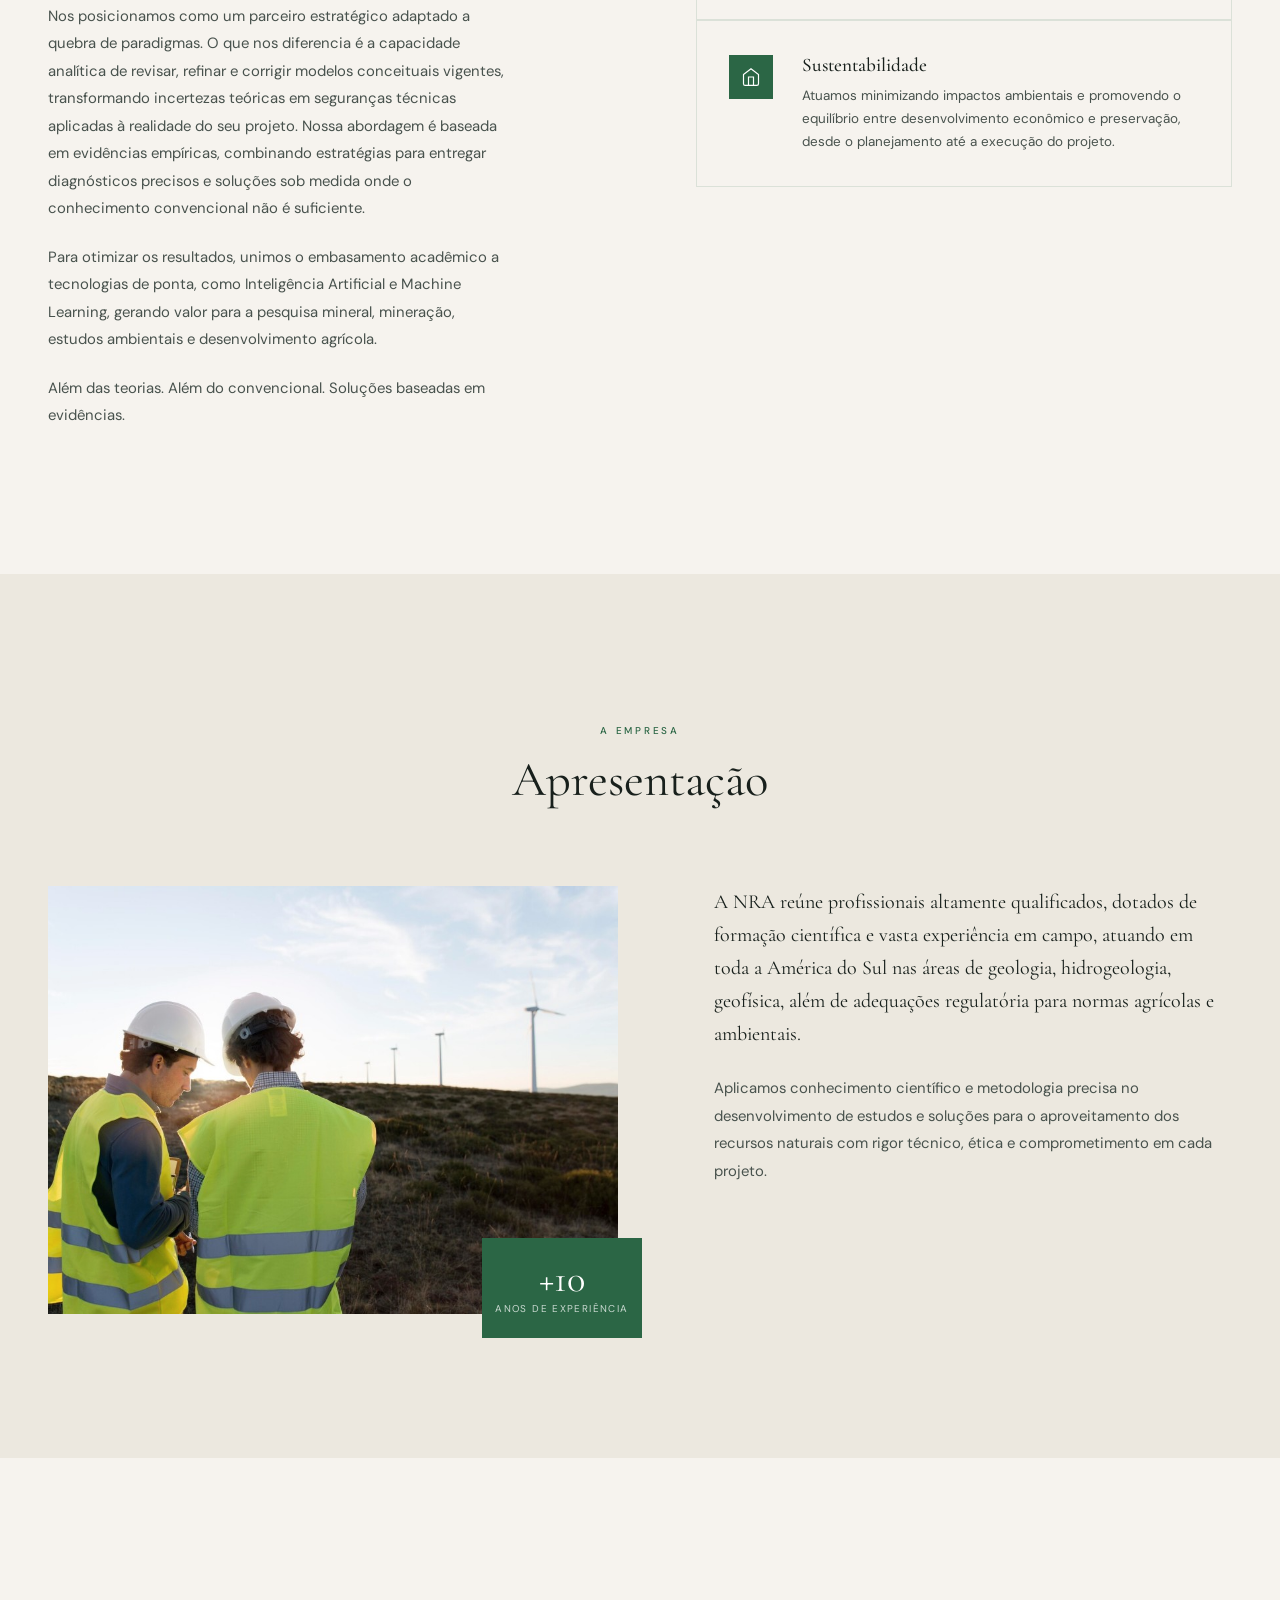
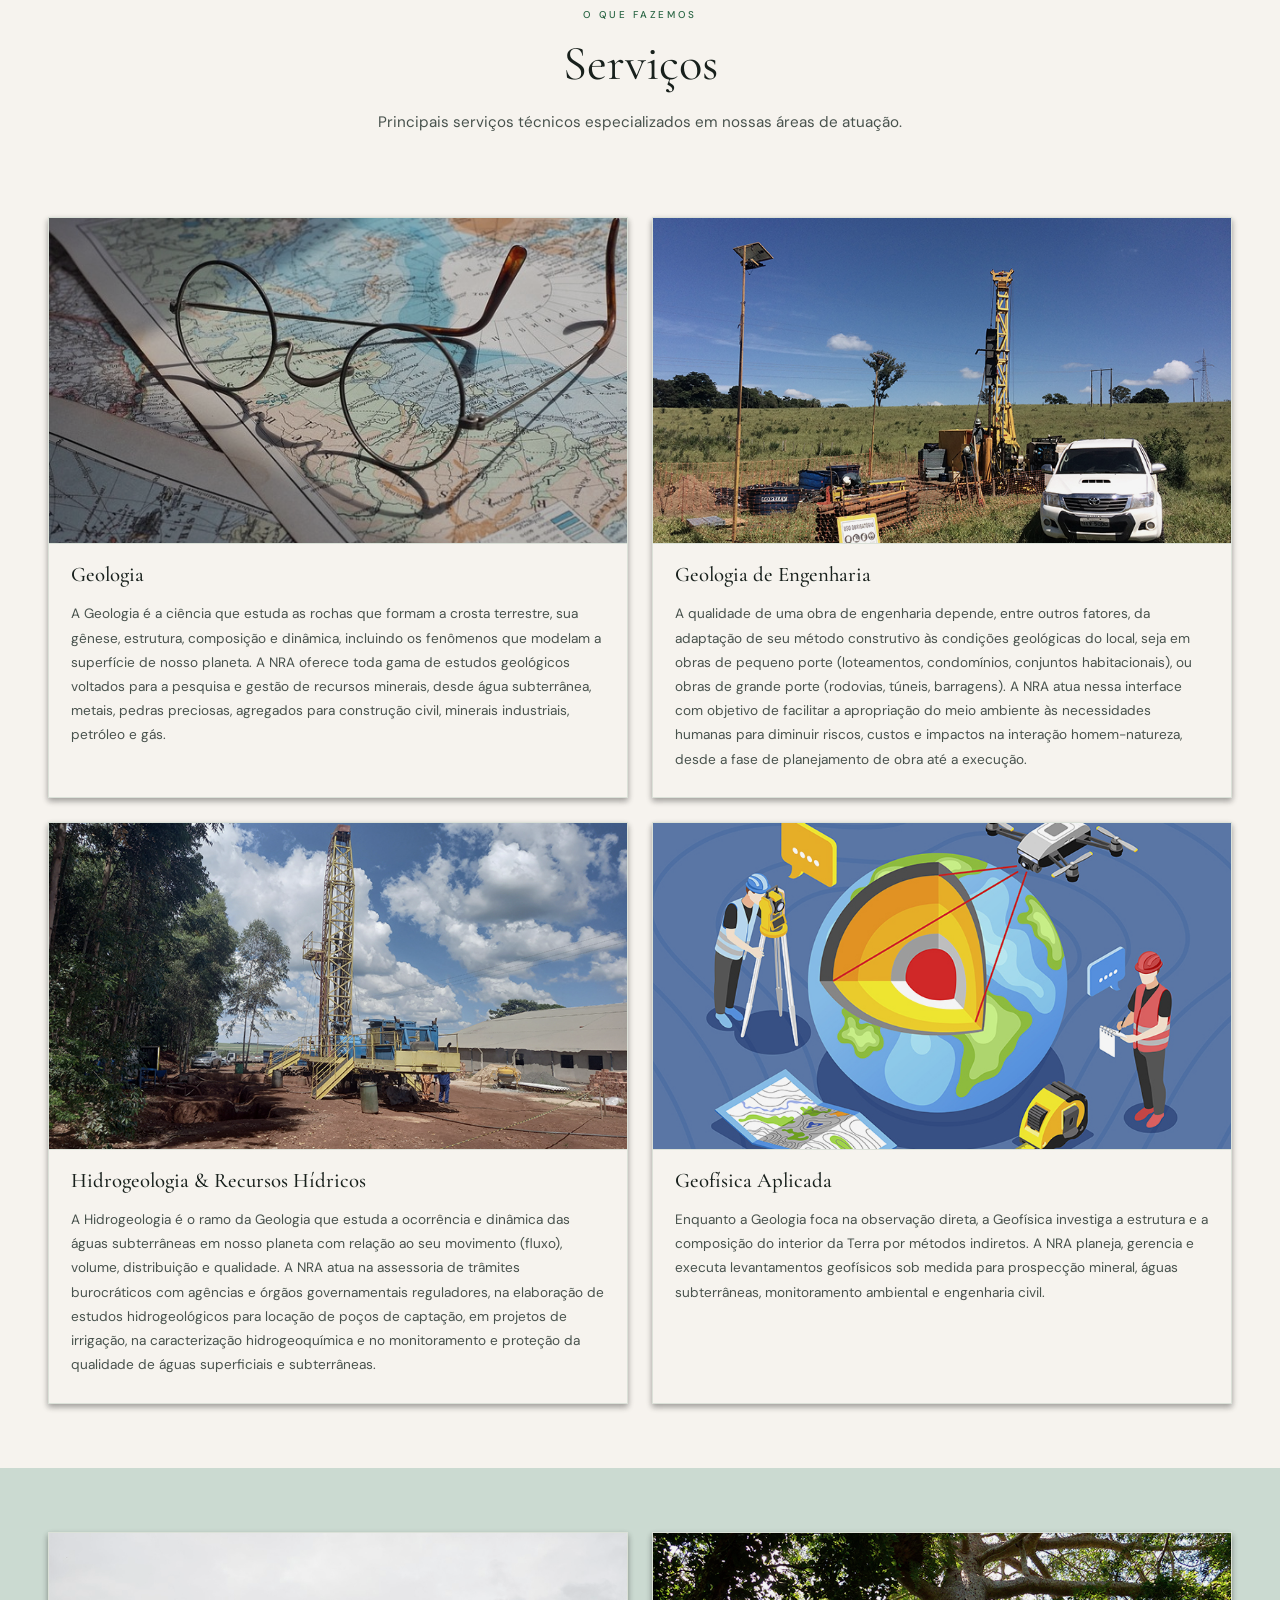
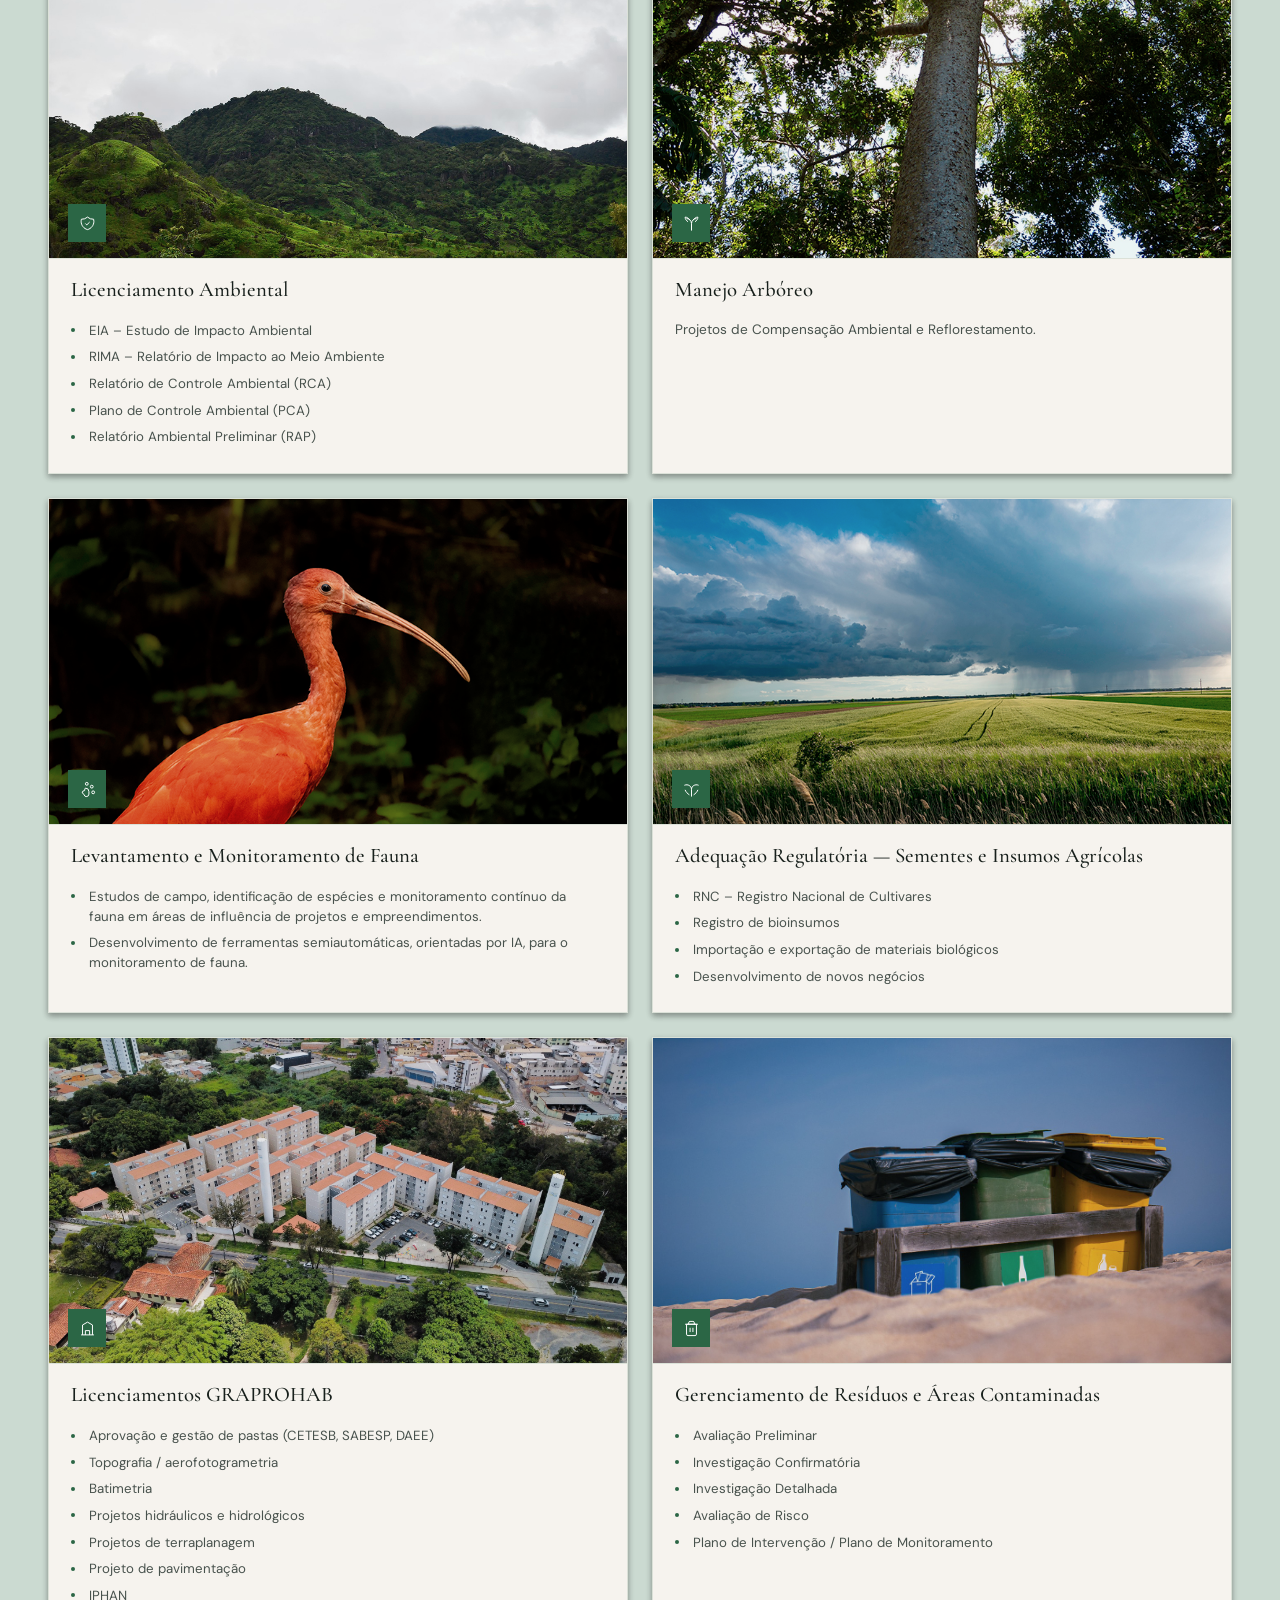
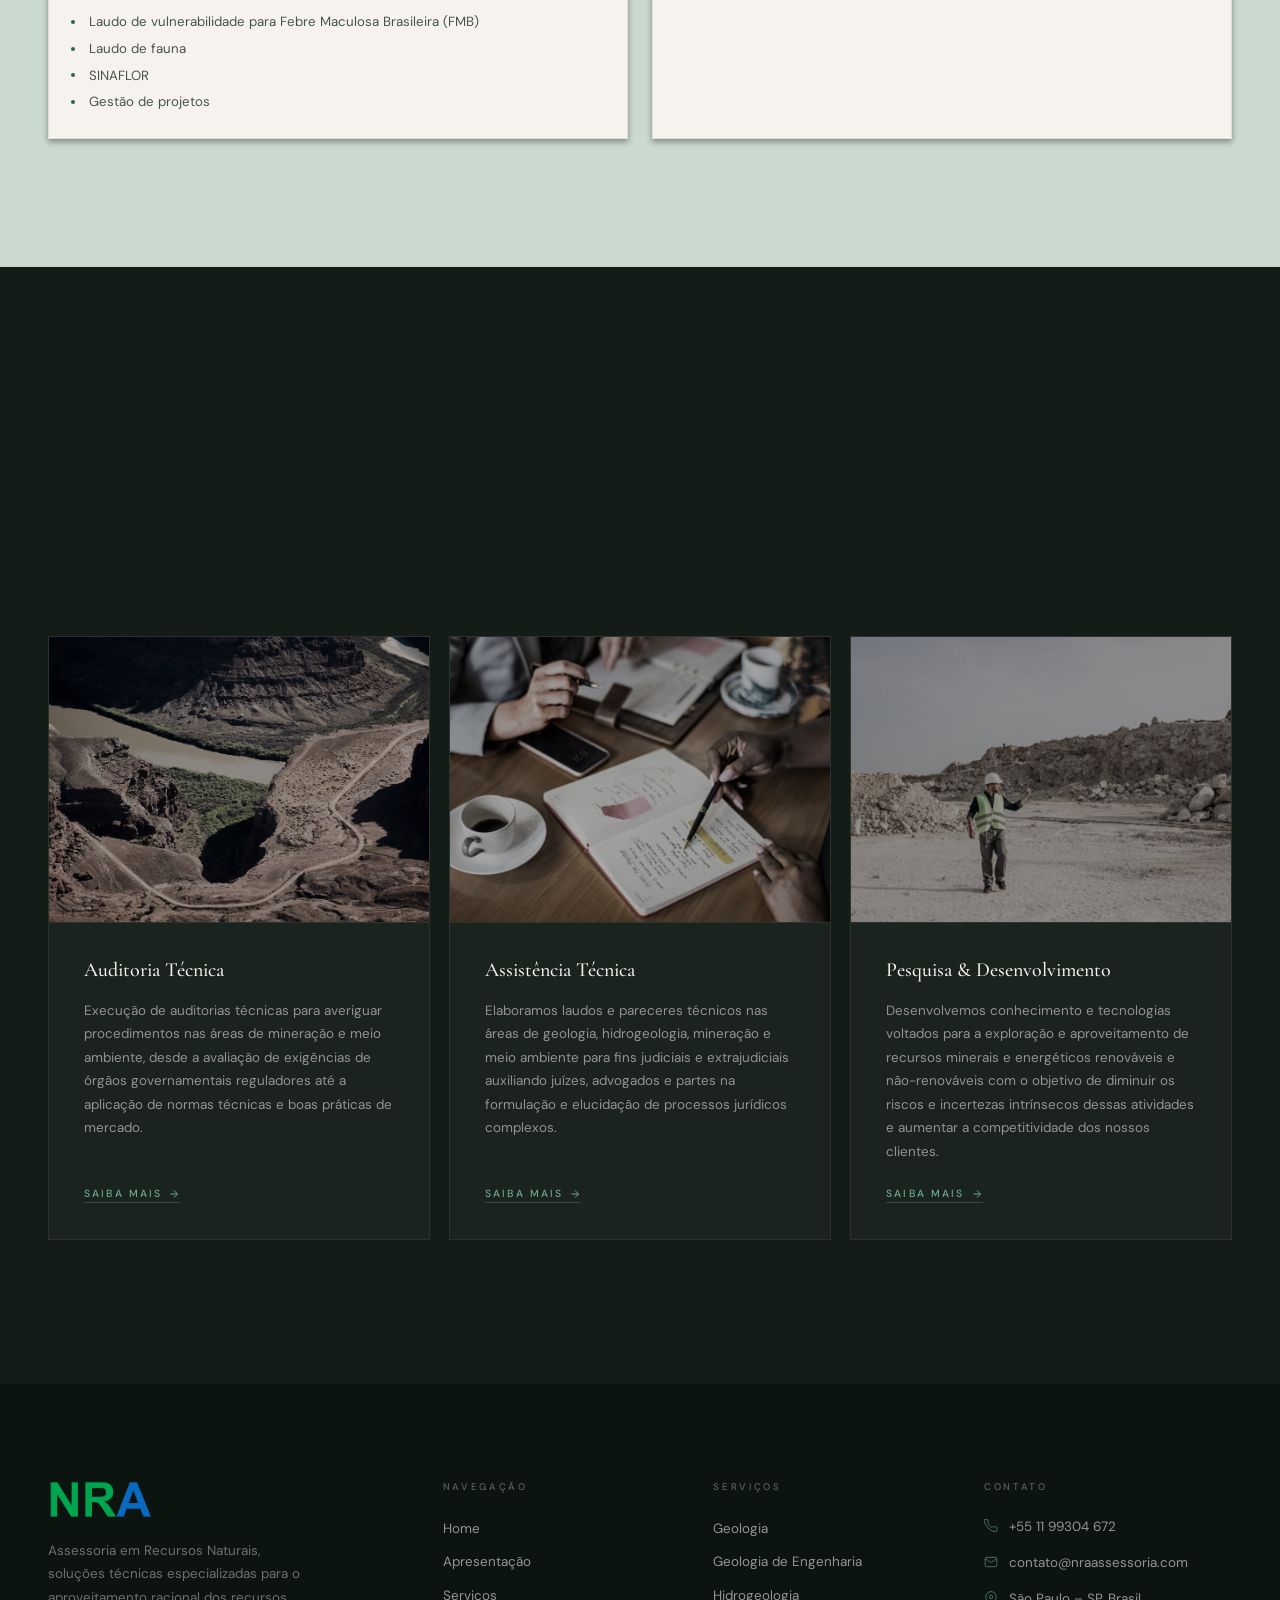
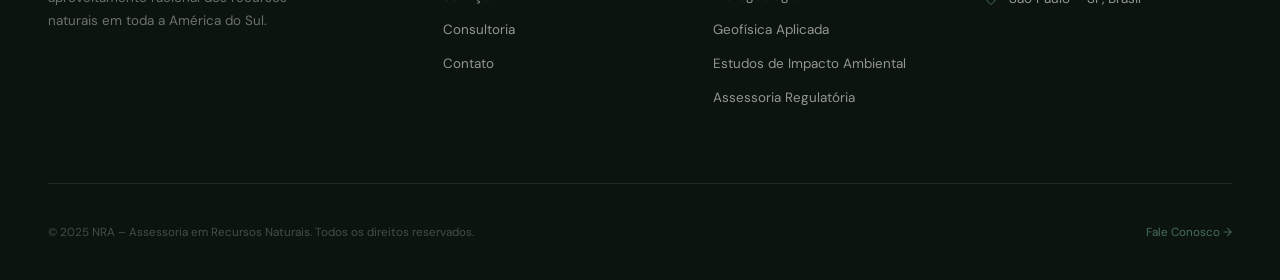
==== commit 32856395: "feat: adicionou novos servicos" ====
--- a/index.html
+++ b/index.html
@@ -15,7 +15,7 @@
   <meta property="og:url" content="https://www.nraassessoria.com.br">
   <meta property="og:type" content="website">
   <meta property="og:image" content="https://nraassessoria.com.br/assets/img/favicon.png>
-  <meta property="og:image:width" content="1200">
+  <meta property=" og:image:width" content="1200">
   <meta property="og:image:height" content="1200">
 
   <link rel="shortcut icon" type="image/x-icon" href="./assets/img/favicon.png">
@@ -77,19 +77,20 @@
 
 <body>
 
-<!-- ============ WHATSAPP FLOAT ============ -->
-<div class="whatsapp-wrap">
-  <span class="whatsapp-pulse"></span>
-  <div class="whatsapp-float" id="whatsappFloat" role="button" tabindex="0"
-       aria-label="Conversar no WhatsApp" aria-expanded="false">
-    <div class="wa-icon-wrap">
-      <svg viewBox="0 0 24 24" fill="currentColor">
-        <path d="M12.04 2C6.58 2 2.13 6.45 2.13 11.91c0 1.75.46 3.45 1.32 4.95L2.05 22l5.25-1.38c1.45.79 3.08 1.21 4.74 1.21h.005c5.46 0 9.91-4.45 9.91-9.91 0-2.65-1.03-5.14-2.9-7.01A9.82 9.82 0 0012.04 2zm0 1.67c2.2 0 4.27.86 5.82 2.42a8.21 8.21 0 012.42 5.82c0 4.55-3.7 8.25-8.25 8.25h-.005a8.24 8.24 0 01-4.19-1.15l-.3-.18-3.12.82.83-3.04-.2-.31a8.22 8.22 0 01-1.26-4.38C3.79 7.37 7.49 3.67 12.04 3.67zm-4.27 4.5c-.16 0-.42.06-.64.31-.22.25-.85.83-.85 2.02 0 1.19.87 2.34.99 2.5.12.16 1.71 2.71 4.21 3.7 2.08.83 2.5.66 2.95.62.45-.04 1.46-.6 1.66-1.18.21-.58.21-1.07.15-1.18-.07-.1-.23-.16-.48-.28-.25-.13-1.46-.72-1.69-.8-.23-.08-.39-.13-.56.12-.16.25-.64.8-.78.97-.15.16-.29.18-.54.06-.25-.13-1.05-.39-2-1.23-.74-.66-1.24-1.47-1.39-1.72-.14-.25-.02-.39.11-.51.11-.11.25-.29.37-.43.12-.15.16-.25.24-.41.08-.16.04-.31-.02-.43-.06-.13-.56-1.36-.78-1.86-.2-.49-.41-.42-.56-.43-.14-.01-.31-.01-.47-.01z"/>
-      </svg>
-    </div>
-    <span class="wa-label">Fale Conosco</span>
+  <!-- ============ WHATSAPP FLOAT ============ -->
+  <div class="whatsapp-wrap">
+    <span class="whatsapp-pulse"></span>
+    <div class="whatsapp-float" id="whatsappFloat" role="button" tabindex="0" aria-label="Conversar no WhatsApp"
+      aria-expanded="false">
+      <div class="wa-icon-wrap">
+        <svg viewBox="0 0 24 24" fill="currentColor">
+          <path
+            d="M12.04 2C6.58 2 2.13 6.45 2.13 11.91c0 1.75.46 3.45 1.32 4.95L2.05 22l5.25-1.38c1.45.79 3.08 1.21 4.74 1.21h.005c5.46 0 9.91-4.45 9.91-9.91 0-2.65-1.03-5.14-2.9-7.01A9.82 9.82 0 0012.04 2zm0 1.67c2.2 0 4.27.86 5.82 2.42a8.21 8.21 0 012.42 5.82c0 4.55-3.7 8.25-8.25 8.25h-.005a8.24 8.24 0 01-4.19-1.15l-.3-.18-3.12.82.83-3.04-.2-.31a8.22 8.22 0 01-1.26-4.38C3.79 7.37 7.49 3.67 12.04 3.67zm-4.27 4.5c-.16 0-.42.06-.64.31-.22.25-.85.83-.85 2.02 0 1.19.87 2.34.99 2.5.12.16 1.71 2.71 4.21 3.7 2.08.83 2.5.66 2.95.62.45-.04 1.46-.6 1.66-1.18.21-.58.21-1.07.15-1.18-.07-.1-.23-.16-.48-.28-.25-.13-1.46-.72-1.69-.8-.23-.08-.39-.13-.56.12-.16.25-.64.8-.78.97-.15.16-.29.18-.54.06-.25-.13-1.05-.39-2-1.23-.74-.66-1.24-1.47-1.39-1.72-.14-.25-.02-.39.11-.51.11-.11.25-.29.37-.43.12-.15.16-.25.24-.41.08-.16.04-.31-.02-.43-.06-.13-.56-1.36-.78-1.86-.2-.49-.41-.42-.56-.43-.14-.01-.31-.01-.47-.01z" />
+        </svg>
+      </div>
+      <span class="wa-label">Fale Conosco</span>
+    </div>
   </div>
-</div>
 
   <!-- ============ LOADER ============ -->
   <div id="loader">
@@ -204,9 +205,9 @@
         <a href="contato.html" class="btn-outline">Fale Conosco</a>
       </div>
       <div class="scroll-cue">
-      <span>Scroll</span>
-      <div class="scroll-line"></div>
-    </div>
+        <span>Scroll</span>
+        <div class="scroll-line"></div>
+      </div>
     </div>
   </section>
 
@@ -221,13 +222,23 @@
         </h2>
         <div class="divider"></div>
         <p>
-          A NRA reúne profissionais altamente qualificados, com sólida formação científica e vasta experiência em campo. Atuamos em toda a América do Sul com projetos nas áreas de geologia, hidrogeologia, geofísica, engenharia de minas, biologia e agronomia.
+          A NRA reúne profissionais altamente qualificados, com sólida formação científica e vasta experiência em campo.
+          Atuamos em toda a América do Sul com projetos nas áreas de geologia, hidrogeologia, geofísica, engenharia de
+          minas, biologia e agronomia.
         </p><br>
         <p>
-          No atual cenário, o sucesso de projetos complexos em mineração, infraestrutura e agricultura exige mais do que a simples aplicação de receitas prontas. É necessário um olhar crítico e a coragem técnica de ir além das convenções de mercado.
+          No atual cenário, o sucesso de projetos complexos em mineração, infraestrutura e agricultura exige mais do que
+          a simples aplicação de receitas prontas. É necessário um olhar crítico e a coragem técnica de ir além das
+          convenções de mercado.
         </p><br>
-        <p>Nos posicionamos como um parceiro estratégico adaptado a quebra de paradigmas. O que nos diferencia é a capacidade analítica de revisar, refinar e corrigir modelos conceituais vigentes, transformando incertezas teóricas em seguranças técnicas aplicadas à realidade do seu projeto. Nossa abordagem é baseada em evidências empíricas, combinando estratégias para entregar diagnósticos precisos e soluções sob medida onde o conhecimento convencional não é suficiente.</p><br>
-        <p>Para otimizar os resultados, unimos o embasamento acadêmico a tecnologias de ponta, como Inteligência Artificial e Machine Learning, gerando valor para a pesquisa mineral, mineração, estudos ambientais e desenvolvimento agrícola.</p><br>
+        <p>Nos posicionamos como um parceiro estratégico adaptado a quebra de paradigmas. O que nos diferencia é a
+          capacidade analítica de revisar, refinar e corrigir modelos conceituais vigentes, transformando incertezas
+          teóricas em seguranças técnicas aplicadas à realidade do seu projeto. Nossa abordagem é baseada em evidências
+          empíricas, combinando estratégias para entregar diagnósticos precisos e soluções sob medida onde o
+          conhecimento convencional não é suficiente.</p><br>
+        <p>Para otimizar os resultados, unimos o embasamento acadêmico a tecnologias de ponta, como Inteligência
+          Artificial e Machine Learning, gerando valor para a pesquisa mineral, mineração, estudos ambientais e
+          desenvolvimento agrícola.</p><br>
         <p>Além das teorias. Além do convencional. Soluções baseadas em evidências.</p>
       </div>
 
@@ -292,7 +303,9 @@
           </div>
         </div>
         <div class="apres-text reveal" style="transition-delay:0.2s">
-          <p>A NRA reúne profissionais altamente qualificados, dotados de formação científica e vasta experiência em campo, atuando em toda a América do Sul nas áreas de geologia, hidrogeologia, geofísica, além de adequações regulatória para normas agrícolas e ambientais.
+          <p>A NRA reúne profissionais altamente qualificados, dotados de formação científica e vasta experiência em
+            campo, atuando em toda a América do Sul nas áreas de geologia, hidrogeologia, geofísica, além de adequações
+            regulatória para normas agrícolas e ambientais.
           </p>
           <p>Aplicamos conhecimento científico e metodologia precisa no desenvolvimento de estudos e soluções para o
             aproveitamento dos recursos naturais com rigor técnico, ética e comprometimento em cada projeto.</p>
@@ -332,7 +345,8 @@
         <div class="serv-card">
           <div class="serv-img">
             <span class="serv-num">02</span>
-            <img src="./assets/img/imagens-finais-serviço/geologiadeengenharia-carlos.jpg" alt="Geologia de Engenharia" loading="lazy">
+            <img src="./assets/img/imagens-finais-serviço/geologiadeengenharia-carlos.jpg" alt="Geologia de Engenharia"
+              loading="lazy">
           </div>
           <div class="serv-body">
             <h3>Geologia de Engenharia</h3>
@@ -369,100 +383,171 @@
           </div>
           <div class="serv-body">
             <h3>Geofísica Aplicada</h3>
-            <p>Enquanto a Geologia foca na observação direta, a Geofísica investiga a estrutura e a composição do interior da Terra por métodos indiretos. A NRA planeja, gerencia e executa levantamentos geofísicos sob medida para prospecção mineral, águas subterrâneas, monitoramento ambiental e engenharia civil.</p>
-          </div>
-        </div>
-
-        <!-- 05 Licenciamento Ambiental -->
-        <div class="serv-card">
-          <div class="serv-img">
-            <span class="serv-num">05</span>
-            <img src="./assets/img/imagens-finais-serviço/licenciamento-ambiental.jpg" alt="Licenciamento Ambiental" loading="lazy">
-            <div class="serv-icon">
-              <svg viewBox="0 0 24 24" fill="none" stroke="currentColor" stroke-width="1.4">
-                <path
-                  d="M9 12l2 2 4-4m5.618-4.016A11.955 11.955 0 0112 2.944a11.955 11.955 0 01-8.618 3.04A12.02 12.02 0 003 9c0 5.591 3.824 10.29 9 11.622 5.176-1.332 9-6.03 9-11.622 0-1.042-.133-2.052-.382-3.016z" />
-              </svg>
-            </div>
-          </div>
-          <div class="serv-body">
-            <h3>Licenciamento Ambiental</h3>
-            <ul class="serv-list">
-              <li>EIA – Estudo de Impacto Ambiental</li>
-              <li>RIMA – Relatório de Impacto ao Meio Ambiente</li>
-              <li>Relatório de Controle Ambiental (RCA)</li>
-              <li>Plano de Controle Ambiental (PCA)</li>
-              <li>Relatório Ambiental Preliminar (RAP)</li>
-            </ul>
-          </div>
-        </div>
-
-        <!-- 06 Manejo Arbóreo -->
-        <div class="serv-card">
-          <div class="serv-img">
-            <span class="serv-num">06</span>
-            <img src="./assets/img/imagens-finais-serviço/manejo-arbóreo.jpg" alt="Manejo Arbóreo" loading="lazy">
-            <div class="serv-icon">
-              <svg viewBox="0 0 24 24" fill="none" stroke="currentColor" stroke-width="1.4">
-                <path
-                  d="M12 22V12M7 9.5C4.5 8 3 5.5 3 3c2.5 0 5 1.5 6.5 4M17 9.5C19.5 8 21 5.5 21 3c-2.5 0-5 1.5-6.5 4M12 12c0-4 3.5-7 7-7M12 12C12 8 8.5 5 5 5" />
-              </svg>
-            </div>
-          </div>
-          <div class="serv-body">
-            <h3>Manejo Arbóreo</h3>
-            <p>Projetos de Compensação Ambiental e Reflorestamento.</p>
-          </div>
-        </div>
-
-        <!-- 07 Fauna -->
-        <div class="serv-card">
-          <div class="serv-img">
-            <span class="serv-num">07</span>
-            <img src="./assets/img/imagens-finais-serviço/estudos-fauna.jpg" alt="Monitoramento de Fauna" loading="lazy">
-            <div class="serv-icon">
-              <svg viewBox="0 0 24 24" fill="none" stroke="currentColor" stroke-width="1.4">
-                <circle cx="11" cy="4" r="2" />
-                <circle cx="18" cy="8" r="2" />
-                <circle cx="20" cy="16" r="2" />
-                <path
-                  d="M9 10a5 5 0 015 5v3.5a3.5 3.5 0 01-6.84 1.045Q6.52 17.48 4.46 16.84A3.5 3.5 0 018 13.5V13a5 5 0 011-3" />
-              </svg>
-            </div>
-          </div>
-          <div class="serv-body">
-            <h3>Levantamento e Monitoramento de Fauna</h3>
-            <ul class="serv-list">
-              <li>Estudos de campo, identificação de espécies e monitoramento contínuo da fauna em áreas de influência de
-              projetos e empreendimentos.</li>
-              <li>Desenvolvimento de ferramentas semiautomáticas, orientadas por IA, para o monitoramento de fauna.</li>
-            </ul>
-          </div>
-        </div>
-
-        <!-- 08 Sementes e Insumos -->
-        <div class="serv-card">
-          <div class="serv-img">
-            <span class="serv-num">08</span>
-            <img src="./assets/img/imagens-finais-serviço/agricultura.jpg" alt="Adequação Regulatória Agrícola" loading="lazy">
-            <div class="serv-icon">
-              <svg viewBox="0 0 24 24" fill="none" stroke="currentColor" stroke-width="1.4">
-                <path
-                  d="M12 22V12M12 12C12 7 7 4 2 6M12 12C12 7 17 4 22 6M9 19.5C6.5 18 4 15.5 3 12.5M15 19.5c2.5-1.5 5-4 6-7" />
-              </svg>
-            </div>
-          </div>
-          <div class="serv-body">
-            <h3>Adequação Regulatória — Sementes e Insumos Agrícolas</h3>
-            <ul class="serv-list">
-              <li>RNC – Registro Nacional de Cultivares</li>
-              <li>Registro de bioinsumos</li>
-              <li> Importação e exportação de materiais biológicos</li>
-              <li>Desenvolvimento de novos negócios</li>
-            </ul>
-          </div>
-        </div>
-
+            <p>Enquanto a Geologia foca na observação direta, a Geofísica investiga a estrutura e a composição do
+              interior da Terra por métodos indiretos. A NRA planeja, gerencia e executa levantamentos geofísicos sob
+              medida para prospecção mineral, águas subterrâneas, monitoramento ambiental e engenharia civil.</p>
+          </div>
+        </div>
+
+      </div>
+    </div>
+
+    <!-- ─── Grupo 2: Regulatório / Ambiental — fundo diferenciado ─── -->
+    <div class="serv-secondary">
+      <div class="serv-inner">
+        <div class="serv-grid">
+
+          <!-- 05 Licenciamento Ambiental -->
+          <div class="serv-card">
+            <div class="serv-img">
+              <span class="serv-num">05</span>
+              <img src="./assets/img/imagens-finais-serviço/licenciamento-ambiental.jpg" alt="Licenciamento Ambiental"
+                loading="lazy">
+              <div class="serv-icon">
+                <svg viewBox="0 0 24 24" fill="none" stroke="currentColor" stroke-width="1.4">
+                  <path
+                    d="M9 12l2 2 4-4m5.618-4.016A11.955 11.955 0 0112 2.944a11.955 11.955 0 01-8.618 3.04A12.02 12.02 0 003 9c0 5.591 3.824 10.29 9 11.622 5.176-1.332 9-6.03 9-11.622 0-1.042-.133-2.052-.382-3.016z" />
+                </svg>
+              </div>
+            </div>
+            <div class="serv-body">
+              <h3>Licenciamento Ambiental</h3>
+              <ul class="serv-list">
+                <li>EIA – Estudo de Impacto Ambiental</li>
+                <li>RIMA – Relatório de Impacto ao Meio Ambiente</li>
+                <li>Relatório de Controle Ambiental (RCA)</li>
+                <li>Plano de Controle Ambiental (PCA)</li>
+                <li>Relatório Ambiental Preliminar (RAP)</li>
+              </ul>
+            </div>
+          </div>
+
+          <!-- 06 Manejo Arbóreo -->
+          <div class="serv-card">
+            <div class="serv-img">
+              <span class="serv-num">06</span>
+              <img src="./assets/img/imagens-finais-serviço/manejo-arbóreo.jpg" alt="Manejo Arbóreo" loading="lazy">
+              <div class="serv-icon">
+                <svg viewBox="0 0 24 24" fill="none" stroke="currentColor" stroke-width="1.4">
+                  <path
+                    d="M12 22V12M7 9.5C4.5 8 3 5.5 3 3c2.5 0 5 1.5 6.5 4M17 9.5C19.5 8 21 5.5 21 3c-2.5 0-5 1.5-6.5 4M12 12c0-4 3.5-7 7-7M12 12C12 8 8.5 5 5 5" />
+                </svg>
+              </div>
+            </div>
+            <div class="serv-body">
+              <h3>Manejo Arbóreo</h3>
+              <p>Projetos de Compensação Ambiental e Reflorestamento.</p>
+            </div>
+          </div>
+
+          <!-- 07 Fauna -->
+          <div class="serv-card">
+            <div class="serv-img">
+              <span class="serv-num">07</span>
+              <img src="./assets/img/imagens-finais-serviço/estudos-fauna.jpg" alt="Monitoramento de Fauna"
+                loading="lazy">
+              <div class="serv-icon">
+                <svg viewBox="0 0 24 24" fill="none" stroke="currentColor" stroke-width="1.4">
+                  <circle cx="11" cy="4" r="2" />
+                  <circle cx="18" cy="8" r="2" />
+                  <circle cx="20" cy="16" r="2" />
+                  <path
+                    d="M9 10a5 5 0 015 5v3.5a3.5 3.5 0 01-6.84 1.045Q6.52 17.48 4.46 16.84A3.5 3.5 0 018 13.5V13a5 5 0 011-3" />
+                </svg>
+              </div>
+            </div>
+            <div class="serv-body">
+              <h3>Levantamento e Monitoramento de Fauna</h3>
+              <ul class="serv-list">
+                <li>Estudos de campo, identificação de espécies e monitoramento contínuo da fauna em áreas de influência
+                  de
+                  projetos e empreendimentos.</li>
+                <li>Desenvolvimento de ferramentas semiautomáticas, orientadas por IA, para o monitoramento de fauna.
+                </li>
+              </ul>
+            </div>
+          </div>
+
+          <!-- 08 Sementes e Insumos -->
+          <div class="serv-card">
+            <div class="serv-img">
+              <span class="serv-num">08</span>
+              <img src="./assets/img/imagens-finais-serviço/agricultura.jpg" alt="Adequação Regulatória Agrícola"
+                loading="lazy">
+              <div class="serv-icon">
+                <svg viewBox="0 0 24 24" fill="none" stroke="currentColor" stroke-width="1.4">
+                  <path
+                    d="M12 22V12M12 12C12 7 7 4 2 6M12 12C12 7 17 4 22 6M9 19.5C6.5 18 4 15.5 3 12.5M15 19.5c2.5-1.5 5-4 6-7" />
+                </svg>
+              </div>
+            </div>
+            <div class="serv-body">
+              <h3>Adequação Regulatória — Sementes e Insumos Agrícolas</h3>
+              <ul class="serv-list">
+                <li>RNC – Registro Nacional de Cultivares</li>
+                <li>Registro de bioinsumos</li>
+                <li>Importação e exportação de materiais biológicos</li>
+                <li>Desenvolvimento de novos negócios</li>
+              </ul>
+            </div>
+          </div>
+
+          <!-- 09 Licenciamentos GRAPROHAB -->
+          <div class="serv-card">
+            <div class="serv-img">
+              <span class="serv-num">09</span>
+              <img src="./assets/img/graphohab.jpg" alt="Licenciamentos GRAPROHAB"
+                loading="lazy">
+              <div class="serv-icon">
+                <svg viewBox="0 0 24 24" fill="none" stroke="currentColor" stroke-width="1.4">
+                  <path d="M3 21h18M5 21V7l7-4 7 4v14M9 21v-6h6v6M9 11h.01M15 11h.01M9 7h.01M15 7h.01" />
+                </svg>
+              </div>
+            </div>
+            <div class="serv-body">
+              <h3>Licenciamentos GRAPROHAB</h3>
+              <ul class="serv-list">
+                <li>Aprovação e gestão de pastas (CETESB, SABESP, DAEE)</li>
+                <li>Topografia / aerofotogrametria</li>
+                <li>Batimetria</li>
+                <li>Projetos hidráulicos e hidrológicos</li>
+                <li>Projetos de terraplanagem</li>
+                <li>Projeto de pavimentação</li>
+                <li>IPHAN</li>
+                <li>Laudo de vulnerabilidade para Febre Maculosa Brasileira (FMB)</li>
+                <li>Laudo de fauna</li>
+                <li>SINAFLOR</li>
+                <li>Gestão de projetos</li>
+              </ul>
+            </div>
+          </div>
+
+          <!-- 10 Gerenciamento de Resíduos e Áreas Contaminadas -->
+          <div class="serv-card">
+            <div class="serv-img">
+              <span class="serv-num">10</span>
+              <img src="./assets/img/areas-contaminadas.jpg"
+                alt="Gerenciamento de Resíduos e Áreas Contaminadas" loading="lazy">
+              <div class="serv-icon">
+                <svg viewBox="0 0 24 24" fill="none" stroke="currentColor" stroke-width="1.4">
+                  <path d="M3 6h18M8 6V4a2 2 0 012-2h4a2 2 0 012 2v2m3 0v14a2 2 0 01-2 2H7a2 2 0 01-2-2V6h14z" />
+                  <path d="M10 11v6M14 11v6" />
+                </svg>
+              </div>
+            </div>
+            <div class="serv-body">
+              <h3>Gerenciamento de Resíduos e Áreas Contaminadas</h3>
+              <ul class="serv-list">
+                <li>Avaliação Preliminar</li>
+                <li>Investigação Confirmatória</li>
+                <li>Investigação Detalhada</li>
+                <li>Avaliação de Risco</li>
+                <li>Plano de Intervenção / Plano de Monitoramento</li>
+              </ul>
+            </div>
+          </div>
+
+        </div>
       </div>
     </div>
   </section>
@@ -491,10 +576,13 @@
             <p>Execução de auditorias técnicas para averiguar procedimentos nas áreas de mineração e meio ambiente,
               desde a avaliação de exigências de órgãos governamentais reguladores até a aplicação de normas técnicas e
               boas práticas de mercado.</p>
-            <span class="consult-more">Saiba mais <svg width="12" height="12" viewBox="0 0 24 24" fill="none"
-                stroke="currentColor" stroke-width="2">
+            <!-- Auditoria Técnica -->
+            <a href="contato.html?servico=auditoria" class="consult-more">
+              Saiba mais
+              <svg width="12" height="12" viewBox="0 0 24 24" fill="none" stroke="currentColor" stroke-width="2">
                 <path d="M5 12h14M12 5l7 7-7 7" />
-              </svg></span>
+              </svg>
+            </a>
           </div>
         </div>
 
@@ -508,10 +596,13 @@
             <p>Elaboramos laudos e pareceres técnicos nas áreas de geologia, hidrogeologia, mineração e meio ambiente
               para fins judiciais e extrajudiciais auxiliando juízes, advogados e partes na formulação e elucidação de
               processos jurídicos complexos.</p>
-            <span class="consult-more">Saiba mais <svg width="12" height="12" viewBox="0 0 24 24" fill="none"
-                stroke="currentColor" stroke-width="2">
+            <!-- Assistência Técnica -->
+            <a href="contato.html?servico=assistencia" class="consult-more">
+              Saiba mais
+              <svg width="12" height="12" viewBox="0 0 24 24" fill="none" stroke="currentColor" stroke-width="2">
                 <path d="M5 12h14M12 5l7 7-7 7" />
-              </svg></span>
+              </svg>
+            </a>
           </div>
         </div>
 
@@ -525,10 +616,13 @@
             <p>Desenvolvemos conhecimento e tecnologias voltados para a exploração e aproveitamento de recursos minerais
               e energéticos renováveis e não-renováveis com o objetivo de diminuir os riscos e incertezas intrínsecos
               dessas atividades e aumentar a competitividade dos nossos clientes.</p>
-            <span class="consult-more">Saiba mais <svg width="12" height="12" viewBox="0 0 24 24" fill="none"
-                stroke="currentColor" stroke-width="2">
+            <!-- Pesquisa & Desenvolvimento -->
+            <a href="contato.html?servico=pd" class="consult-more">
+              Saiba mais
+              <svg width="12" height="12" viewBox="0 0 24 24" fill="none" stroke="currentColor" stroke-width="2">
                 <path d="M5 12h14M12 5l7 7-7 7" />
-              </svg></span>
+              </svg>
+            </a>
           </div>
         </div>
 
